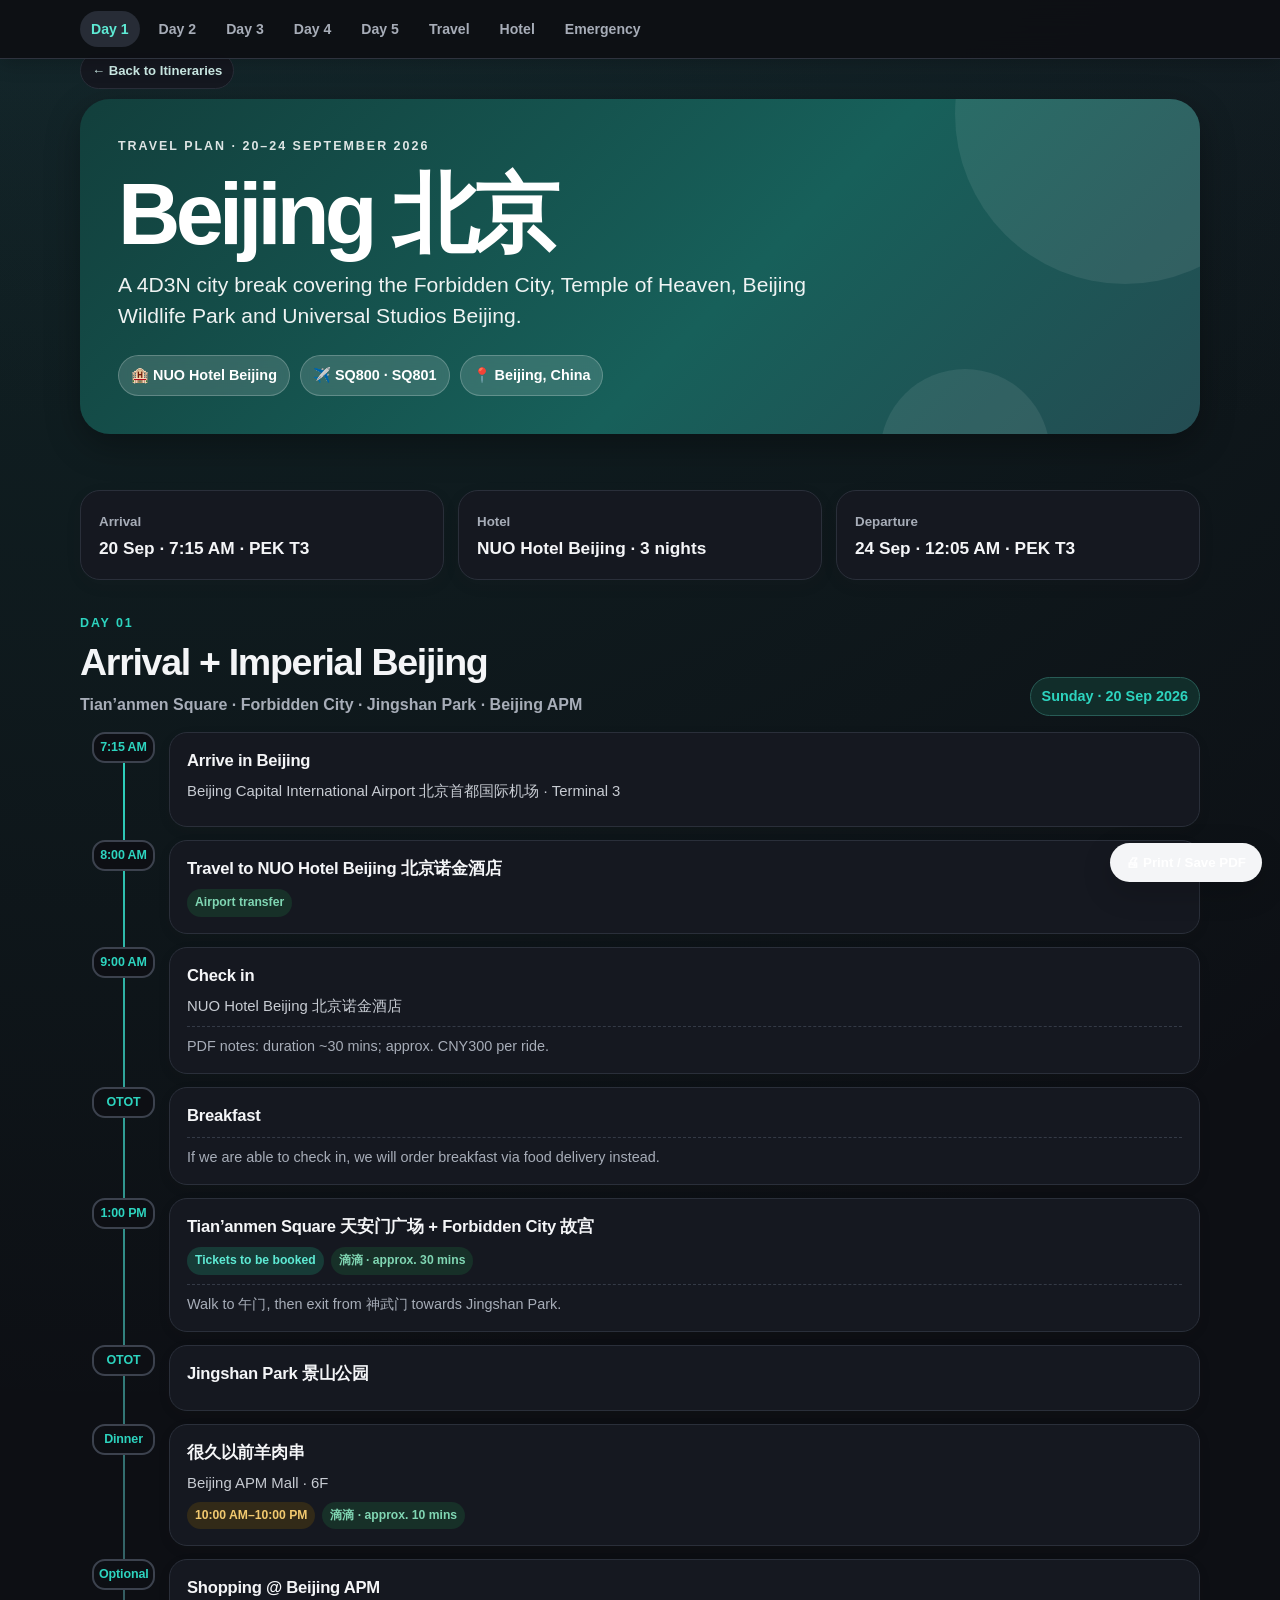
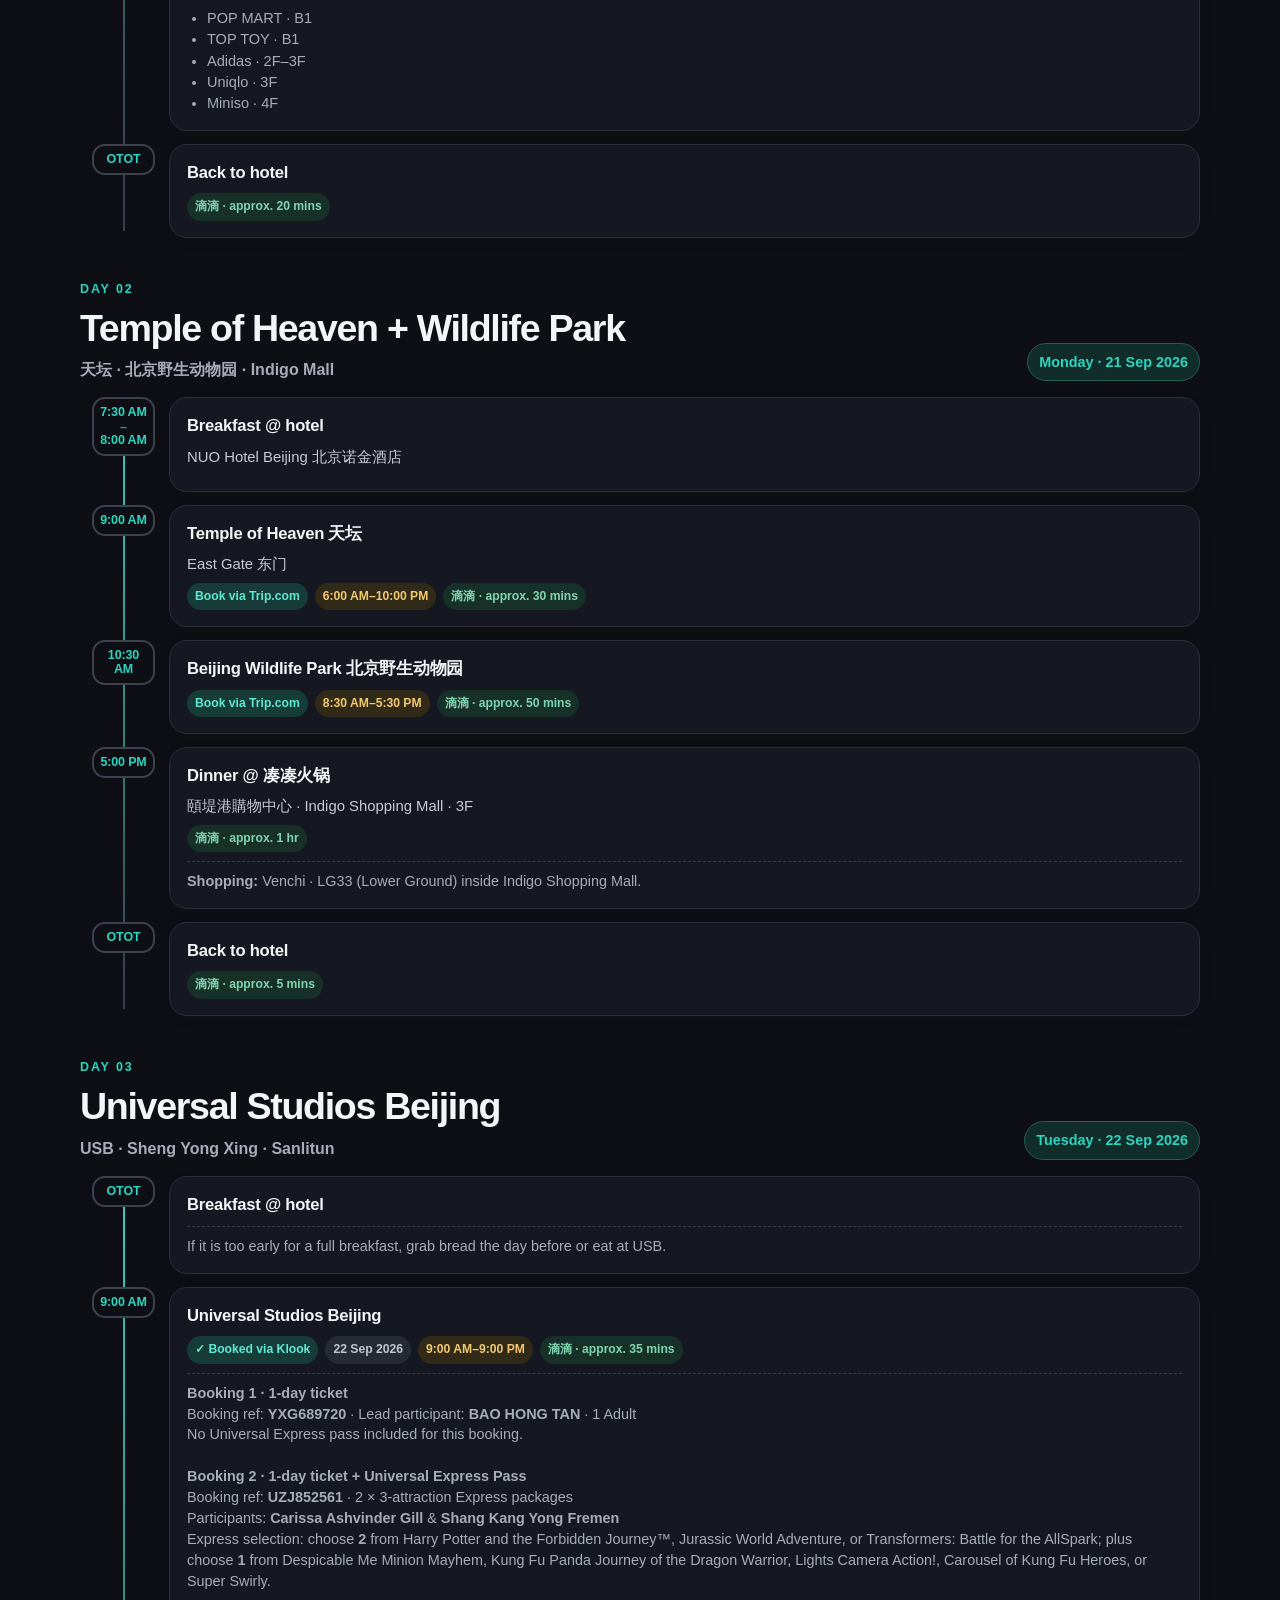
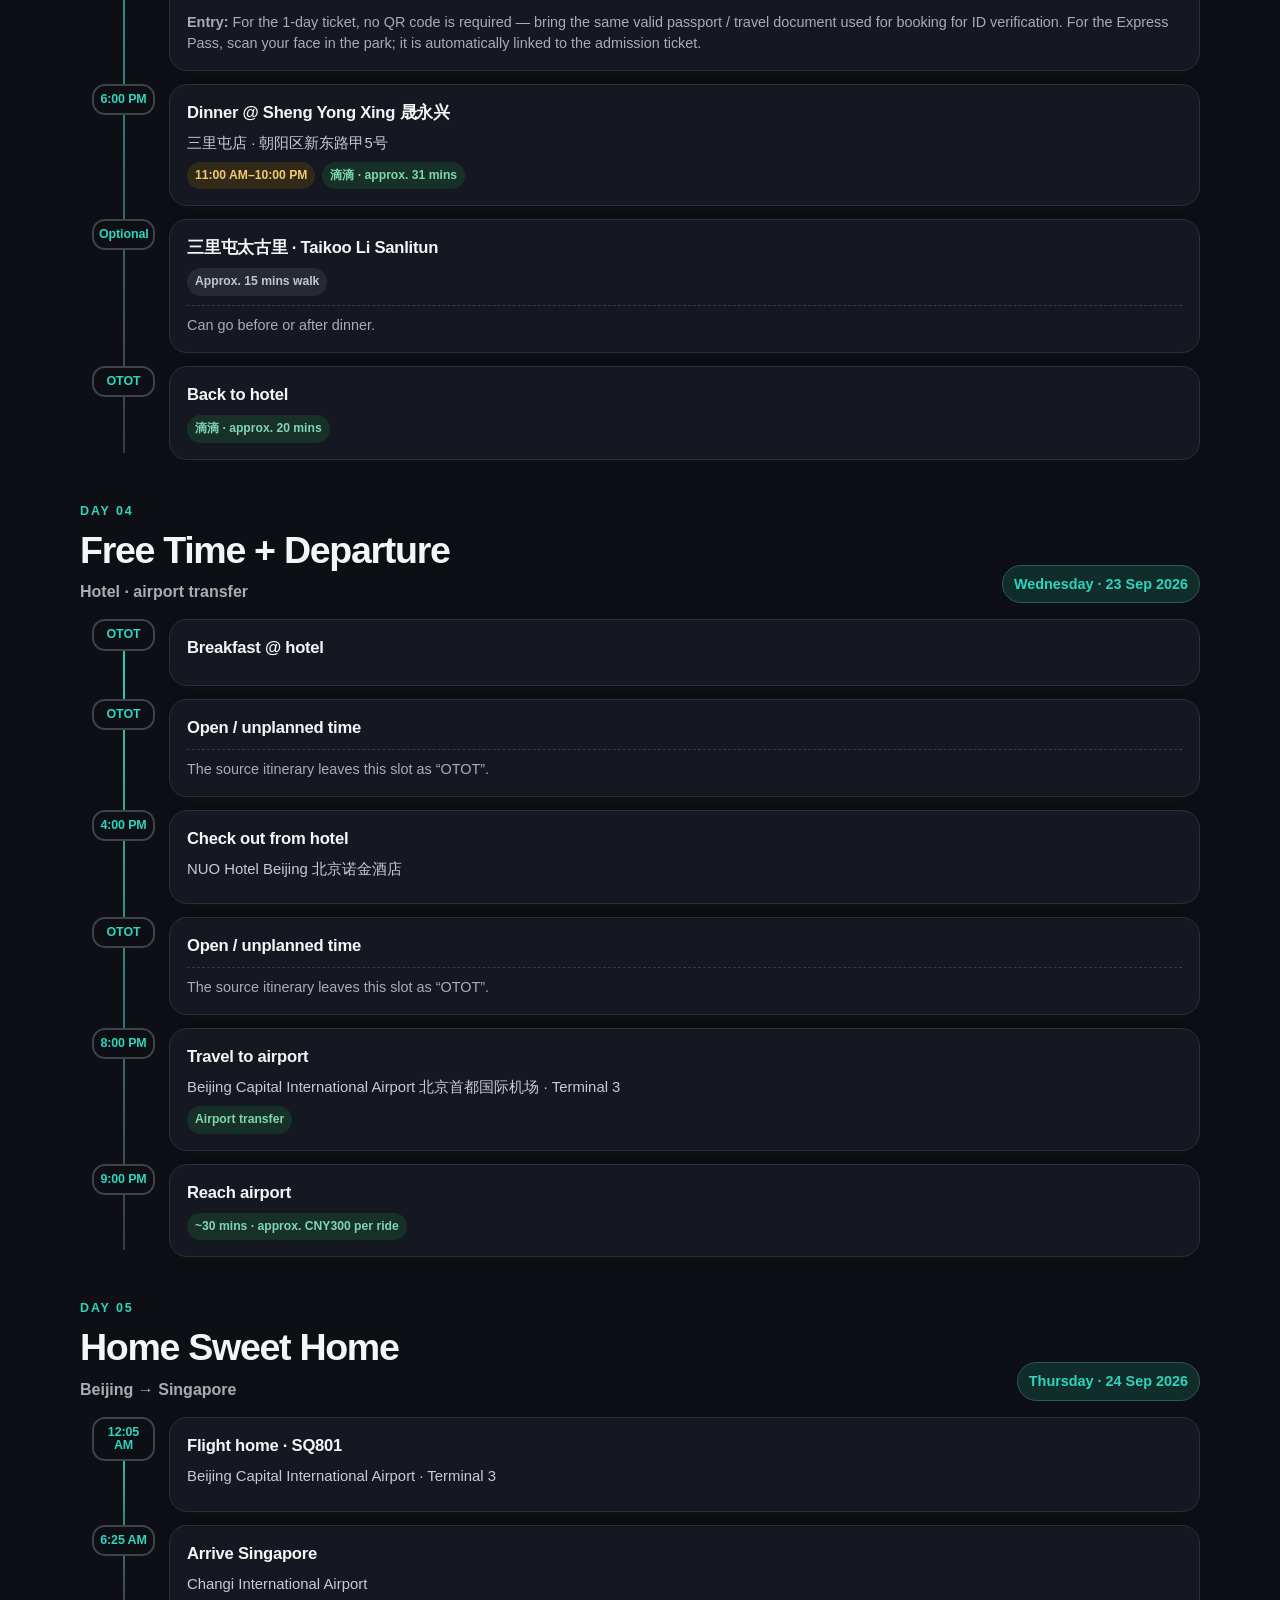
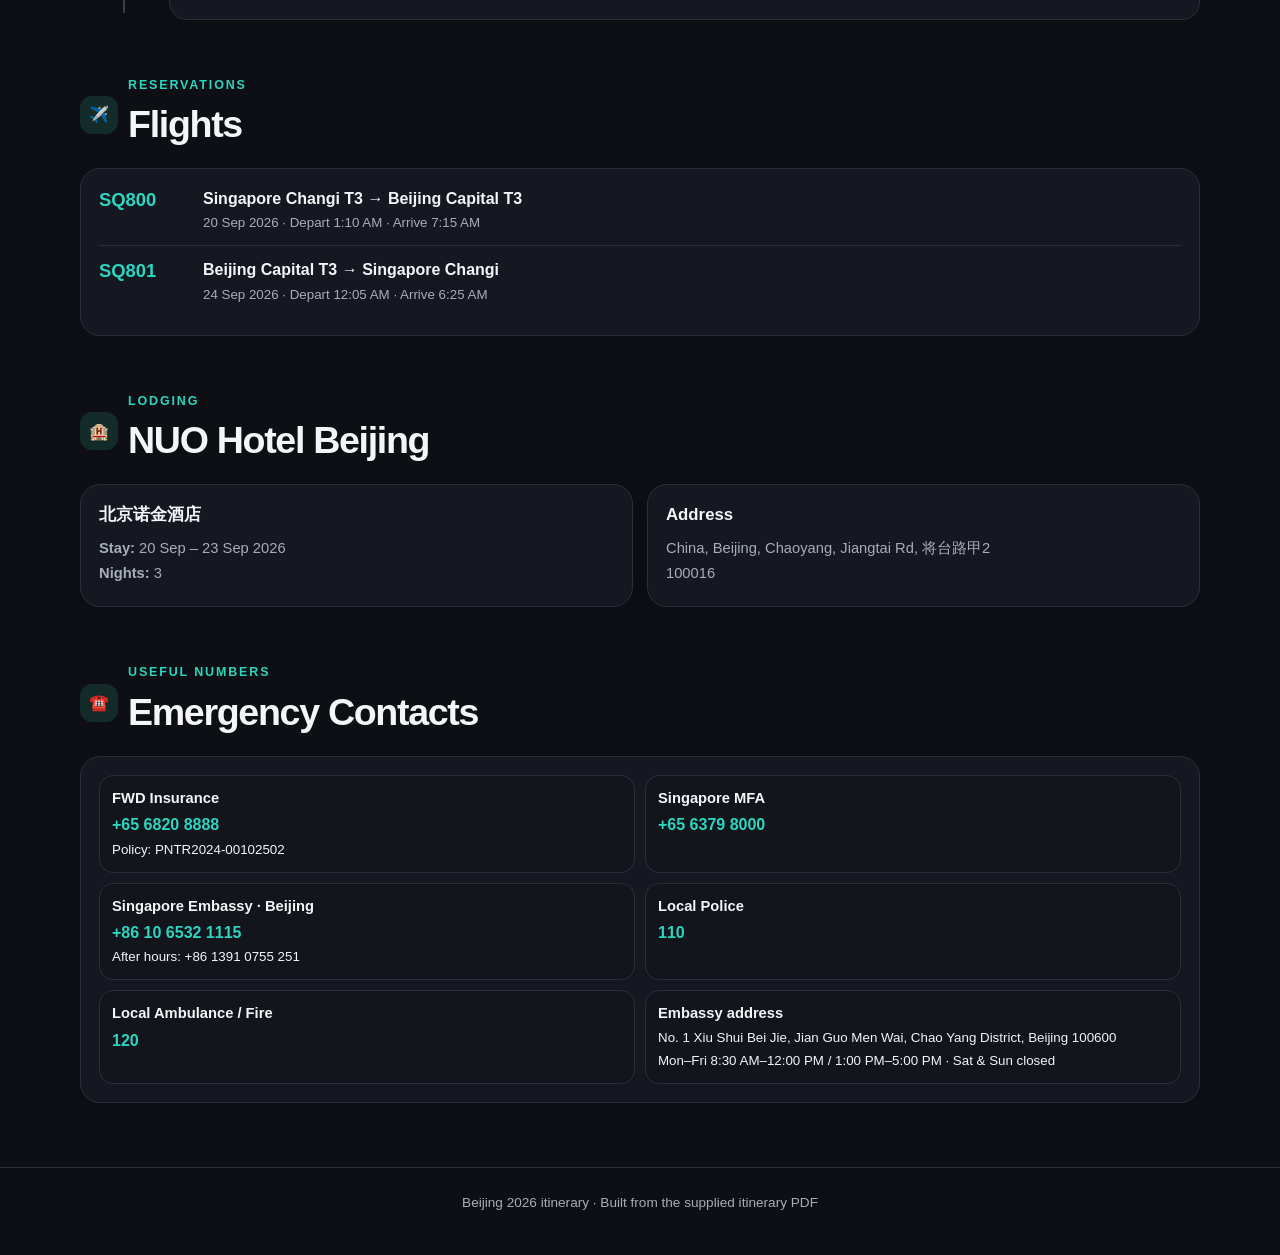
==== beijing-2026/index.html @ 4a3512dc "Fix print CSS padding" ====
<!DOCTYPE html>
<html lang="en">
<head>
  <meta charset="UTF-8" />
  <meta name="viewport" content="width=device-width, initial-scale=1.0" />
  <meta name="theme-color" content="#0d0f14" />
  <title>Beijing 2026 · 4D3N Itinerary</title>
  <style>
    :root {
      --red:#2dd4bf;
      --red2:#5eead4;
      --ink:#f4f5f7;
      --muted:#a7adb8;
      --paper:#0d0f14;
      --card:#151820;
      --line:#2a2f3a;
      --gold:#e5b864;
      --green:#6fc6a3;
      --shadow:0 12px 35px rgba(0,0,0,.32);
    }
    *{box-sizing:border-box}
    html{scroll-behavior:smooth}
    body{
      margin:0;
      color:var(--ink);
      background:
        radial-gradient(circle at 10% -10%, rgba(45,212,191,.14), transparent 30%),
        linear-gradient(180deg,#11141b 0,#0d0f14 420px,#0d0f14 100%);
      font-family: Inter, ui-sans-serif, -apple-system, BlinkMacSystemFont, "Segoe UI", "PingFang SC", "Microsoft YaHei", Arial, sans-serif;
      line-height:1.45;
    }
    a{color:inherit}
    .wrap{width:min(1120px,calc(100% - 28px));margin:auto}
    header{padding:52px 0 28px}
    .hero{
      position:relative;overflow:hidden;border-radius:30px;padding:38px;
      background:linear-gradient(135deg,#123f3c,#17605a 58%,#244c52);
      color:#fff;box-shadow:var(--shadow);
    }
    .hero:before,.hero:after{content:"";position:absolute;border-radius:999px;background:rgba(255,255,255,.08)}
    .hero:before{width:340px;height:340px;right:-95px;top:-155px}
    .hero:after{width:170px;height:170px;right:150px;bottom:-105px}
    .eyebrow{font-size:.78rem;font-weight:800;text-transform:uppercase;letter-spacing:.16em;opacity:.86}
    h1{font-size:clamp(2.35rem,7vw,5.4rem);line-height:.93;margin:.22em 0 .18em;letter-spacing:-.055em}
    .sub{font-size:clamp(1rem,2vw,1.32rem);max-width:700px;opacity:.93}
    .hero-meta{display:flex;gap:10px;flex-wrap:wrap;margin-top:24px}
    .pill{background:rgba(255,255,255,.14);border:1px solid rgba(255,255,255,.22);backdrop-filter:blur(6px);padding:9px 12px;border-radius:999px;font-size:.9rem;font-weight:700}
    nav{position:fixed;top:0;left:0;right:0;z-index:50;background:rgba(13,15,20,.94);backdrop-filter:blur(16px);border-bottom:1px solid rgba(52,58,70,.85);box-shadow:0 4px 18px rgba(0,0,0,.22)}
    .navin{display:flex;gap:8px;overflow:auto;padding:11px 0;scrollbar-width:none}
    .navin::-webkit-scrollbar{display:none}
    .navin a{text-decoration:none;white-space:nowrap;padding:8px 11px;border-radius:999px;color:var(--muted);font-size:.88rem;font-weight:750}
    .navin a:hover,.navin a.active{background:#272c36;color:#5eead4}
    main{padding:28px 0 64px}
    .summary-grid{display:grid;grid-template-columns:repeat(3,1fr);gap:14px;margin-bottom:34px}
    .summary{background:var(--card);border:1px solid var(--line);border-radius:20px;padding:18px;box-shadow:0 5px 18px rgba(70,47,30,.05)}
    .summary small{color:var(--muted);font-weight:750}.summary strong{display:block;margin-top:4px;font-size:1.08rem}
    .day{scroll-margin-top:74px;margin:28px 0 42px}
    .day-head{display:flex;align-items:flex-end;justify-content:space-between;gap:18px;margin-bottom:16px}
    .day-index{color:var(--red);font-size:.78rem;font-weight:900;letter-spacing:.15em;text-transform:uppercase}
    h2{font-size:clamp(1.55rem,4vw,2.35rem);letter-spacing:-.035em;margin:3px 0}
    .theme{color:var(--muted);font-weight:650}
    .date-chip{font-size:.9rem;font-weight:800;color:var(--red);background:#112d2a;border:1px solid #285c56;border-radius:999px;padding:8px 11px;white-space:nowrap}
    .timeline{position:relative;margin-left:12px}
    .timeline:before{content:"";position:absolute;left:31px;top:7px;bottom:7px;width:2px;background:linear-gradient(var(--red),#363c48)}
    .event{display:grid;grid-template-columns:63px 1fr;gap:14px;position:relative;margin:0 0 13px}
    .time{position:relative;z-index:2;align-self:start;background:var(--paper);border:2px solid #3c424e;color:var(--red);border-radius:13px;padding:7px 5px;text-align:center;font-size:.78rem;font-weight:900;letter-spacing:-.01em;white-space:normal;overflow:visible;line-height:1.05}
    .time .dash{display:block;opacity:.72;line-height:.8;margin:2px 0}.event-card{background:var(--card);border:1px solid var(--line);border-radius:18px;padding:16px 17px;box-shadow:0 4px 15px rgba(70,47,30,.045)}
    .event-card h3{margin:0 0 8px;font-size:1.04rem;letter-spacing:-.015em}
    .loc{color:#c7cbd2;font-size:.93rem;margin-bottom:7px}
    .meta{display:flex;gap:7px;flex-wrap:wrap}
    .tag{border-radius:999px;padding:5px 8px;font-size:.76rem;font-weight:800;background:#252a33;color:#c1c6cf}
    .tag.book{background:#173b37;color:#5eead4}
    .tag.ride{background:#173028;color:#80d6b3}
    .tag.hours{background:#322a18;color:#f2c96f}
    .note{margin-top:9px;padding-top:9px;border-top:1px dashed #343a46;color:var(--muted);font-size:.9rem}
    .shops{margin:8px 0 0;padding-left:20px;color:var(--muted);font-size:.91rem}
    .info-section{scroll-margin-top:74px;margin:56px 0 0}
    .section-title{display:flex;align-items:center;gap:10px;margin-bottom:14px}
    .section-title .icon{width:38px;height:38px;display:grid;place-items:center;border-radius:12px;background:#132b29}
    .cards{display:grid;grid-template-columns:repeat(2,1fr);gap:14px}
    .info-card{background:var(--card);border:1px solid var(--line);border-radius:20px;padding:18px;box-shadow:0 5px 18px rgba(70,47,30,.05)}
    .info-card h3{margin:0 0 10px;font-size:1.05rem}.info-card p{margin:4px 0;color:var(--muted);font-size:.92rem}
    .flight{display:grid;grid-template-columns:90px 1fr;gap:14px;padding:12px 0;border-top:1px solid var(--line)}
    .flight:first-of-type{border-top:0;padding-top:0}.flight-no{font-size:1.15rem;font-weight:900;color:var(--red)}
    .route{font-weight:800}.flight small{color:var(--muted)}
    .emergency-grid{display:grid;grid-template-columns:repeat(2,1fr);gap:10px}
    .emergency{border:1px solid var(--line);border-radius:14px;padding:12px;background:#12151c}
    .emergency strong{display:block;font-size:.92rem}.emergency span{display:block;color:var(--red);font-weight:850;margin-top:4px}
    footer{border-top:1px solid var(--line);padding:25px 0 42px;color:var(--muted);font-size:.85rem;text-align:center}
    .print-btn{position:fixed;right:18px;bottom:18px;border:0;border-radius:999px;background:var(--ink);color:white;padding:12px 16px;font-weight:800;box-shadow:0 10px 30px rgba(0,0,0,.18);cursor:pointer}
    @media(max-width:760px){
      body{padding-bottom:calc(94px + env(safe-area-inset-bottom))}
      nav{top:auto;bottom:calc(28px + env(safe-area-inset-bottom));left:10px;right:10px;border:1px solid rgba(63,70,84,.95);border-radius:18px;box-shadow:0 8px 28px rgba(0,0,0,.5);background:rgba(18,21,28,.98);overflow:hidden}
      .navin{width:100%;padding:7px 8px;gap:4px;justify-content:flex-start;overflow-x:auto;-webkit-overflow-scrolling:touch}
      .navin a{padding:8px 9px;font-size:.76rem;flex:0 0 auto;text-align:center}
      header{padding:12px 0 10px}
      .hero{padding:16px 17px;border-radius:18px}
      .hero:before{width:180px;height:180px;right:-60px;top:-90px}
      .hero:after{display:none}
      .eyebrow{font-size:.65rem;letter-spacing:.12em}
      h1{font-size:2.05rem;line-height:.95;margin:.14em 0 .12em}
      .sub{font-size:.82rem;line-height:1.32;max-width:none}
      .hero-meta{gap:5px;margin-top:10px}
      .pill{padding:5px 7px;font-size:.7rem}
      main{padding-top:8px}
      .summary-grid{grid-template-columns:repeat(3,1fr);gap:6px;margin-bottom:18px}
      .summary{border-radius:12px;padding:8px 7px;min-width:0}
      .summary small{font-size:.63rem}
      .summary strong{font-size:.7rem;line-height:1.25;margin-top:2px;overflow-wrap:anywhere}
      .cards,.emergency-grid{grid-template-columns:1fr}
      .day-head{align-items:flex-start;flex-direction:column}
      .date-chip{white-space:normal}
      .timeline{margin-left:0}.timeline:before{left:38px}
      .event{grid-template-columns:78px 1fr;gap:10px}
      .time{font-size:.71rem;padding:8px 4px;min-width:78px}
      .event-card{padding:14px}.flight{grid-template-columns:75px 1fr}.print-btn{display:none}
      .day,.info-section{scroll-margin-top:12px;scroll-margin-bottom:calc(98px + env(safe-area-inset-bottom))}
    }
    @media print{
      body{background:#fff}.wrap{width:100%}nav,.print-btn{display:none}header{padding:0 0 14px}.hero{box-shadow:none;border-radius:0}.event-card,.info-card,.summary{box-shadow:none}.day{break-inside:avoid}.info-section{break-inside:avoid}main{padding-bottom:0}
    }
    @media (max-width: 768px) {
      .mobile-nav, .day-nav, nav {bottom: calc(env(safe-area-inset-bottom, 0px) + 48px) !important;}
      body {padding-bottom: calc(env(safe-area-inset-bottom, 0px) + 150px) !important;}
    }

    .back-row{width:min(1120px,calc(100% - 28px));margin:0 auto 10px}
    .back-home{display:inline-flex;align-items:center;gap:7px;padding:8px 11px;border-radius:999px;background:#151820;border:1px solid #2a2f3a;color:#cfeee9;text-decoration:none;font-size:.82rem;font-weight:800;transition:background .18s ease,border-color .18s ease,color .18s ease,transform .18s ease}
    .back-home:hover,.back-home:focus{background:#173b37;border-color:#2f7068;color:#5eead4;transform:translateY(-1px)}
    @media(max-width:760px){.back-row{margin-bottom:8px}.back-home{padding:7px 9px;font-size:.72rem}}
    @media print{.back-row{display:none}}
  
/* PRINT-A4-DAY-PAGES */

    @page { size: A4; margin: 10mm; }
    @media print {
      html, body { background:#fff !important; color:#111 !important; }
      body { padding:0 !important; font-size:10.5pt !important; }
      nav, .print-btn, .back-row { display:none !important; }
      .wrap { width:100% !important; max-width:none !important; }
      header { padding:0 0 4mm !important; break-after:avoid-page !important; page-break-after:avoid !important; }
      .hero { background:#fff !important; color:#111 !important; box-shadow:none !important; border:1px solid #bbb !important; border-radius:8px !important; padding:5mm !important; }
      .hero:before, .hero:after { display:none !important; }
      .eyebrow, .sub, .theme, .loc, .note, .info-card p, .flight small, footer { color:#444 !important; }
      .pill, .tag, .date-chip, .summary, .event-card, .info-card, .emergency, .time { background:#fff !important; color:#111 !important; box-shadow:none !important; border-color:#bbb !important; }
      .day-index, .flight-no, .emergency span, .date-chip { color:#111 !important; }
      .timeline:before { background:#aaa !important; }
      main { padding:0 !important; }
      .summary-grid { margin:0 0 4mm !important; gap:2mm !important; }
      .summary { padding:2.5mm !important; border-radius:6px !important; }
      .summary small { color:#555 !important; }
      .summary strong { font-size:9.5pt !important; }
      .day { margin:0 !important; padding:0 !important; break-inside:avoid-page !important; page-break-inside:avoid !important; }
      #day1 { break-before:auto !important; page-break-before:auto !important; }
      #day2, #day3, #day4, #day5 { break-before:page !important; page-break-before:always !important; }
      .day-head { margin-bottom:2.5mm !important; }
      h1 { font-size:24pt !important; margin:.08em 0 !important; }
      h2 { font-size:16pt !important; margin:0 !important; }
      .theme { font-size:9pt !important; }
      .date-chip { padding:1.5mm 2mm !important; font-size:8.5pt !important; }
      .timeline { margin-left:0 !important; }
      .event { grid-template-columns:22mm 1fr !important; gap:2.5mm !important; margin-bottom:2mm !important; break-inside:avoid !important; page-break-inside:avoid !important; }
      .time { min-width:0 !important; padding:1.5mm 1mm !important; font-size:8pt !important; border-width:1px !important; border-radius:5px !important; }
      .event-card { padding:2.5mm 3mm !important; border-radius:6px !important; break-inside:avoid !important; page-break-inside:avoid !important; }
      .event-card h3 { font-size:10pt !important; margin:0 0 1mm !important; }
      .loc, .note, .tag, .shops { font-size:8.5pt !important; }
      .note { margin-top:1.5mm !important; padding-top:1.5mm !important; }
      .info-section { break-before:page !important; page-break-before:always !important; margin:0 !important; break-inside:avoid-page !important; }
      .cards, .emergency-grid { gap:3mm !important; }
      .info-card, .emergency, .flight { break-inside:avoid !important; page-break-inside:avoid !important; }
      footer { padding:4mm 0 0 !important; border-top:1px solid #bbb !important; }
      * { -webkit-print-color-adjust:economy !important; print-color-adjust:economy !important; }
    }

</style>
</head>
<body>
<header>
    <div class="back-row"><a class="back-home" href="../" aria-label="Back to main itinerary page">← Back to Itineraries</a></div>
    <div class="wrap hero">
      <div class="eyebrow">Travel Plan · 20–24 September 2026</div>
      <h1>Beijing <span class="zh-title">北京</span></h1>
      <div class="sub">A 4D3N city break covering the Forbidden City, Temple of Heaven, Beijing Wildlife Park and Universal Studios Beijing.</div>
      <div class="hero-meta"><span class="pill">🏨 NUO Hotel Beijing</span><span class="pill">✈️ SQ800 · SQ801</span><span class="pill">📍 Beijing, China</span></div>
    </div>
  </header>
  <nav><div class="wrap navin"><a href="#day1">Day 1</a><a href="#day2">Day 2</a><a href="#day3">Day 3</a><a href="#day4">Day 4</a><a href="#day5">Day 5</a><a href="#travel">Travel</a><a href="#hotel">Hotel</a><a href="#emergency">Emergency</a></div></nav>
  <main class="wrap">
    <div class="summary-grid"><div class="summary"><small>Arrival</small><strong>20 Sep · 7:15 AM · PEK T3</strong></div><div class="summary"><small>Hotel</small><strong>NUO Hotel Beijing · 3 nights</strong></div><div class="summary"><small>Departure</small><strong>24 Sep · 12:05 AM · PEK T3</strong></div></div>
    <section class="day" id="day1"><div class="day-head"><div><div class="day-index">Day 01</div><h2>Arrival + Imperial Beijing</h2><div class="theme">Tian’anmen Square · Forbidden City · Jingshan Park · Beijing APM</div></div><div class="date-chip">Sunday · 20 Sep 2026</div></div><div class="timeline">
      <article class="event"><div class="time">7:15 AM</div><div class="event-card"><h3>Arrive in Beijing</h3><div class="loc">Beijing Capital International Airport 北京首都国际机场 · Terminal 3</div></div></article>
      <article class="event"><div class="time">8:00 AM</div><div class="event-card"><h3>Travel to NUO Hotel Beijing 北京诺金酒店</h3><div class="meta"><span class="tag ride">Airport transfer</span></div></div></article>
      <article class="event"><div class="time">9:00 AM</div><div class="event-card"><h3>Check in</h3><div class="loc">NUO Hotel Beijing 北京诺金酒店</div><div class="note">PDF notes: duration ~30 mins; approx. CNY300 per ride.</div></div></article>
      <article class="event"><div class="time">OTOT</div><div class="event-card"><h3>Breakfast</h3><div class="note">If we are able to check in, we will order breakfast via food delivery instead.</div></div></article>
      <article class="event"><div class="time">1:00 PM</div><div class="event-card"><h3>Tian’anmen Square 天安门广场 + Forbidden City 故宫</h3><div class="meta"><span class="tag book">Tickets to be booked</span><span class="tag ride">滴滴 · approx. 30 mins</span></div><div class="note">Walk to 午门, then exit from 神武门 towards Jingshan Park.</div></div></article>
      <article class="event"><div class="time">OTOT</div><div class="event-card"><h3>Jingshan Park 景山公园</h3></div></article>
      <article class="event"><div class="time">Dinner</div><div class="event-card"><h3>很久以前羊肉串</h3><div class="loc">Beijing APM Mall · 6F</div><div class="meta"><span class="tag hours">10:00 AM–10:00 PM</span><span class="tag ride">滴滴 · approx. 10 mins</span></div></div></article>
      <article class="event"><div class="time">Optional</div><div class="event-card"><h3>Shopping @ Beijing APM</h3><ul class="shops"><li>POP MART · B1</li><li>TOP TOY · B1</li><li>Adidas · 2F–3F</li><li>Uniqlo · 3F</li><li>Miniso · 4F</li></ul></div></article>
      <article class="event"><div class="time">OTOT</div><div class="event-card"><h3>Back to hotel</h3><div class="meta"><span class="tag ride">滴滴 · approx. 20 mins</span></div></div></article>
    </div></section>
    <section class="day" id="day2"><div class="day-head"><div><div class="day-index">Day 02</div><h2>Temple of Heaven + Wildlife Park</h2><div class="theme">天坛 · 北京野生动物园 · Indigo Mall</div></div><div class="date-chip">Monday · 21 Sep 2026</div></div><div class="timeline">
      <article class="event"><div class="time">7:30 AM<span class="dash">–</span>8:00 AM</div><div class="event-card"><h3>Breakfast @ hotel</h3><div class="loc">NUO Hotel Beijing 北京诺金酒店</div></div></article>
      <article class="event"><div class="time">9:00 AM</div><div class="event-card"><h3>Temple of Heaven 天坛</h3><div class="loc">East Gate 东门</div><div class="meta"><span class="tag book">Book via Trip.com</span><span class="tag hours">6:00 AM–10:00 PM</span><span class="tag ride">滴滴 · approx. 30 mins</span></div></div></article>
      <article class="event"><div class="time">10:30 AM</div><div class="event-card"><h3>Beijing Wildlife Park 北京野生动物园</h3><div class="meta"><span class="tag book">Book via Trip.com</span><span class="tag hours">8:30 AM–5:30 PM</span><span class="tag ride">滴滴 · approx. 50 mins</span></div></div></article>
      <article class="event"><div class="time">5:00 PM</div><div class="event-card"><h3>Dinner @ 凑凑火锅</h3><div class="loc">頤堤港購物中心 · Indigo Shopping Mall · 3F</div><div class="meta"><span class="tag ride">滴滴 · approx. 1 hr</span></div><div class="note"><strong>Shopping:</strong> Venchi · LG33 (Lower Ground) inside Indigo Shopping Mall.</div></div></article>
      <article class="event"><div class="time">OTOT</div><div class="event-card"><h3>Back to hotel</h3><div class="meta"><span class="tag ride">滴滴 · approx. 5 mins</span></div></div></article>
    </div></section>
    <section class="day" id="day3"><div class="day-head"><div><div class="day-index">Day 03</div><h2>Universal Studios Beijing</h2><div class="theme">USB · Sheng Yong Xing · Sanlitun</div></div><div class="date-chip">Tuesday · 22 Sep 2026</div></div><div class="timeline">
      <article class="event"><div class="time">OTOT</div><div class="event-card"><h3>Breakfast @ hotel</h3><div class="note">If it is too early for a full breakfast, grab bread the day before or eat at USB.</div></div></article>
      <article class="event"><div class="time">9:00 AM</div><div class="event-card"><h3>Universal Studios Beijing</h3><div class="meta"><span class="tag book">✓ Booked via Klook</span><span class="tag">22 Sep 2026</span><span class="tag hours">9:00 AM–9:00 PM</span><span class="tag ride">滴滴 · approx. 35 mins</span></div><div class="note"><strong>Booking 1 · 1-day ticket</strong><br>Booking ref: <strong>YXG689720</strong> · Lead participant: <strong>BAO HONG TAN</strong> · 1 Adult<br>No Universal Express pass included for this booking.<br><br><strong>Booking 2 · 1-day ticket + Universal Express Pass</strong><br>Booking ref: <strong>UZJ852561</strong> · 2 × 3-attraction Express packages<br>Participants: <strong>Carissa Ashvinder Gill</strong> &amp; <strong>Shang Kang Yong Fremen</strong><br>Express selection: choose <strong>2</strong> from Harry Potter and the Forbidden Journey™, Jurassic World Adventure, or Transformers: Battle for the AllSpark; plus choose <strong>1</strong> from Despicable Me Minion Mayhem, Kung Fu Panda Journey of the Dragon Warrior, Lights Camera Action!, Carousel of Kung Fu Heroes, or Super Swirly.<br><br><strong>Entry:</strong> For the 1-day ticket, no QR code is required — bring the same valid passport / travel document used for booking for ID verification. For the Express Pass, scan your face in the park; it is automatically linked to the admission ticket.</div></div></article>
      <article class="event"><div class="time">6:00 PM</div><div class="event-card"><h3>Dinner @ Sheng Yong Xing 晟永兴</h3><div class="loc">三里屯店 · 朝阳区新东路甲5号</div><div class="meta"><span class="tag hours">11:00 AM–10:00 PM</span><span class="tag ride">滴滴 · approx. 31 mins</span></div></div></article>
      <article class="event"><div class="time">Optional</div><div class="event-card"><h3>三里屯太古里 · Taikoo Li Sanlitun</h3><div class="meta"><span class="tag">Approx. 15 mins walk</span></div><div class="note">Can go before or after dinner.</div></div></article>
      <article class="event"><div class="time">OTOT</div><div class="event-card"><h3>Back to hotel</h3><div class="meta"><span class="tag ride">滴滴 · approx. 20 mins</span></div></div></article>
    </div></section>
    <section class="day" id="day4"><div class="day-head"><div><div class="day-index">Day 04</div><h2>Free Time + Departure</h2><div class="theme">Hotel · airport transfer</div></div><div class="date-chip">Wednesday · 23 Sep 2026</div></div><div class="timeline">
      <article class="event"><div class="time">OTOT</div><div class="event-card"><h3>Breakfast @ hotel</h3></div></article>
      <article class="event"><div class="time">OTOT</div><div class="event-card"><h3>Open / unplanned time</h3><div class="note">The source itinerary leaves this slot as “OTOT”.</div></div></article>
      <article class="event"><div class="time">4:00 PM</div><div class="event-card"><h3>Check out from hotel</h3><div class="loc">NUO Hotel Beijing 北京诺金酒店</div></div></article>
      <article class="event"><div class="time">OTOT</div><div class="event-card"><h3>Open / unplanned time</h3><div class="note">The source itinerary leaves this slot as “OTOT”.</div></div></article>
      <article class="event"><div class="time">8:00 PM</div><div class="event-card"><h3>Travel to airport</h3><div class="loc">Beijing Capital International Airport 北京首都国际机场 · Terminal 3</div><div class="meta"><span class="tag ride">Airport transfer</span></div></div></article>
      <article class="event"><div class="time">9:00 PM</div><div class="event-card"><h3>Reach airport</h3><div class="meta"><span class="tag ride">~30 mins · approx. CNY300 per ride</span></div></div></article>
    </div></section>
    <section class="day" id="day5"><div class="day-head"><div><div class="day-index">Day 05</div><h2>Home Sweet Home</h2><div class="theme">Beijing → Singapore</div></div><div class="date-chip">Thursday · 24 Sep 2026</div></div><div class="timeline">
      <article class="event"><div class="time">12:05 AM</div><div class="event-card"><h3>Flight home · SQ801</h3><div class="loc">Beijing Capital International Airport · Terminal 3</div></div></article>
      <article class="event"><div class="time">6:25 AM</div><div class="event-card"><h3>Arrive Singapore</h3><div class="loc">Changi International Airport</div></div></article>
    </div></section>
    <section class="info-section" id="travel"><div class="section-title"><div class="icon">✈️</div><div><div class="day-index">Reservations</div><h2>Flights</h2></div></div><div class="info-card"><div class="flight"><div class="flight-no">SQ800</div><div><div class="route">Singapore Changi T3 → Beijing Capital T3</div><small>20 Sep 2026 · Depart 1:10 AM · Arrive 7:15 AM</small></div></div><div class="flight"><div class="flight-no">SQ801</div><div><div class="route">Beijing Capital T3 → Singapore Changi</div><small>24 Sep 2026 · Depart 12:05 AM · Arrive 6:25 AM</small></div></div></div></section>
    <section class="info-section" id="hotel"><div class="section-title"><div class="icon">🏨</div><div><div class="day-index">Lodging</div><h2>NUO Hotel Beijing</h2></div></div><div class="cards"><div class="info-card"><h3>北京诺金酒店</h3><p><strong>Stay:</strong> 20 Sep – 23 Sep 2026</p><p><strong>Nights:</strong> 3</p></div><div class="info-card"><h3>Address</h3><p>China, Beijing, Chaoyang, Jiangtai Rd, 将台路甲2</p><p>100016</p></div></div></section>
    <section class="info-section" id="emergency"><div class="section-title"><div class="icon">☎️</div><div><div class="day-index">Useful Numbers</div><h2>Emergency Contacts</h2></div></div><div class="info-card"><div class="emergency-grid"><div class="emergency"><strong>FWD Insurance</strong><span>+65 6820 8888</span><small>Policy: PNTR2024-00102502</small></div><div class="emergency"><strong>Singapore MFA</strong><span>+65 6379 8000</span></div><div class="emergency"><strong>Singapore Embassy · Beijing</strong><span>+86 10 6532 1115</span><small>After hours: +86 1391 0755 251</small></div><div class="emergency"><strong>Local Police</strong><span>110</span></div><div class="emergency"><strong>Local Ambulance / Fire</strong><span>120</span></div><div class="emergency"><strong>Embassy address</strong><small>No. 1 Xiu Shui Bei Jie, Jian Guo Men Wai, Chao Yang District, Beijing 100600<br>Mon–Fri 8:30 AM–12:00 PM / 1:00 PM–5:00 PM · Sat & Sun closed</small></div></div></div></section>
  </main>
  <button class="print-btn" onclick="window.print()">🖨 Print / Save PDF</button>
  <footer><div class="wrap">Beijing 2026 itinerary · Built from the supplied itinerary PDF</div></footer>
  <script>
    const nav = document.querySelector('nav');
    const navScroller = document.querySelector('.navin');
    const navLinks = [...document.querySelectorAll('.navin a')];
    const sections = navLinks.map(a => document.querySelector(a.getAttribute('href'))).filter(Boolean);
    let activeId = '';
    function keepTabVisible(link) {
      if (!link || !navScroller) return;
      const left = link.offsetLeft;
      const right = left + link.offsetWidth;
      const viewLeft = navScroller.scrollLeft;
      const viewRight = viewLeft + navScroller.clientWidth;
      if (left < viewLeft + 8 || right > viewRight - 8) {
        navScroller.scrollTo({left: Math.max(0, left - (navScroller.clientWidth - link.offsetWidth) / 2),behavior: 'smooth'});
      }
    }
    function setActive(id) {
      if (!id || id === activeId) return;
      activeId = id;
      let activeLink = null;
      navLinks.forEach(link => {
        const isActive = link.getAttribute('href') === '#' + id;
        link.classList.toggle('active', isActive);
        if (isActive) activeLink = link;
      });
      keepTabVisible(activeLink);
    }
    function updateActiveFromScroll() {
      const y = window.scrollY || document.documentElement.scrollTop || 0;
      const viewport = window.visualViewport ? window.visualViewport.height : window.innerHeight;
      const markerY = y + Math.max(90, viewport * 0.34);
      let current = sections[0];
      for (const section of sections) {
        if (section.offsetTop <= markerY) current = section;
        else break;
      }
      const root = document.documentElement;
      if (y + viewport >= root.scrollHeight - 8) current = sections[sections.length - 1];
      if (current) setActive(current.id);
    }
    let ticking = false;
    function requestActiveUpdate() {
      if (ticking) return;
      ticking = true;
      requestAnimationFrame(() => {updateActiveFromScroll();ticking = false;});
    }
    window.addEventListener('scroll', requestActiveUpdate, { passive: true });
    window.addEventListener('resize', requestActiveUpdate, { passive: true });
    window.addEventListener('orientationchange', requestActiveUpdate, { passive: true });
    window.addEventListener('pageshow', requestActiveUpdate);
    window.addEventListener('load', requestActiveUpdate);
    if (window.visualViewport) {
      window.visualViewport.addEventListener('resize', requestActiveUpdate, { passive: true });
      window.visualViewport.addEventListener('scroll', requestActiveUpdate, { passive: true });
    }
    navLinks.forEach(link => {
      link.addEventListener('click', () => {
        setActive(link.getAttribute('href').slice(1));
        setTimeout(requestActiveUpdate, 450);
      });
    });
    requestActiveUpdate();
  </script>
</body>
</html>
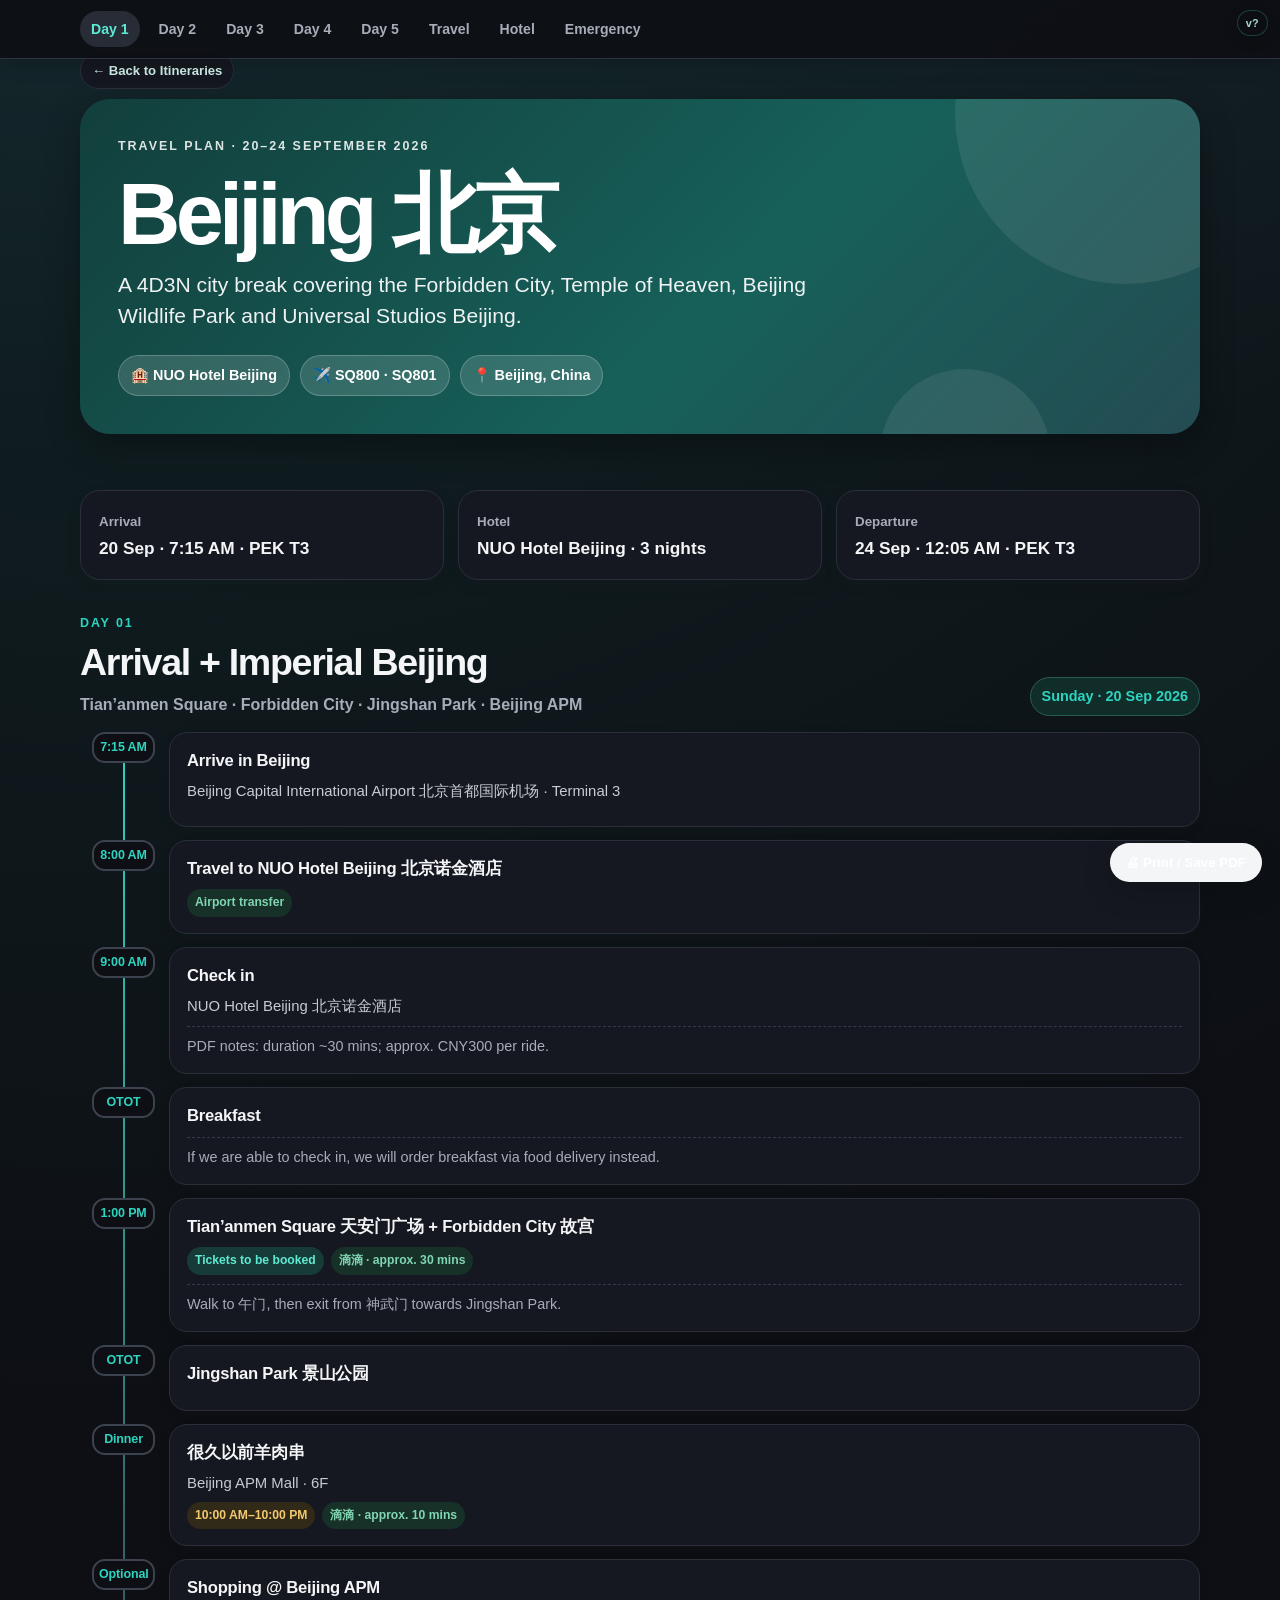
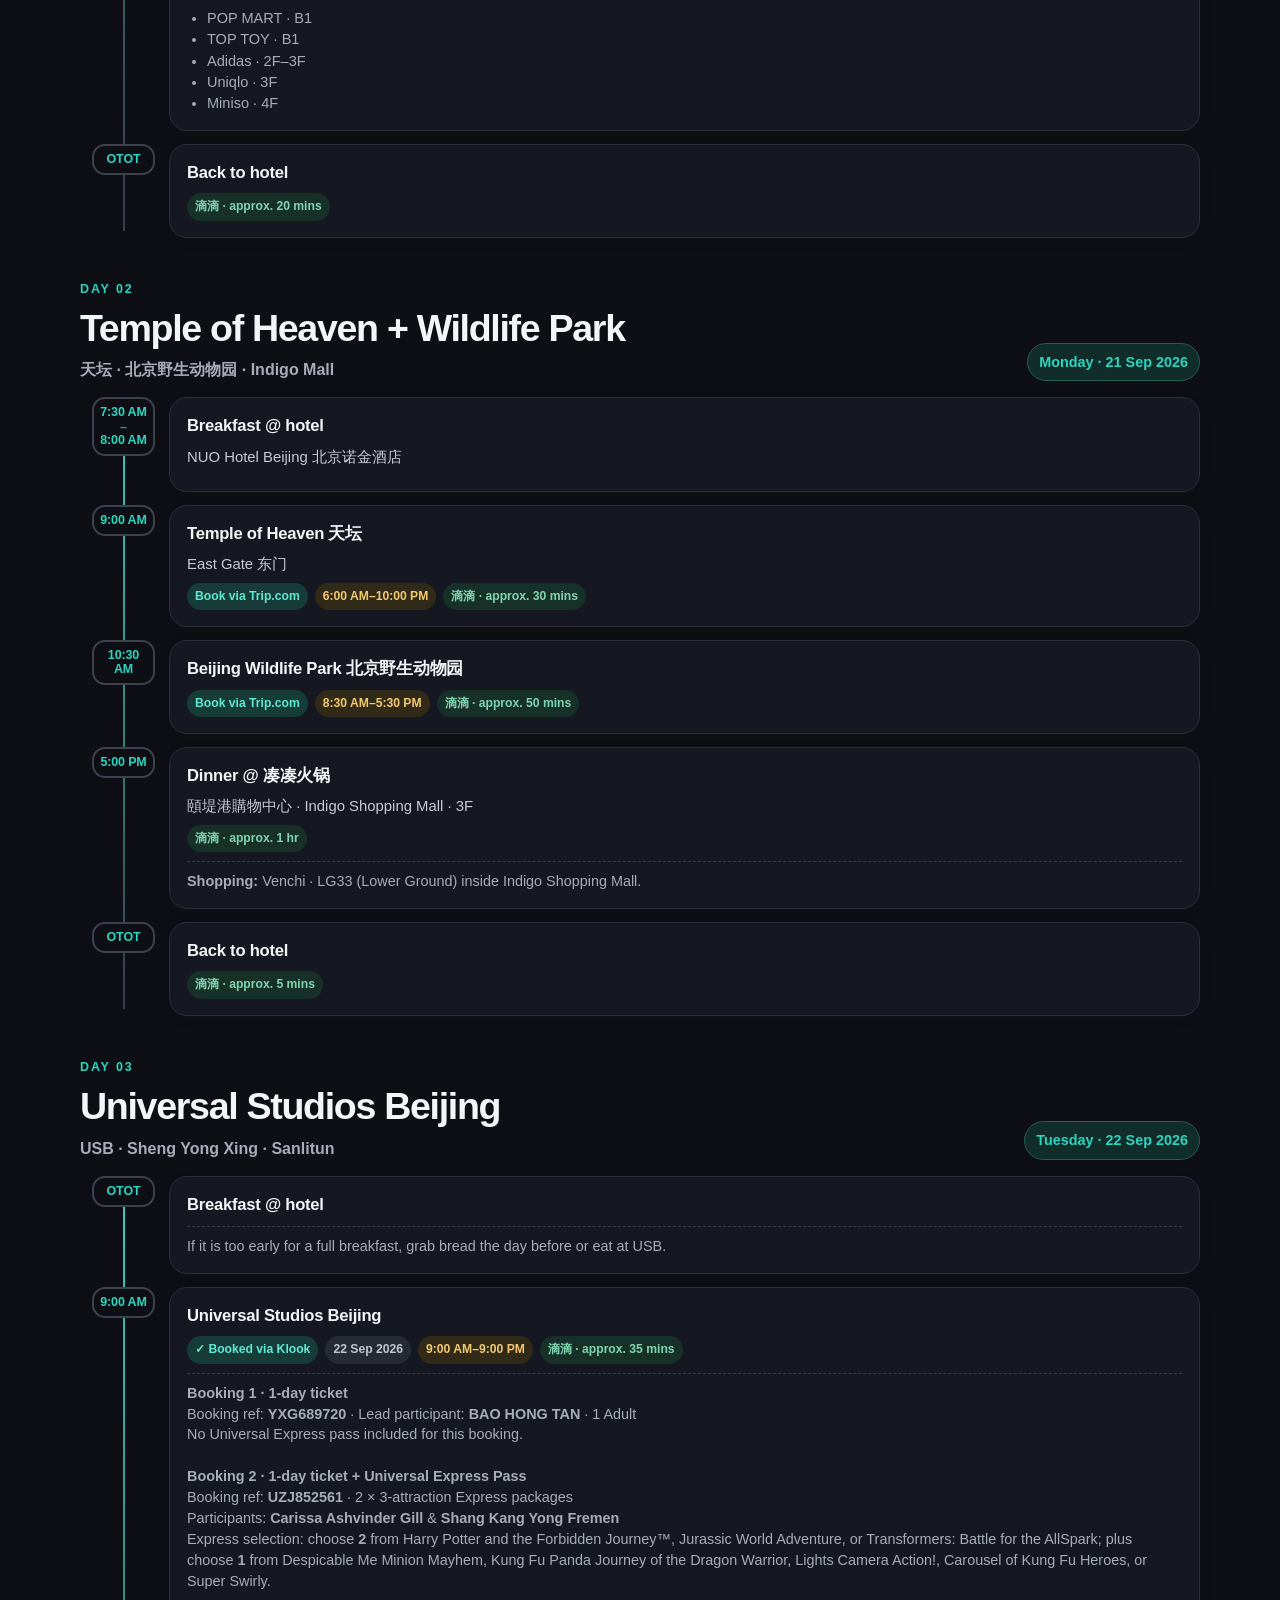
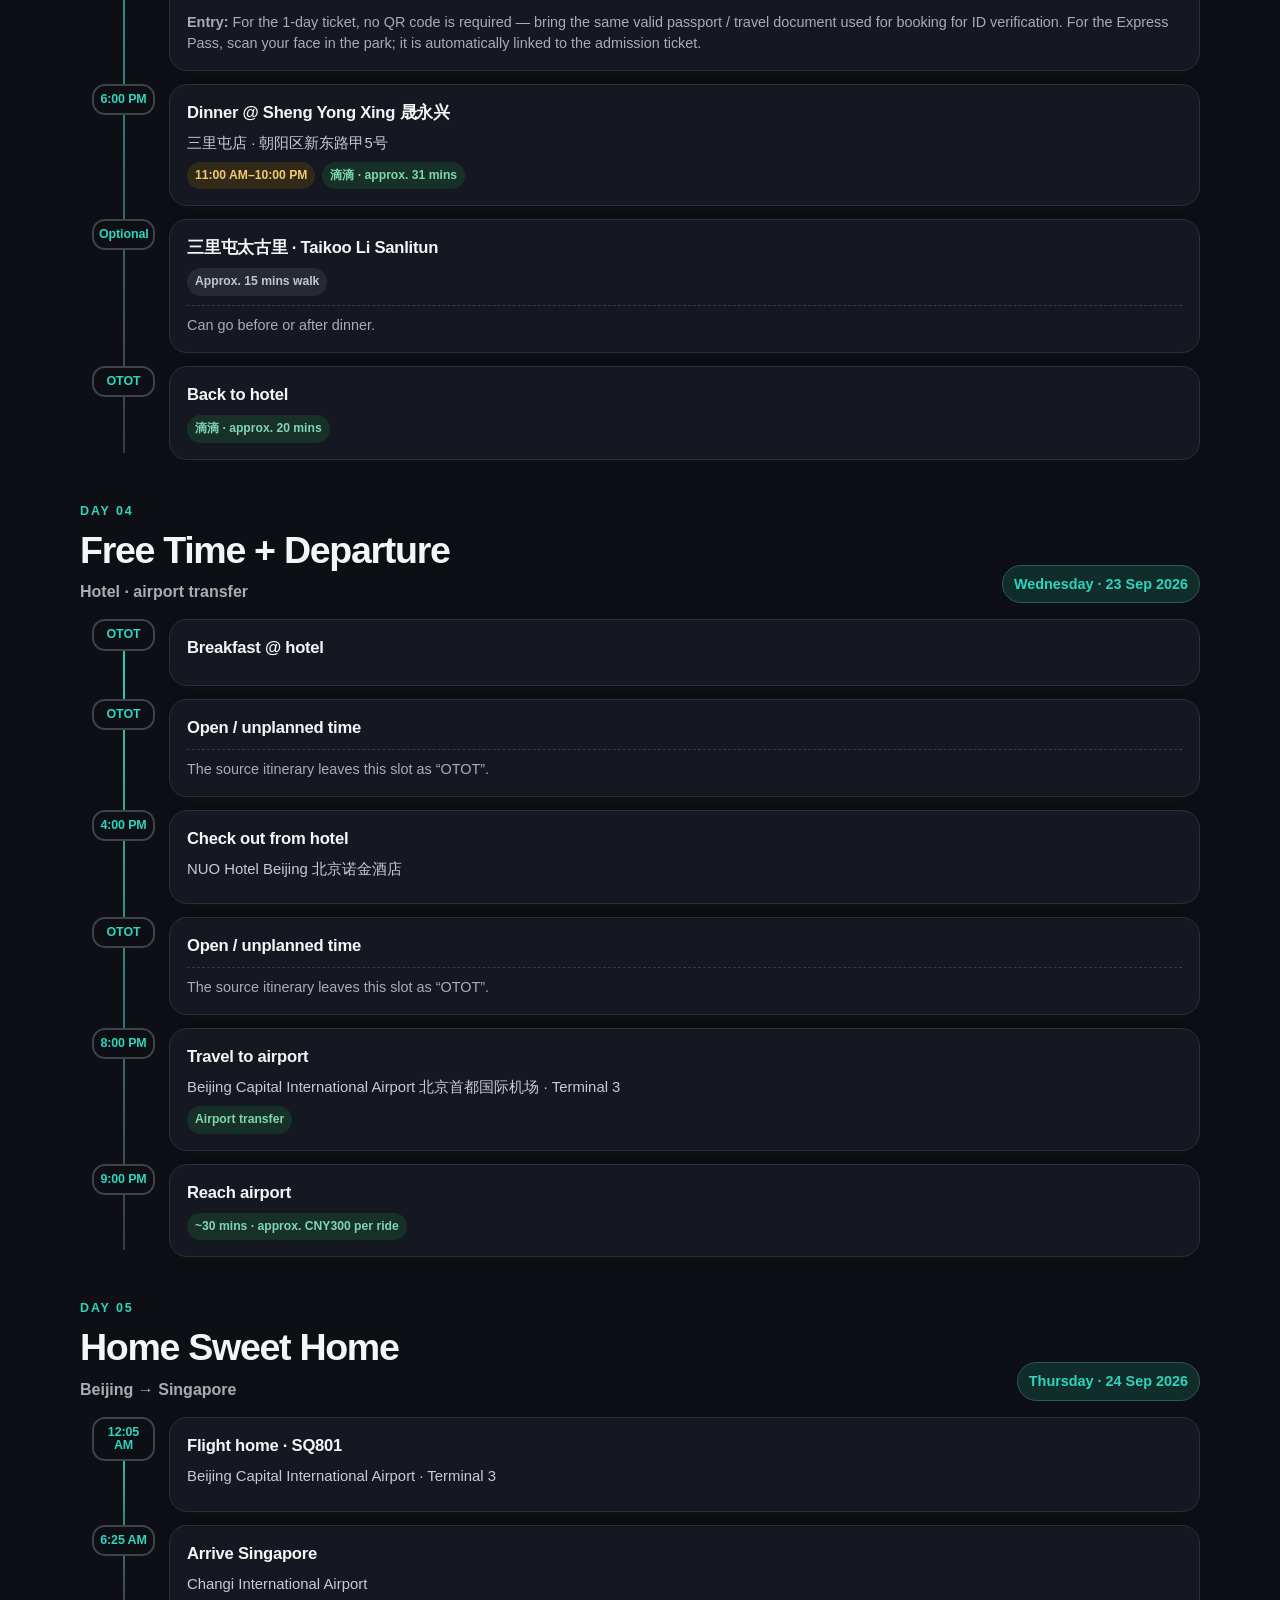
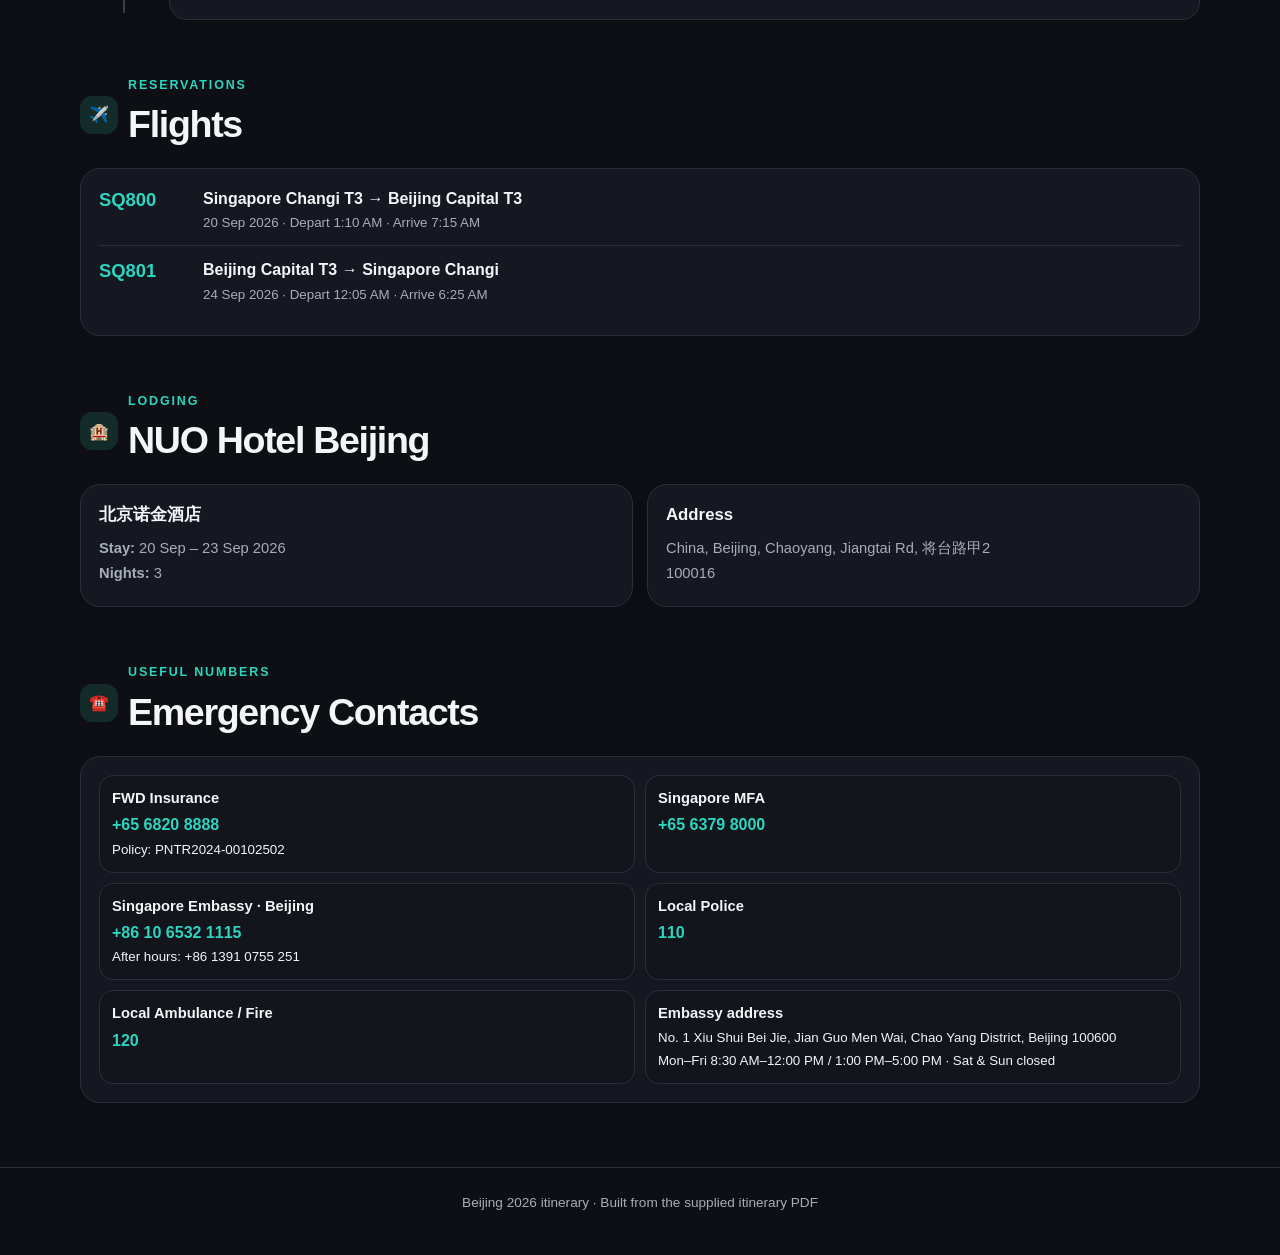
==== commit 5bb542fc: "Enable shared version badge and scroll-to-top UI" ====
--- a/beijing-2026/index.html
+++ b/beijing-2026/index.html
@@ -130,49 +130,9 @@
     @media(max-width:760px){.back-row{margin-bottom:8px}.back-home{padding:7px 9px;font-size:.72rem}}
     @media print{.back-row{display:none}}
   
-/* PRINT-A4-DAY-PAGES */
-
-    @page { size: A4; margin: 10mm; }
-    @media print {
-      html, body { background:#fff !important; color:#111 !important; }
-      body { padding:0 !important; font-size:10.5pt !important; }
-      nav, .print-btn, .back-row { display:none !important; }
-      .wrap { width:100% !important; max-width:none !important; }
-      header { padding:0 0 4mm !important; break-after:avoid-page !important; page-break-after:avoid !important; }
-      .hero { background:#fff !important; color:#111 !important; box-shadow:none !important; border:1px solid #bbb !important; border-radius:8px !important; padding:5mm !important; }
-      .hero:before, .hero:after { display:none !important; }
-      .eyebrow, .sub, .theme, .loc, .note, .info-card p, .flight small, footer { color:#444 !important; }
-      .pill, .tag, .date-chip, .summary, .event-card, .info-card, .emergency, .time { background:#fff !important; color:#111 !important; box-shadow:none !important; border-color:#bbb !important; }
-      .day-index, .flight-no, .emergency span, .date-chip { color:#111 !important; }
-      .timeline:before { background:#aaa !important; }
-      main { padding:0 !important; }
-      .summary-grid { margin:0 0 4mm !important; gap:2mm !important; }
-      .summary { padding:2.5mm !important; border-radius:6px !important; }
-      .summary small { color:#555 !important; }
-      .summary strong { font-size:9.5pt !important; }
-      .day { margin:0 !important; padding:0 !important; break-inside:avoid-page !important; page-break-inside:avoid !important; }
-      #day1 { break-before:auto !important; page-break-before:auto !important; }
-      #day2, #day3, #day4, #day5 { break-before:page !important; page-break-before:always !important; }
-      .day-head { margin-bottom:2.5mm !important; }
-      h1 { font-size:24pt !important; margin:.08em 0 !important; }
-      h2 { font-size:16pt !important; margin:0 !important; }
-      .theme { font-size:9pt !important; }
-      .date-chip { padding:1.5mm 2mm !important; font-size:8.5pt !important; }
-      .timeline { margin-left:0 !important; }
-      .event { grid-template-columns:22mm 1fr !important; gap:2.5mm !important; margin-bottom:2mm !important; break-inside:avoid !important; page-break-inside:avoid !important; }
-      .time { min-width:0 !important; padding:1.5mm 1mm !important; font-size:8pt !important; border-width:1px !important; border-radius:5px !important; }
-      .event-card { padding:2.5mm 3mm !important; border-radius:6px !important; break-inside:avoid !important; page-break-inside:avoid !important; }
-      .event-card h3 { font-size:10pt !important; margin:0 0 1mm !important; }
-      .loc, .note, .tag, .shops { font-size:8.5pt !important; }
-      .note { margin-top:1.5mm !important; padding-top:1.5mm !important; }
-      .info-section { break-before:page !important; page-break-before:always !important; margin:0 !important; break-inside:avoid-page !important; }
-      .cards, .emergency-grid { gap:3mm !important; }
-      .info-card, .emergency, .flight { break-inside:avoid !important; page-break-inside:avoid !important; }
-      footer { padding:4mm 0 0 !important; border-top:1px solid #bbb !important; }
-      * { -webkit-print-color-adjust:economy !important; print-color-adjust:economy !important; }
-    }
-
 </style>
+  <link rel="stylesheet" href="../assets/print.css" media="print">
+  <link rel="stylesheet" href="../assets/site-ui.css">
 </head>
 <body>
 <header>
@@ -293,5 +253,7 @@
     });
     requestActiveUpdate();
   </script>
+  <script src="../assets/print-fit.js"></script>
+  <script src="../assets/site-ui.js"></script>
 </body>
 </html>
--- a/assets/print.css
+++ b/assets/print.css
@@ -0,0 +1,272 @@
+@page {
+  size: A4;
+  margin: 10mm;
+}
+
+@media print {
+  html,
+  body {
+    background: #fff !important;
+    color: #111 !important;
+  }
+
+  body {
+    padding: 0 !important;
+    font-size: 10pt !important;
+    line-height: 1.35 !important;
+  }
+
+  nav,
+  .print-btn,
+  .back-row {
+    display: none !important;
+  }
+
+  .wrap {
+    width: 100% !important;
+    max-width: none !important;
+  }
+
+  header {
+    padding: 0 0 5mm !important;
+    margin: 0 !important;
+  }
+
+  .hero {
+    background: #fff !important;
+    color: #111 !important;
+    box-shadow: none !important;
+    border: 0 !important;
+    border-bottom: 2px solid #222 !important;
+    border-radius: 0 !important;
+    padding: 0 0 4mm !important;
+  }
+
+  .hero::before,
+  .hero::after {
+    display: none !important;
+  }
+
+  .eyebrow,
+  .sub,
+  .theme,
+  .loc,
+  .note,
+  .info-card p,
+  .flight small,
+  footer {
+    color: #444 !important;
+  }
+
+  .pill,
+  .tag,
+  .date-chip,
+  .summary,
+  .info-card,
+  .emergency,
+  .time,
+  .section-title .icon {
+    background: #fff !important;
+    color: #111 !important;
+    box-shadow: none !important;
+    border-color: #bbb !important;
+  }
+
+  .day-index,
+  .flight-no,
+  .emergency span,
+  .date-chip {
+    color: #111 !important;
+  }
+
+  main {
+    padding: 0 !important;
+  }
+
+  .summary-grid {
+    margin: 0 0 7mm !important;
+    gap: 3mm !important;
+  }
+
+  .summary {
+    padding: 3mm !important;
+    border-radius: 0 !important;
+    border-width: 0 0 1px !important;
+  }
+
+  .day {
+    margin: 0 !important;
+    padding: 0 !important;
+    break-inside: auto !important;
+    page-break-inside: auto !important;
+  }
+
+  #day2,
+  #day3,
+  #day4,
+  #day5,
+  #day6,
+  #day7,
+  #day8,
+  #day9,
+  #day10,
+  #day11,
+  #day12,
+  #day13,
+  #day14 {
+    break-before: page !important;
+    page-break-before: always !important;
+  }
+
+  .day-head {
+    margin-bottom: 5mm !important;
+    padding-bottom: 2mm !important;
+    border-bottom: 1px solid #aaa !important;
+  }
+
+  .timeline {
+    margin-left: 0 !important;
+  }
+
+  .timeline::before {
+    display: none !important;
+  }
+
+  /* Print activities as clean rows instead of boxed cards. */
+  .event {
+    display: grid !important;
+    grid-template-columns: 24mm 1fr !important;
+    gap: 4mm !important;
+    margin: 0 !important;
+    padding: 3.2mm 0 !important;
+    border-bottom: 1px solid #d6d6d6 !important;
+    break-inside: avoid !important;
+    page-break-inside: avoid !important;
+  }
+
+  .time {
+    min-width: 0 !important;
+    align-self: start !important;
+    padding: 0 !important;
+    border: 0 !important;
+    border-radius: 0 !important;
+    text-align: left !important;
+    font-size: 9pt !important;
+    font-weight: 800 !important;
+    line-height: 1.15 !important;
+  }
+
+  .event-card {
+    background: transparent !important;
+    color: #111 !important;
+    box-shadow: none !important;
+    border: 0 !important;
+    border-radius: 0 !important;
+    padding: 0 !important;
+    break-inside: auto !important;
+    page-break-inside: auto !important;
+  }
+
+  .event-card h3 {
+    margin: 0 0 1mm !important;
+  }
+
+  .note {
+    border-top: 0 !important;
+    margin-top: 1.5mm !important;
+    padding-top: 0 !important;
+  }
+
+  .tag {
+    border: 1px solid #bbb !important;
+    border-radius: 2px !important;
+    padding: .6mm 1.2mm !important;
+  }
+
+  /* If JS marks a day as only slightly too tall (<=12%), tighten it modestly. */
+  .day.print-fit-one-page {
+    font-size: 92% !important;
+    line-height: 1.24 !important;
+  }
+
+  .day.print-fit-one-page .day-head {
+    margin-bottom: 3.5mm !important;
+    padding-bottom: 1.5mm !important;
+  }
+
+  .day.print-fit-one-page .event {
+    padding: 2.4mm 0 !important;
+    gap: 3mm !important;
+  }
+
+  .day.print-fit-one-page .time {
+    font-size: 8.3pt !important;
+  }
+
+  .day.print-fit-one-page .event-card h3 {
+    margin-bottom: .6mm !important;
+  }
+
+  .day.print-fit-one-page .note {
+    margin-top: 1mm !important;
+  }
+
+  .day.print-fit-one-page .tag {
+    padding: .4mm 1mm !important;
+  }
+
+  /* Travel starts on a fresh page after the final itinerary day. */
+  #travel {
+    break-before: page !important;
+    page-break-before: always !important;
+  }
+
+  /* Useful Numbers / Emergency also starts on a fresh page. */
+  #emergency {
+    break-before: page !important;
+    page-break-before: always !important;
+  }
+
+  /* Other information sections flow naturally. */
+  .info-section {
+    margin: 7mm 0 0 !important;
+    break-inside: auto !important;
+    page-break-inside: auto !important;
+  }
+
+  .section-title {
+    padding-bottom: 2mm !important;
+    border-bottom: 1px solid #aaa !important;
+    margin-bottom: 4mm !important;
+  }
+
+  .cards,
+  .emergency-grid {
+    display: block !important;
+  }
+
+  .info-card,
+  .emergency {
+    border: 0 !important;
+    border-bottom: 1px solid #d6d6d6 !important;
+    border-radius: 0 !important;
+    padding: 3mm 0 !important;
+    break-inside: avoid !important;
+    page-break-inside: avoid !important;
+  }
+
+  .flight {
+    break-inside: avoid !important;
+    page-break-inside: avoid !important;
+  }
+
+  footer {
+    padding: 5mm 0 0 !important;
+    border-top: 1px solid #bbb !important;
+  }
+
+  * {
+    -webkit-print-color-adjust: economy !important;
+    print-color-adjust: economy !important;
+  }
+}
--- a/assets/site-ui.css
+++ b/assets/site-ui.css
@@ -0,0 +1,6 @@
+.site-version{position:fixed;top:10px;right:12px;z-index:120;display:inline-flex;align-items:center;min-height:26px;padding:5px 8px;border-radius:999px;background:rgba(13,15,20,.82);border:1px solid rgba(94,234,212,.22);color:#a7d9d2;font:700 .68rem/1 Inter,ui-sans-serif,-apple-system,BlinkMacSystemFont,"Segoe UI",Arial,sans-serif;letter-spacing:.03em;backdrop-filter:blur(10px);box-shadow:0 4px 14px rgba(0,0,0,.18);pointer-events:none}
+.scroll-top{position:fixed;right:18px;bottom:76px;z-index:110;width:44px;height:44px;border:1px solid #2f7068;border-radius:999px;background:#151820;color:#5eead4;display:grid;place-items:center;font-size:1.15rem;font-weight:900;line-height:1;box-shadow:0 10px 26px rgba(0,0,0,.3);cursor:pointer;opacity:0;visibility:hidden;transform:translateY(8px);transition:opacity .18s ease,visibility .18s ease,transform .18s ease,background .18s ease}
+.scroll-top:hover,.scroll-top:focus-visible{background:#173b37;outline:none}
+.scroll-top.is-visible{opacity:1;visibility:visible;transform:translateY(0)}
+@media(max-width:760px){.site-version{top:8px;right:8px;min-height:23px;padding:4px 7px;font-size:.62rem}.scroll-top{right:14px;bottom:calc(160px + env(safe-area-inset-bottom));width:42px;height:42px}}
+@media print{.site-version,.scroll-top{display:none!important}}
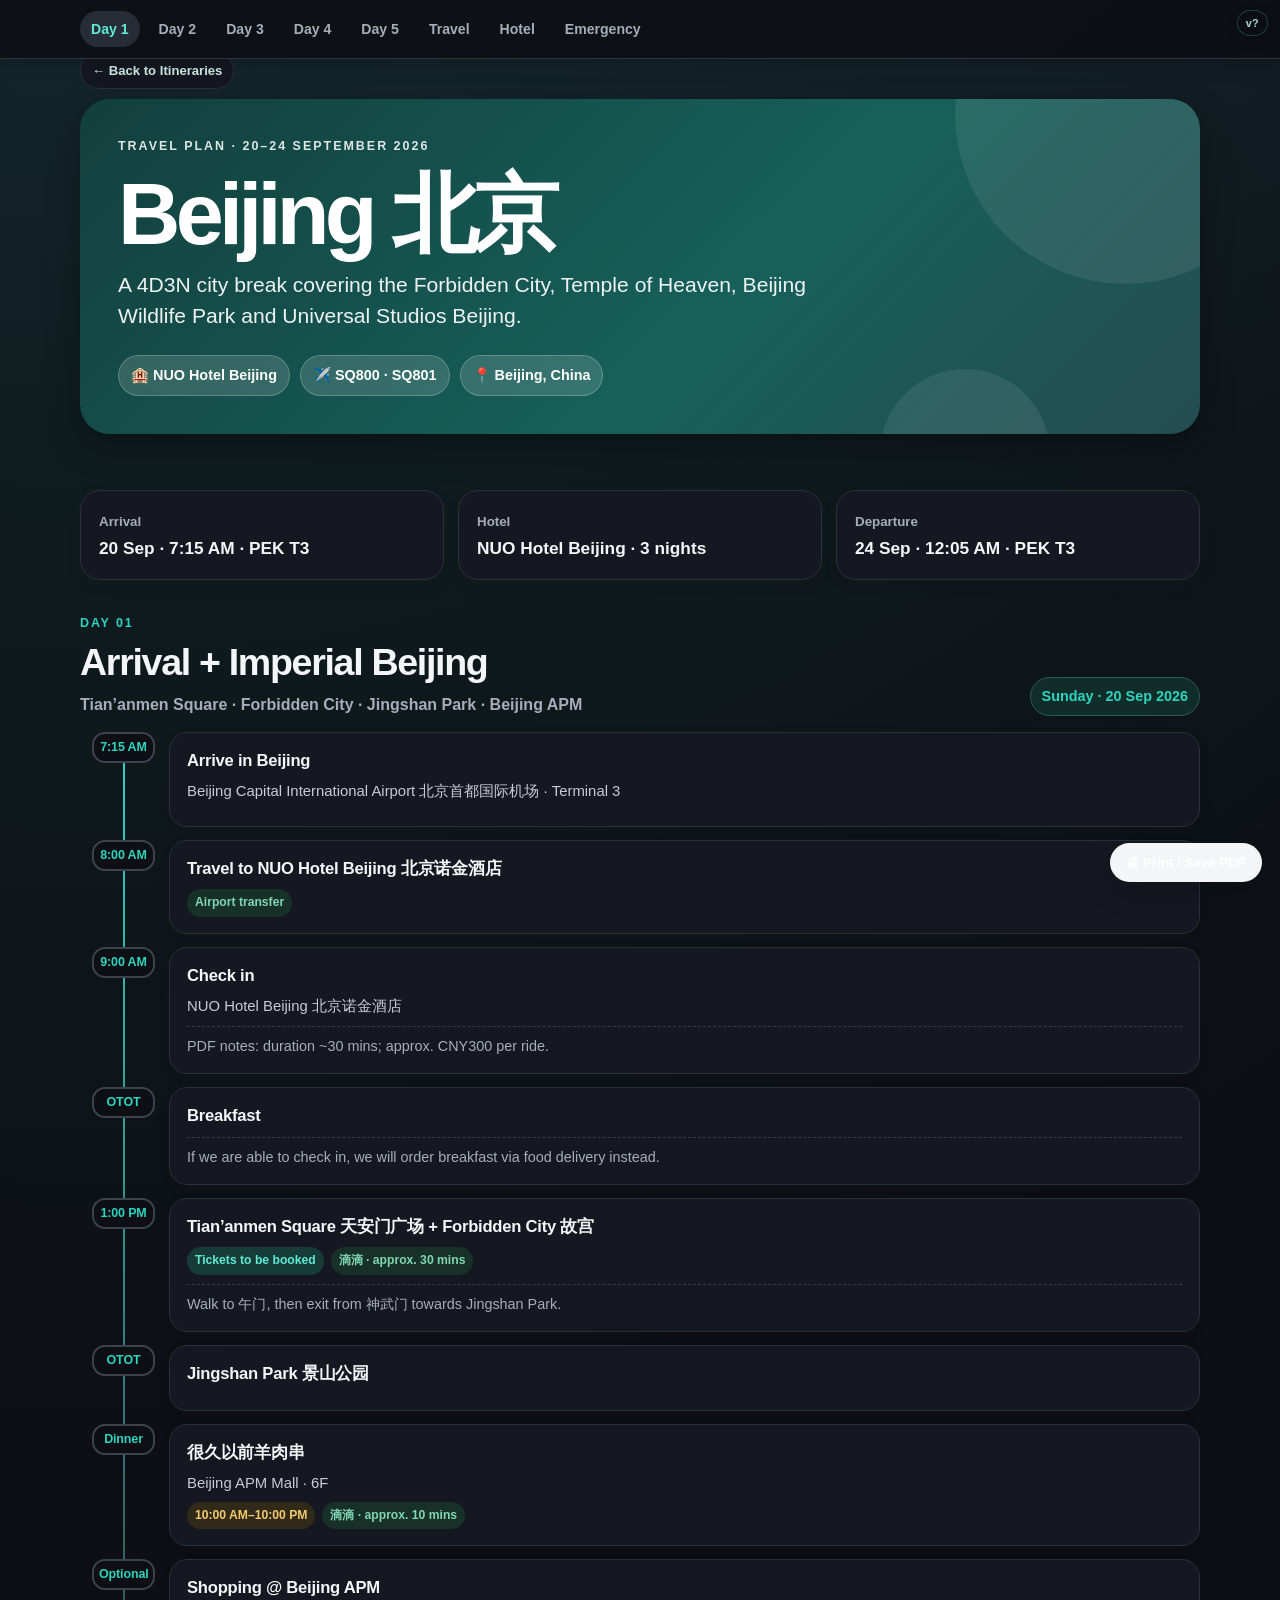
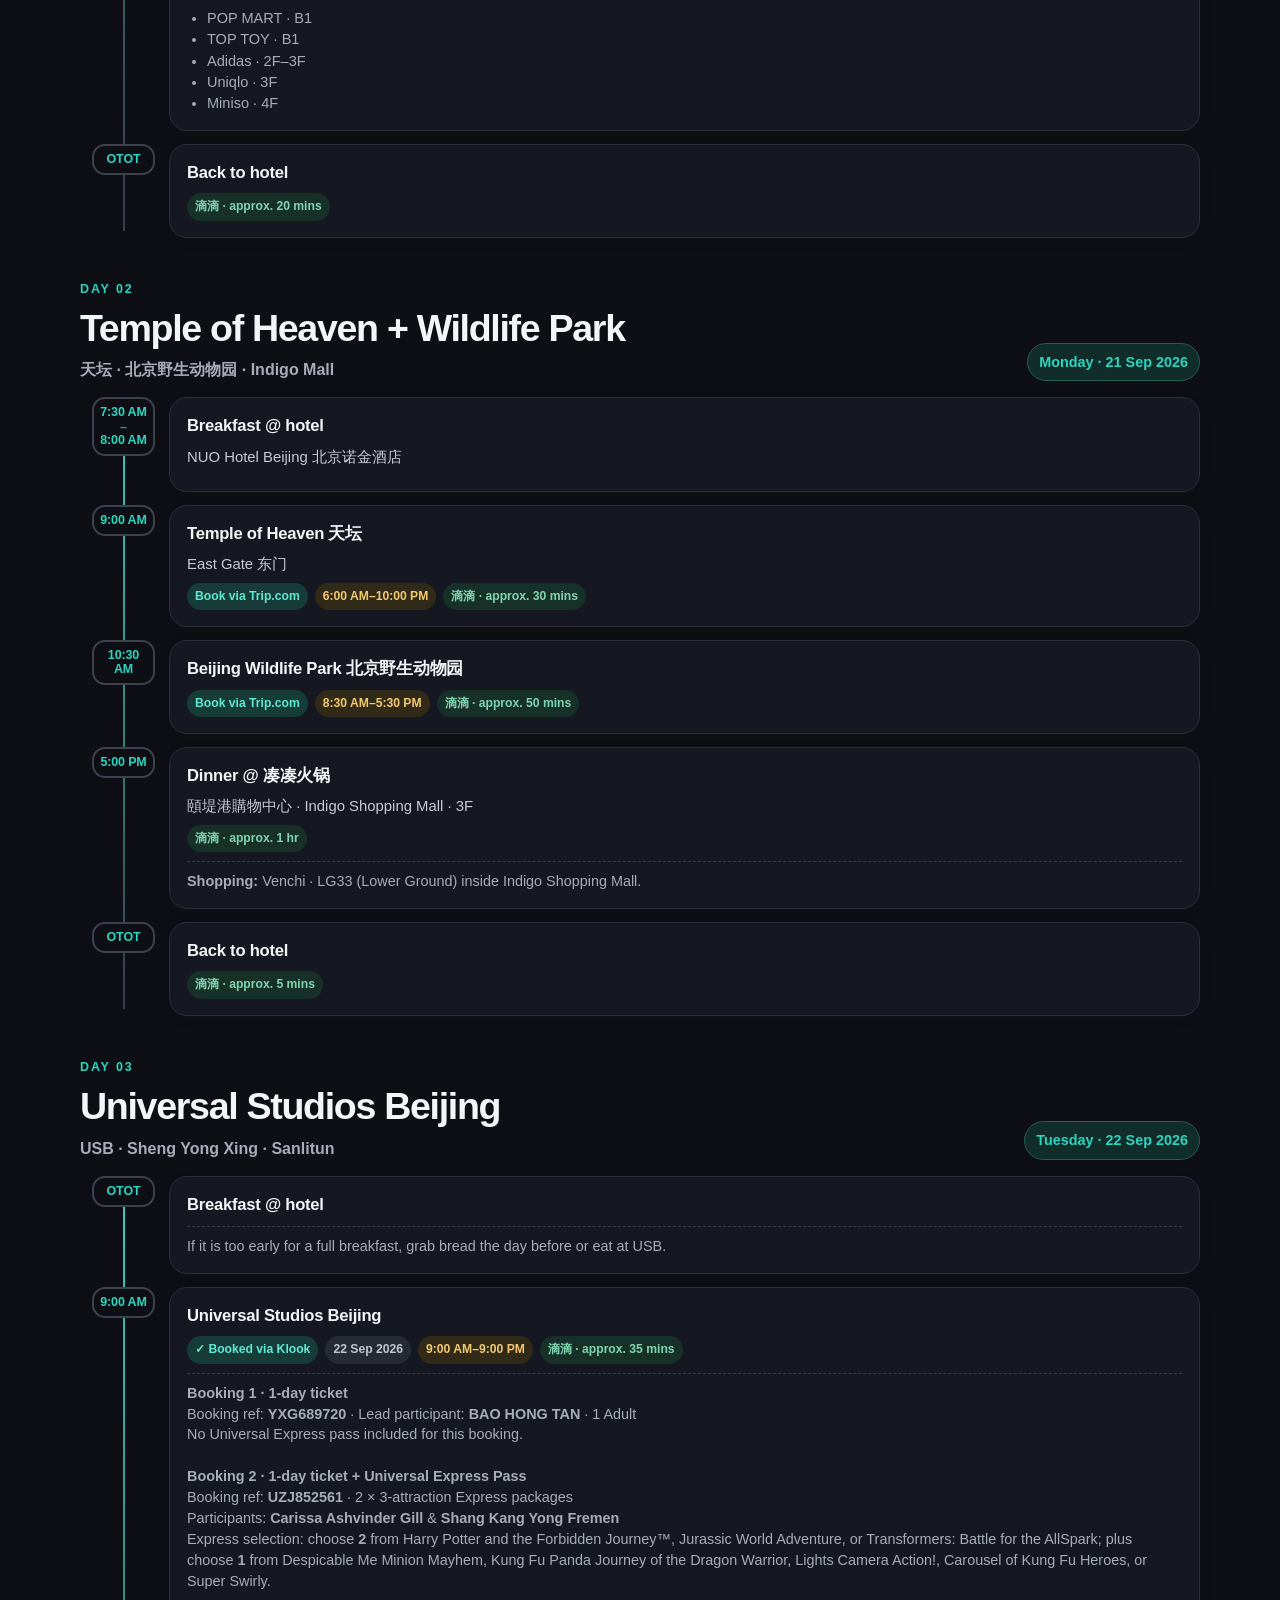
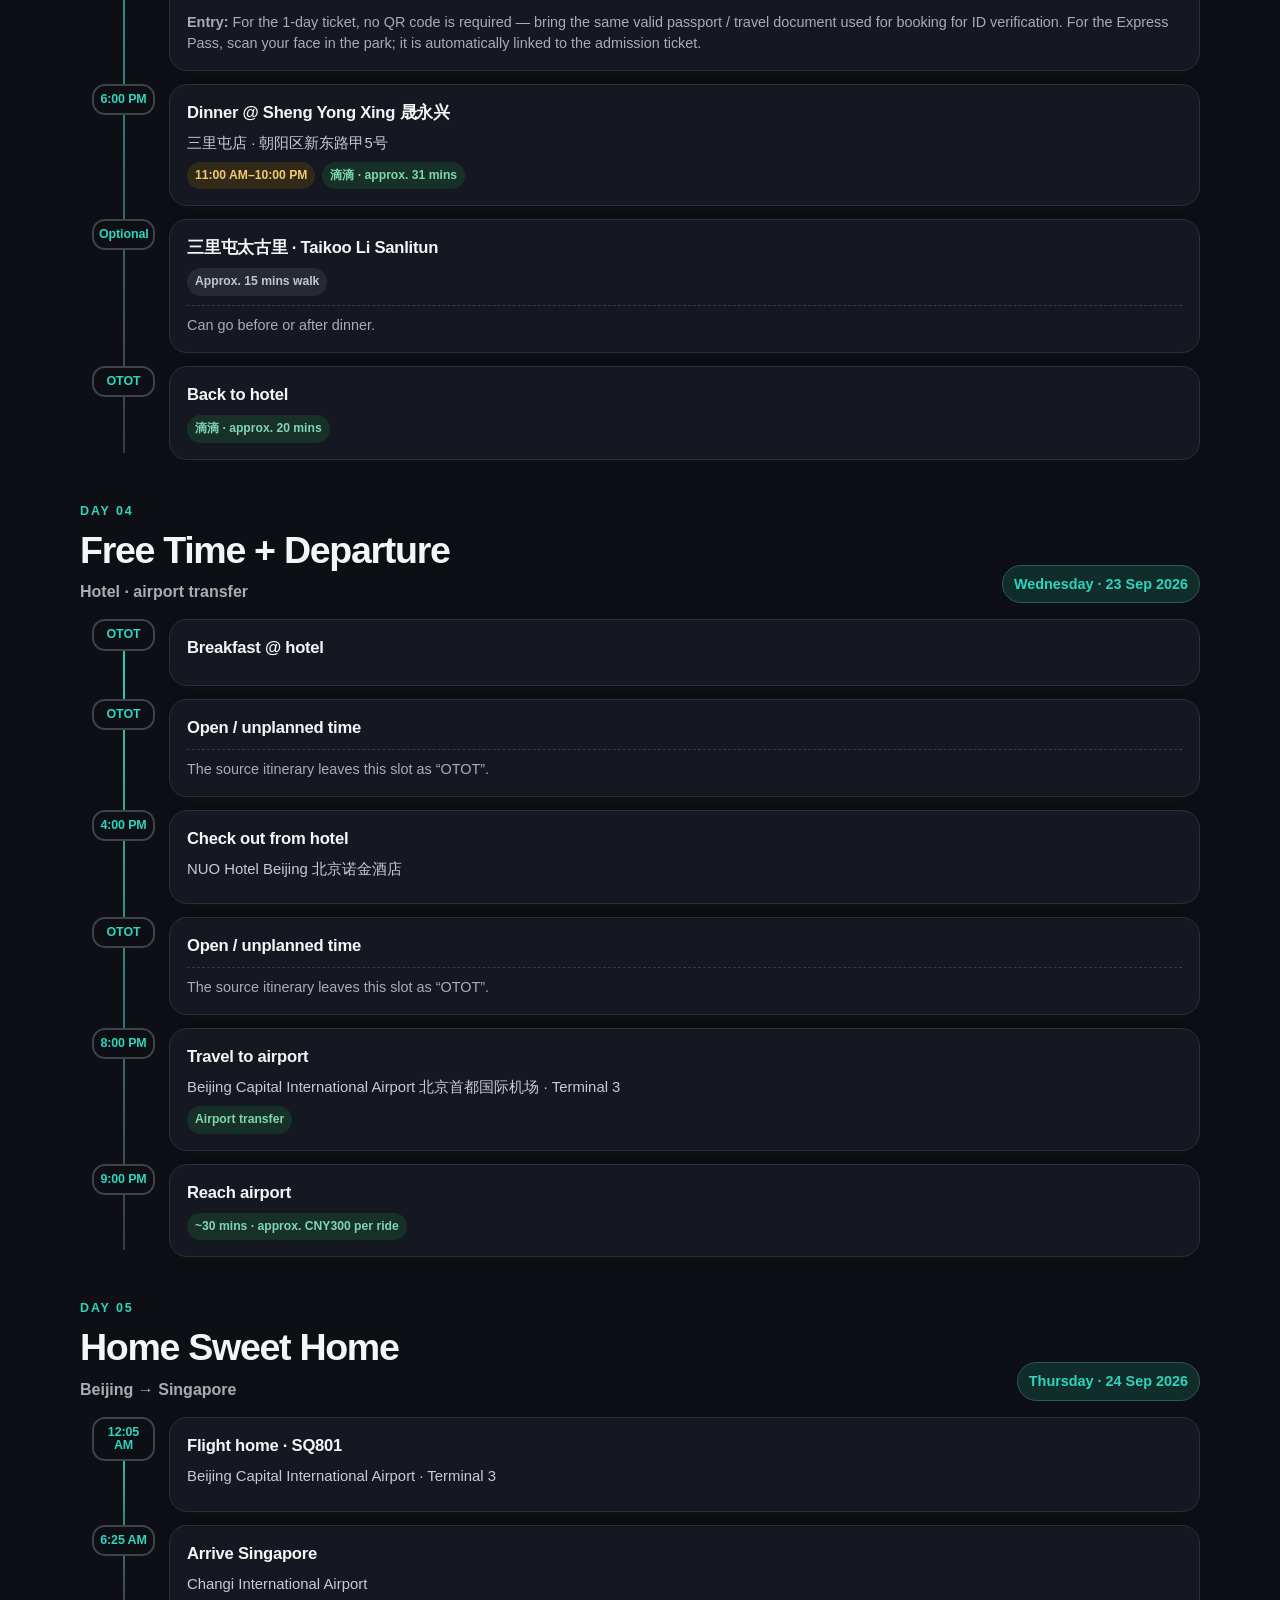
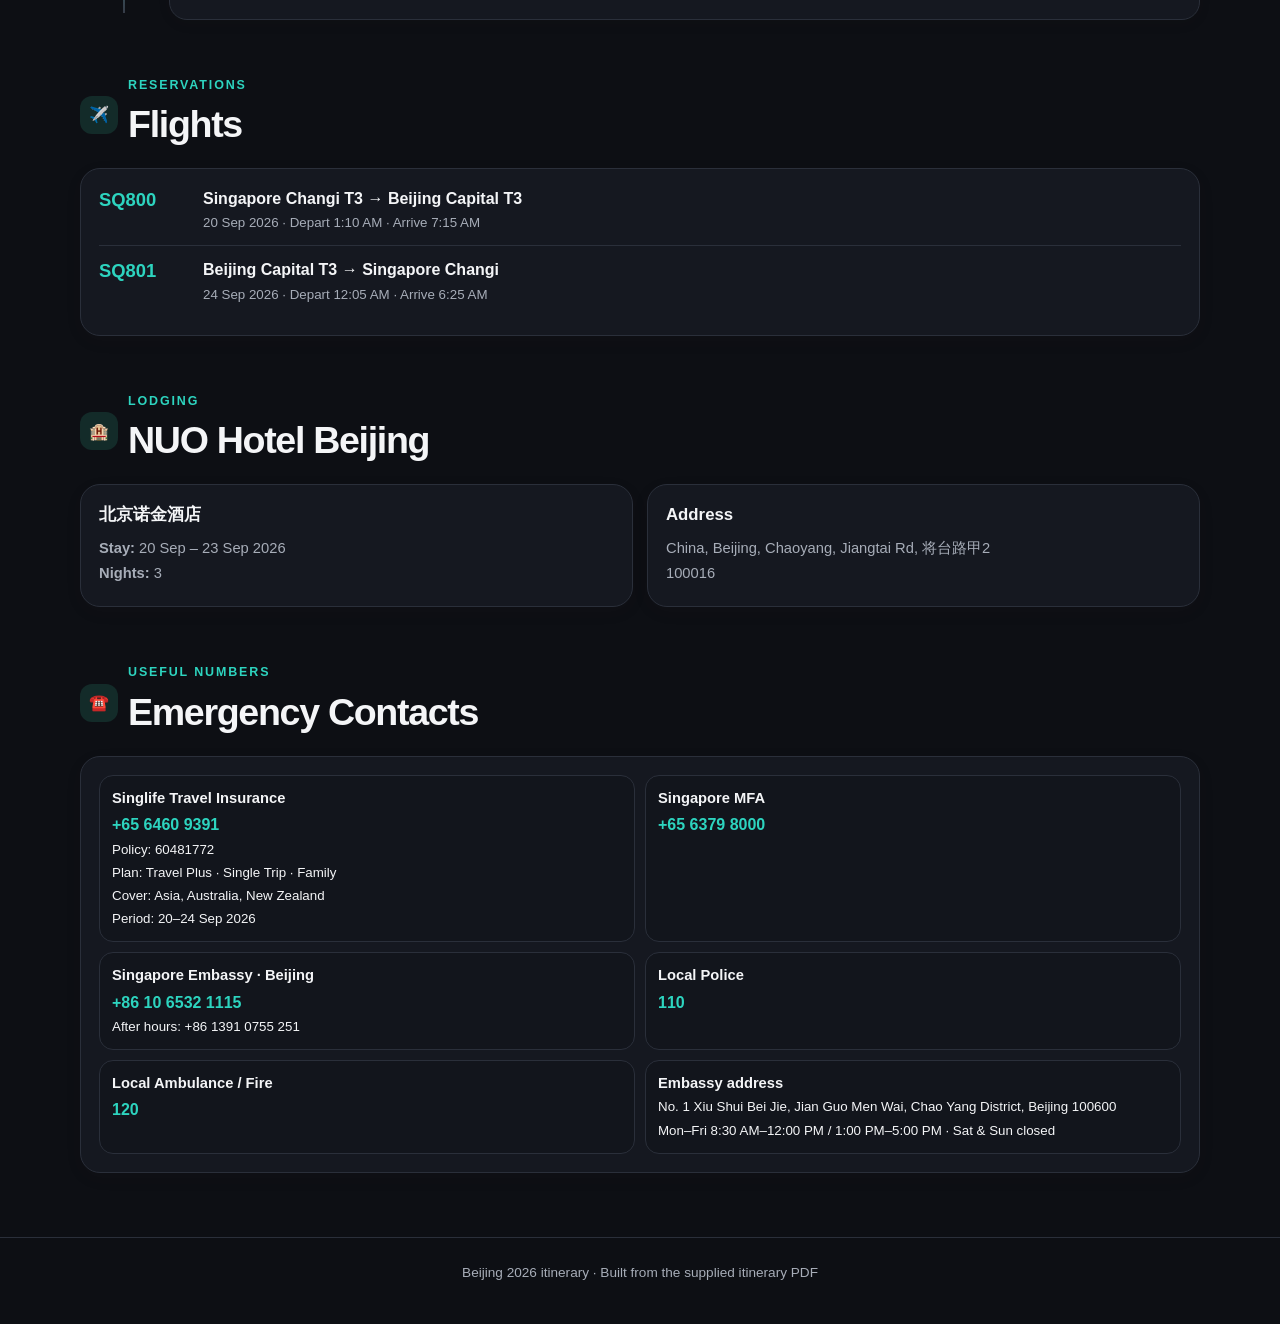
==== commit 1ee5f6e5: "Update Beijing travel insurance details" ====
--- a/beijing-2026/index.html
+++ b/beijing-2026/index.html
@@ -186,7 +186,7 @@
     </div></section>
     <section class="info-section" id="travel"><div class="section-title"><div class="icon">✈️</div><div><div class="day-index">Reservations</div><h2>Flights</h2></div></div><div class="info-card"><div class="flight"><div class="flight-no">SQ800</div><div><div class="route">Singapore Changi T3 → Beijing Capital T3</div><small>20 Sep 2026 · Depart 1:10 AM · Arrive 7:15 AM</small></div></div><div class="flight"><div class="flight-no">SQ801</div><div><div class="route">Beijing Capital T3 → Singapore Changi</div><small>24 Sep 2026 · Depart 12:05 AM · Arrive 6:25 AM</small></div></div></div></section>
     <section class="info-section" id="hotel"><div class="section-title"><div class="icon">🏨</div><div><div class="day-index">Lodging</div><h2>NUO Hotel Beijing</h2></div></div><div class="cards"><div class="info-card"><h3>北京诺金酒店</h3><p><strong>Stay:</strong> 20 Sep – 23 Sep 2026</p><p><strong>Nights:</strong> 3</p></div><div class="info-card"><h3>Address</h3><p>China, Beijing, Chaoyang, Jiangtai Rd, 将台路甲2</p><p>100016</p></div></div></section>
-    <section class="info-section" id="emergency"><div class="section-title"><div class="icon">☎️</div><div><div class="day-index">Useful Numbers</div><h2>Emergency Contacts</h2></div></div><div class="info-card"><div class="emergency-grid"><div class="emergency"><strong>FWD Insurance</strong><span>+65 6820 8888</span><small>Policy: PNTR2024-00102502</small></div><div class="emergency"><strong>Singapore MFA</strong><span>+65 6379 8000</span></div><div class="emergency"><strong>Singapore Embassy · Beijing</strong><span>+86 10 6532 1115</span><small>After hours: +86 1391 0755 251</small></div><div class="emergency"><strong>Local Police</strong><span>110</span></div><div class="emergency"><strong>Local Ambulance / Fire</strong><span>120</span></div><div class="emergency"><strong>Embassy address</strong><small>No. 1 Xiu Shui Bei Jie, Jian Guo Men Wai, Chao Yang District, Beijing 100600<br>Mon–Fri 8:30 AM–12:00 PM / 1:00 PM–5:00 PM · Sat & Sun closed</small></div></div></div></section>
+    <section class="info-section" id="emergency"><div class="section-title"><div class="icon">☎️</div><div><div class="day-index">Useful Numbers</div><h2>Emergency Contacts</h2></div></div><div class="info-card"><div class="emergency-grid"><div class="emergency"><strong>Singlife Travel Insurance</strong><span>+65 6460 9391</span><small>Policy: 60481772<br>Plan: Travel Plus · Single Trip · Family<br>Cover: Asia, Australia, New Zealand<br>Period: 20–24 Sep 2026</small></div><div class="emergency"><strong>Singapore MFA</strong><span>+65 6379 8000</span></div><div class="emergency"><strong>Singapore Embassy · Beijing</strong><span>+86 10 6532 1115</span><small>After hours: +86 1391 0755 251</small></div><div class="emergency"><strong>Local Police</strong><span>110</span></div><div class="emergency"><strong>Local Ambulance / Fire</strong><span>120</span></div><div class="emergency"><strong>Embassy address</strong><small>No. 1 Xiu Shui Bei Jie, Jian Guo Men Wai, Chao Yang District, Beijing 100600<br>Mon–Fri 8:30 AM–12:00 PM / 1:00 PM–5:00 PM · Sat & Sun closed</small></div></div></div></section>
   </main>
   <button class="print-btn" onclick="window.print()">🖨 Print / Save PDF</button>
   <footer><div class="wrap">Beijing 2026 itinerary · Built from the supplied itinerary PDF</div></footer>
--- a/assets/print.css
+++ b/assets/print.css
@@ -18,7 +18,9 @@
 
   nav,
   .print-btn,
-  .back-row {
+  .back-row,
+  .site-version,
+  .scroll-top-btn {
     display: none !important;
   }
 
@@ -132,7 +134,6 @@
     display: none !important;
   }
 
-  /* Print activities as clean rows instead of boxed cards. */
   .event {
     display: grid !important;
     grid-template-columns: 24mm 1fr !important;
@@ -183,51 +184,148 @@
     padding: .6mm 1.2mm !important;
   }
 
-  /* If JS marks a day as only slightly too tall (<=12%), tighten it modestly. */
-  .day.print-fit-one-page {
-    font-size: 92% !important;
-    line-height: 1.24 !important;
-  }
-
-  .day.print-fit-one-page .day-head {
-    margin-bottom: 3.5mm !important;
-    padding-bottom: 1.5mm !important;
-  }
-
-  .day.print-fit-one-page .event {
-    padding: 2.4mm 0 !important;
-    gap: 3mm !important;
-  }
-
-  .day.print-fit-one-page .time {
-    font-size: 8.3pt !important;
-  }
-
-  .day.print-fit-one-page .event-card h3 {
-    margin-bottom: .6mm !important;
-  }
-
-  .day.print-fit-one-page .note {
-    margin-top: 1mm !important;
-  }
-
-  .day.print-fit-one-page .tag {
-    padding: .4mm 1mm !important;
-  }
-
-  /* Travel starts on a fresh page after the final itinerary day. */
+  /* Moderate deterministic compact mode. */
+  .day.print-dense-one-page {
+    font-size: 8.4pt !important;
+    line-height: 1.16 !important;
+  }
+
+  .day.print-dense-one-page .day-head {
+    margin-bottom: 2.2mm !important;
+    padding-bottom: .8mm !important;
+  }
+
+  .day.print-dense-one-page h2 {
+    font-size: 16pt !important;
+    line-height: 1 !important;
+    margin: .8mm 0 !important;
+  }
+
+  .day.print-dense-one-page .theme,
+  .day.print-dense-one-page .date-chip,
+  .day.print-dense-one-page .day-index {
+    font-size: 7.8pt !important;
+  }
+
+  .day.print-dense-one-page .date-chip {
+    padding: 1mm 1.8mm !important;
+  }
+
+  .day.print-dense-one-page .event {
+    padding: 1.5mm 0 !important;
+    gap: 2.2mm !important;
+    grid-template-columns: 20mm 1fr !important;
+  }
+
+  .day.print-dense-one-page .time {
+    font-size: 7.5pt !important;
+    line-height: 1.02 !important;
+  }
+
+  .day.print-dense-one-page .event-card h3 {
+    margin-bottom: .3mm !important;
+    font-size: 8.8pt !important;
+    line-height: 1.08 !important;
+  }
+
+  .day.print-dense-one-page .loc,
+  .day.print-dense-one-page .note,
+  .day.print-dense-one-page .shops,
+  .day.print-dense-one-page .event-card {
+    font-size: 8pt !important;
+    line-height: 1.14 !important;
+  }
+
+  .day.print-dense-one-page .note {
+    margin-top: .5mm !important;
+  }
+
+  .day.print-dense-one-page .meta {
+    gap: 1mm !important;
+  }
+
+  .day.print-dense-one-page .tag {
+    font-size: 7.2pt !important;
+    padding: .2mm .7mm !important;
+  }
+
+  /* Strong deterministic mode for very text-heavy days, tuned for iOS Safari. */
+  .day.print-very-dense-one-page {
+    font-size: 7.6pt !important;
+    line-height: 1.08 !important;
+  }
+
+  .day.print-very-dense-one-page .day-head {
+    margin-bottom: 1.4mm !important;
+    padding-bottom: .5mm !important;
+  }
+
+  .day.print-very-dense-one-page h2 {
+    font-size: 14.5pt !important;
+    line-height: .98 !important;
+    margin: .4mm 0 !important;
+  }
+
+  .day.print-very-dense-one-page .theme,
+  .day.print-very-dense-one-page .date-chip,
+  .day.print-very-dense-one-page .day-index {
+    font-size: 7pt !important;
+    line-height: 1.05 !important;
+  }
+
+  .day.print-very-dense-one-page .date-chip {
+    padding: .7mm 1.4mm !important;
+  }
+
+  .day.print-very-dense-one-page .event {
+    padding: .85mm 0 !important;
+    gap: 1.6mm !important;
+    grid-template-columns: 18mm 1fr !important;
+  }
+
+  .day.print-very-dense-one-page .time {
+    font-size: 6.8pt !important;
+    line-height: 1 !important;
+  }
+
+  .day.print-very-dense-one-page .event-card h3 {
+    margin-bottom: .15mm !important;
+    font-size: 8.1pt !important;
+    line-height: 1.04 !important;
+  }
+
+  .day.print-very-dense-one-page .loc,
+  .day.print-very-dense-one-page .note,
+  .day.print-very-dense-one-page .shops,
+  .day.print-very-dense-one-page .event-card {
+    font-size: 7.35pt !important;
+    line-height: 1.08 !important;
+  }
+
+  .day.print-very-dense-one-page .note {
+    margin-top: .3mm !important;
+  }
+
+  .day.print-very-dense-one-page .meta {
+    gap: .7mm !important;
+  }
+
+  .day.print-very-dense-one-page .tag {
+    font-size: 6.6pt !important;
+    line-height: 1 !important;
+    padding: .1mm .55mm !important;
+  }
+
   #travel {
     break-before: page !important;
     page-break-before: always !important;
   }
 
-  /* Useful Numbers / Emergency also starts on a fresh page. */
   #emergency {
     break-before: page !important;
     page-break-before: always !important;
   }
 
-  /* Other information sections flow naturally. */
   .info-section {
     margin: 7mm 0 0 !important;
     break-inside: auto !important;
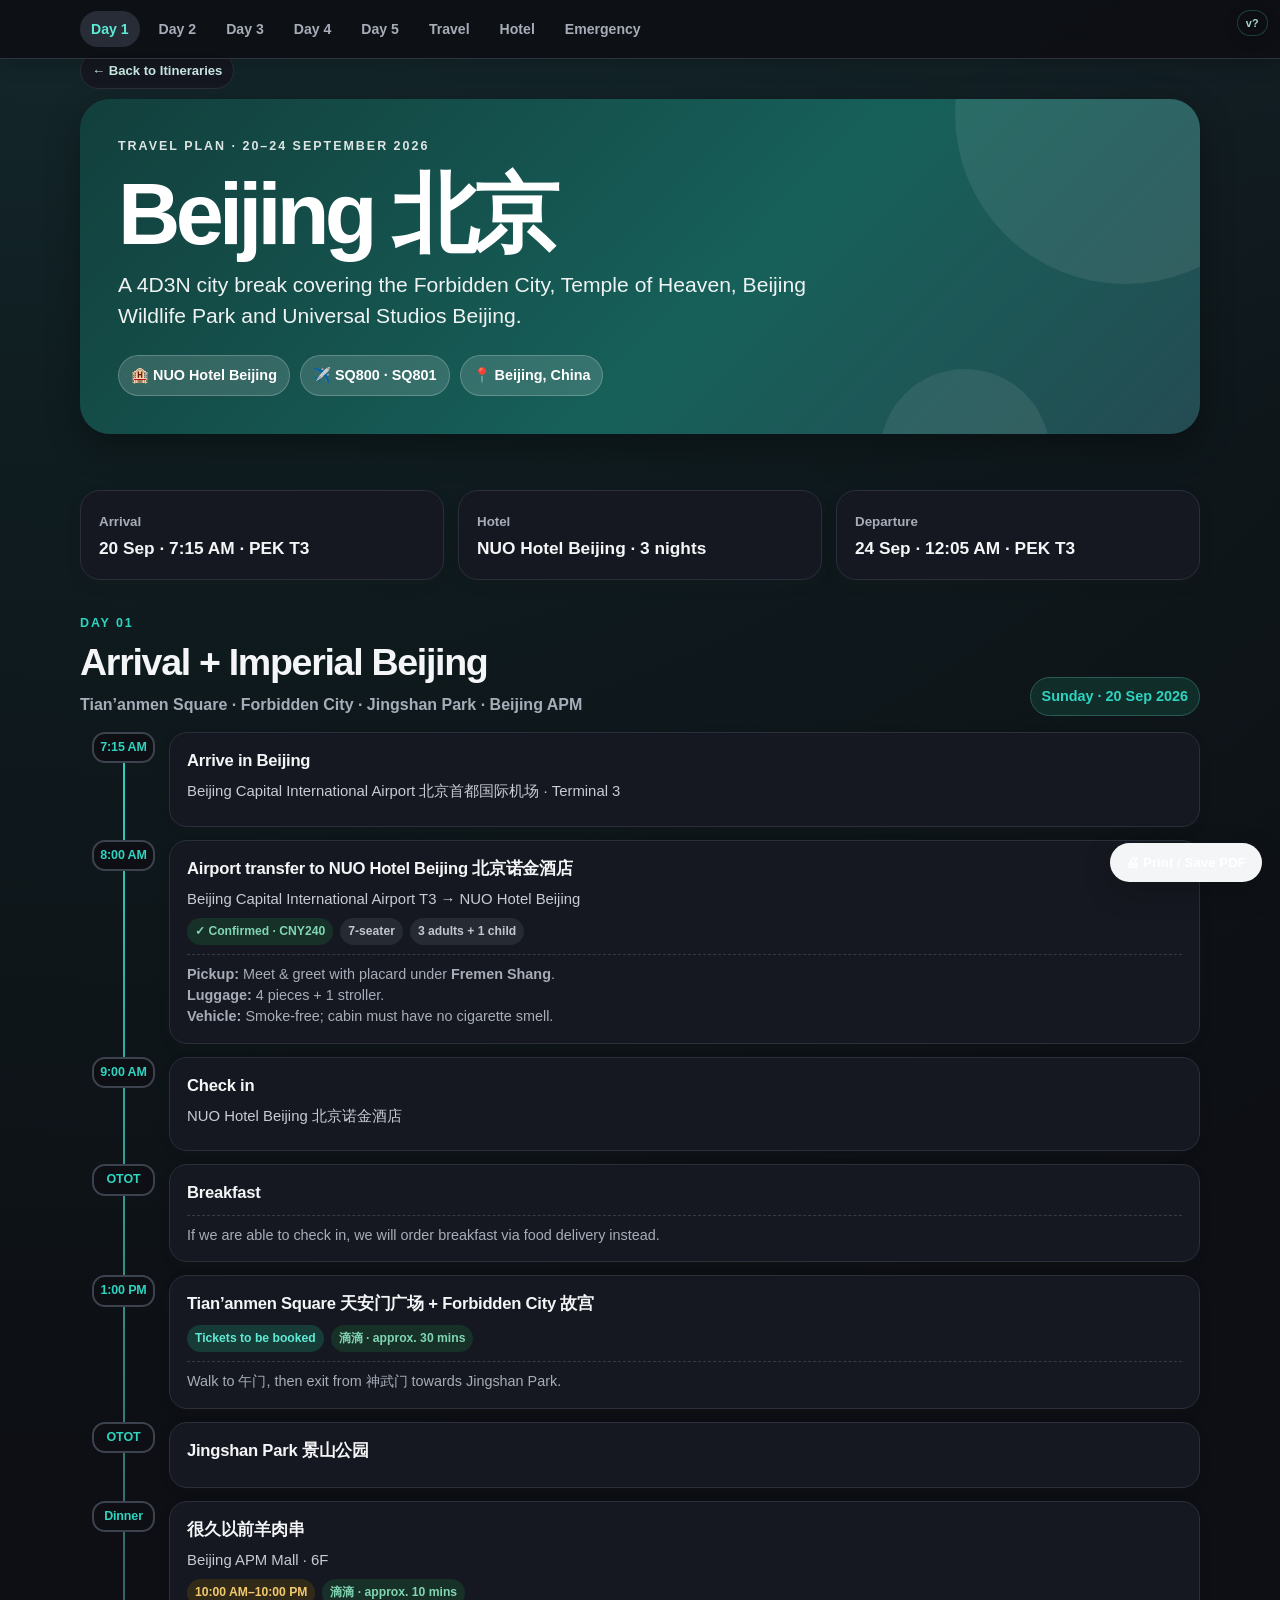
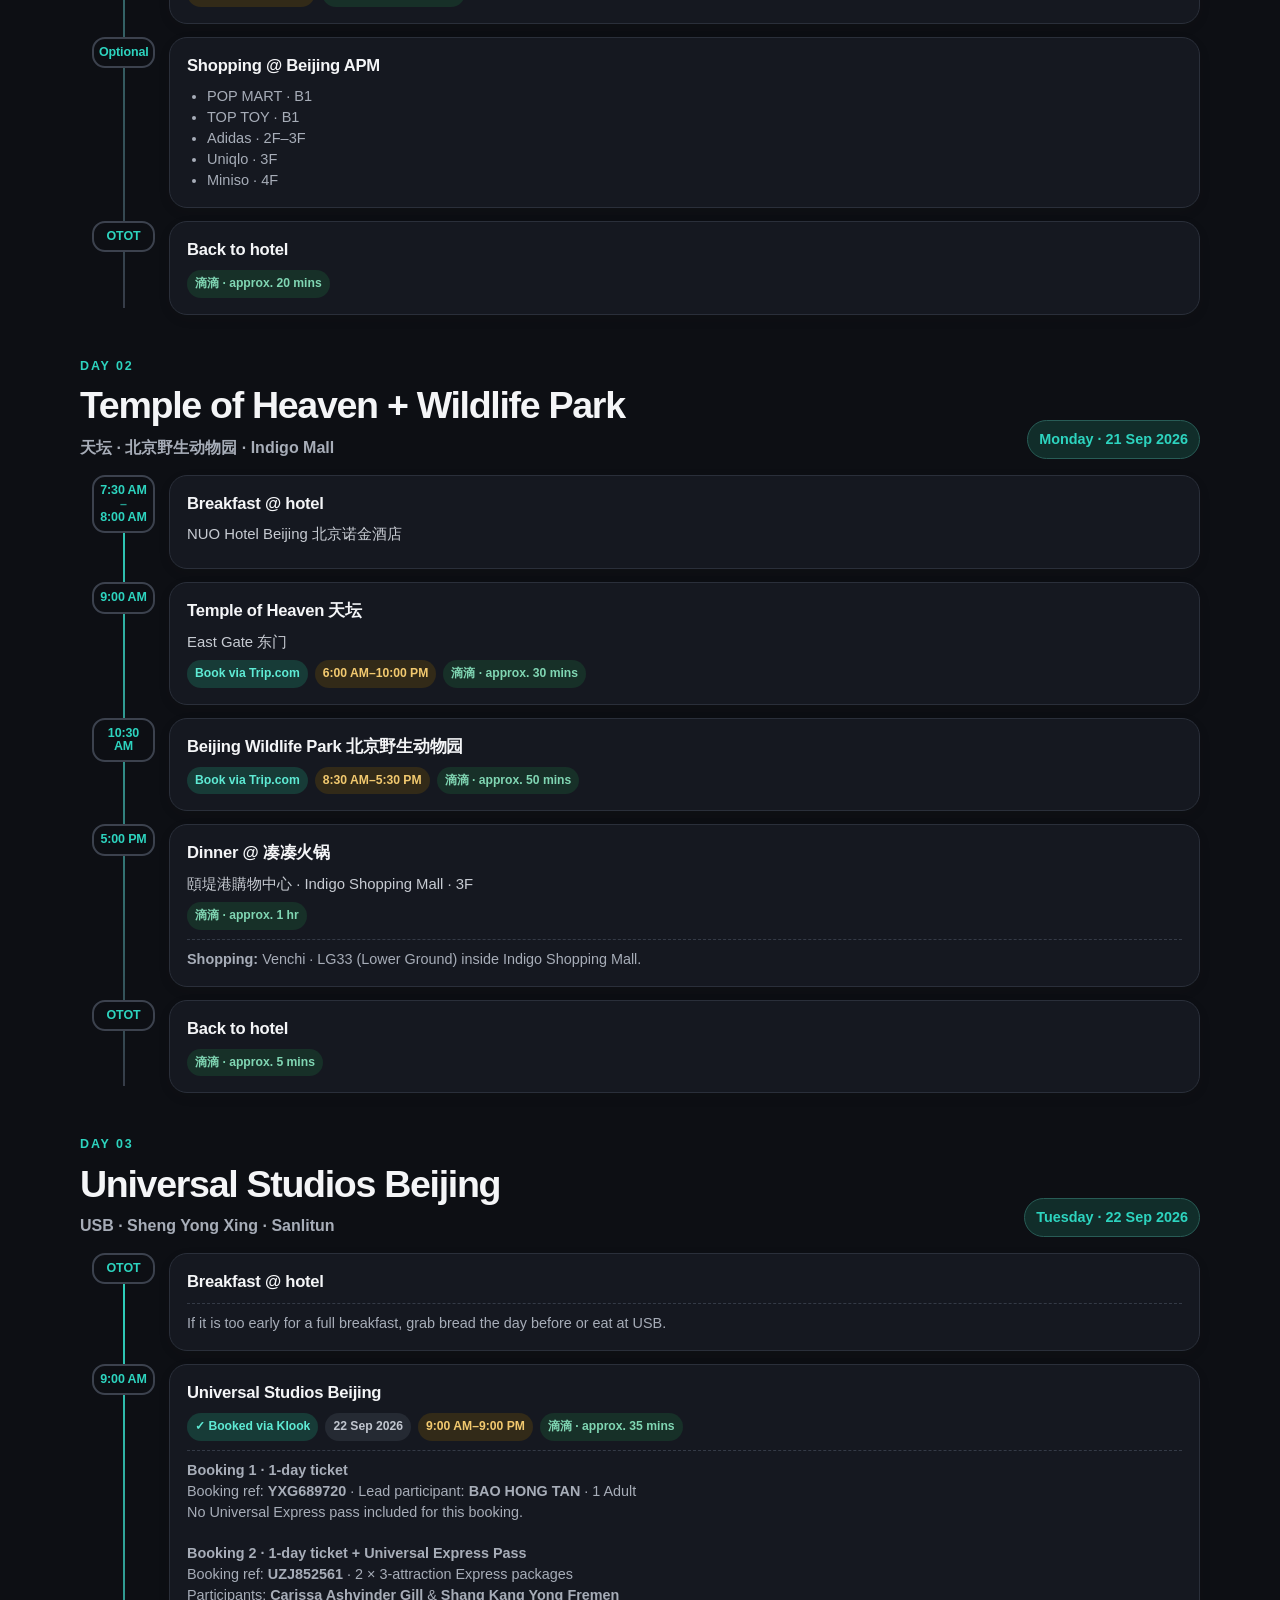
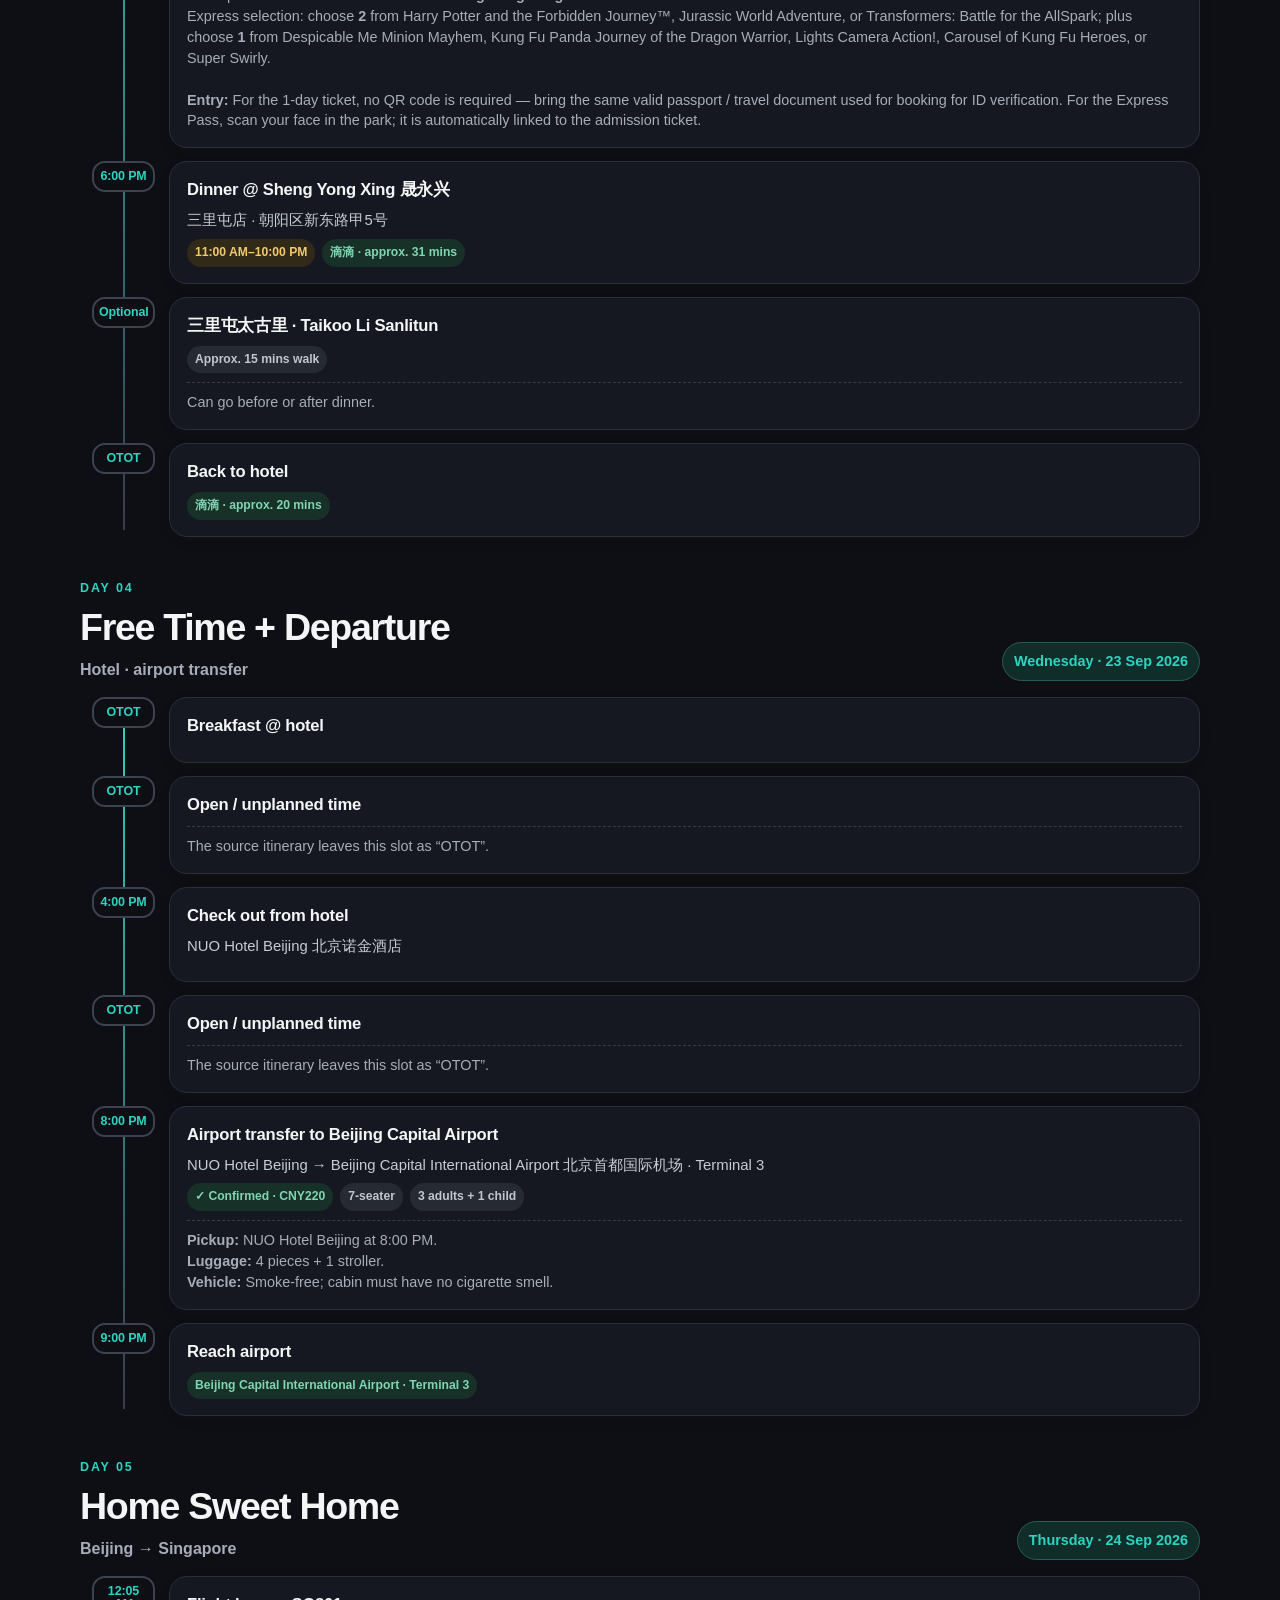
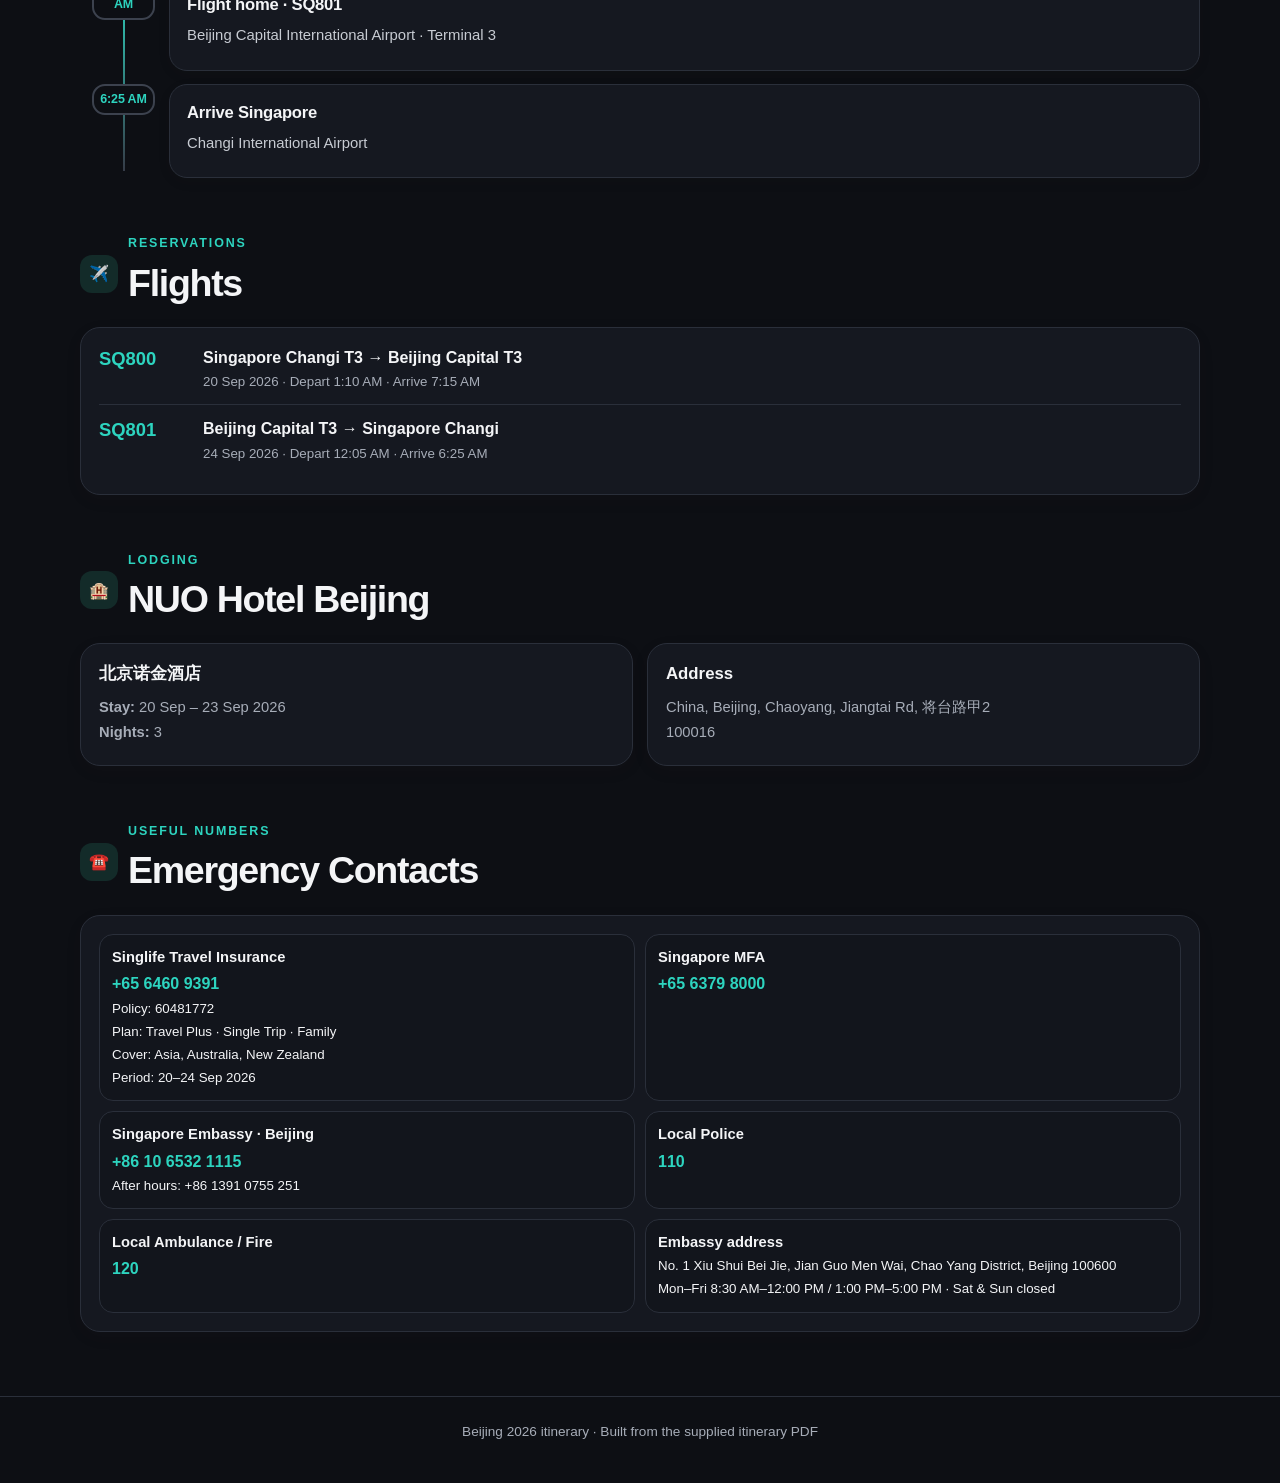
==== commit d7e6a297: "Add confirmed Beijing airport transfer details" ====
--- a/beijing-2026/index.html
+++ b/beijing-2026/index.html
@@ -149,8 +149,8 @@
     <div class="summary-grid"><div class="summary"><small>Arrival</small><strong>20 Sep · 7:15 AM · PEK T3</strong></div><div class="summary"><small>Hotel</small><strong>NUO Hotel Beijing · 3 nights</strong></div><div class="summary"><small>Departure</small><strong>24 Sep · 12:05 AM · PEK T3</strong></div></div>
     <section class="day" id="day1"><div class="day-head"><div><div class="day-index">Day 01</div><h2>Arrival + Imperial Beijing</h2><div class="theme">Tian’anmen Square · Forbidden City · Jingshan Park · Beijing APM</div></div><div class="date-chip">Sunday · 20 Sep 2026</div></div><div class="timeline">
       <article class="event"><div class="time">7:15 AM</div><div class="event-card"><h3>Arrive in Beijing</h3><div class="loc">Beijing Capital International Airport 北京首都国际机场 · Terminal 3</div></div></article>
-      <article class="event"><div class="time">8:00 AM</div><div class="event-card"><h3>Travel to NUO Hotel Beijing 北京诺金酒店</h3><div class="meta"><span class="tag ride">Airport transfer</span></div></div></article>
-      <article class="event"><div class="time">9:00 AM</div><div class="event-card"><h3>Check in</h3><div class="loc">NUO Hotel Beijing 北京诺金酒店</div><div class="note">PDF notes: duration ~30 mins; approx. CNY300 per ride.</div></div></article>
+      <article class="event"><div class="time">8:00 AM</div><div class="event-card"><h3>Airport transfer to NUO Hotel Beijing 北京诺金酒店</h3><div class="loc">Beijing Capital International Airport T3 → NUO Hotel Beijing</div><div class="meta"><span class="tag ride">✓ Confirmed · CNY240</span><span class="tag">7-seater</span><span class="tag">3 adults + 1 child</span></div><div class="note"><strong>Pickup:</strong> Meet &amp; greet with placard under <strong>Fremen Shang</strong>.<br><strong>Luggage:</strong> 4 pieces + 1 stroller.<br><strong>Vehicle:</strong> Smoke-free; cabin must have no cigarette smell.</div></div></article>
+      <article class="event"><div class="time">9:00 AM</div><div class="event-card"><h3>Check in</h3><div class="loc">NUO Hotel Beijing 北京诺金酒店</div></div></article>
       <article class="event"><div class="time">OTOT</div><div class="event-card"><h3>Breakfast</h3><div class="note">If we are able to check in, we will order breakfast via food delivery instead.</div></div></article>
       <article class="event"><div class="time">1:00 PM</div><div class="event-card"><h3>Tian’anmen Square 天安门广场 + Forbidden City 故宫</h3><div class="meta"><span class="tag book">Tickets to be booked</span><span class="tag ride">滴滴 · approx. 30 mins</span></div><div class="note">Walk to 午门, then exit from 神武门 towards Jingshan Park.</div></div></article>
       <article class="event"><div class="time">OTOT</div><div class="event-card"><h3>Jingshan Park 景山公园</h3></div></article>
@@ -177,8 +177,8 @@
       <article class="event"><div class="time">OTOT</div><div class="event-card"><h3>Open / unplanned time</h3><div class="note">The source itinerary leaves this slot as “OTOT”.</div></div></article>
       <article class="event"><div class="time">4:00 PM</div><div class="event-card"><h3>Check out from hotel</h3><div class="loc">NUO Hotel Beijing 北京诺金酒店</div></div></article>
       <article class="event"><div class="time">OTOT</div><div class="event-card"><h3>Open / unplanned time</h3><div class="note">The source itinerary leaves this slot as “OTOT”.</div></div></article>
-      <article class="event"><div class="time">8:00 PM</div><div class="event-card"><h3>Travel to airport</h3><div class="loc">Beijing Capital International Airport 北京首都国际机场 · Terminal 3</div><div class="meta"><span class="tag ride">Airport transfer</span></div></div></article>
-      <article class="event"><div class="time">9:00 PM</div><div class="event-card"><h3>Reach airport</h3><div class="meta"><span class="tag ride">~30 mins · approx. CNY300 per ride</span></div></div></article>
+      <article class="event"><div class="time">8:00 PM</div><div class="event-card"><h3>Airport transfer to Beijing Capital Airport</h3><div class="loc">NUO Hotel Beijing → Beijing Capital International Airport 北京首都国际机场 · Terminal 3</div><div class="meta"><span class="tag ride">✓ Confirmed · CNY220</span><span class="tag">7-seater</span><span class="tag">3 adults + 1 child</span></div><div class="note"><strong>Pickup:</strong> NUO Hotel Beijing at 8:00 PM.<br><strong>Luggage:</strong> 4 pieces + 1 stroller.<br><strong>Vehicle:</strong> Smoke-free; cabin must have no cigarette smell.</div></div></article>
+      <article class="event"><div class="time">9:00 PM</div><div class="event-card"><h3>Reach airport</h3><div class="meta"><span class="tag ride">Beijing Capital International Airport · Terminal 3</span></div></div></article>
     </div></section>
     <section class="day" id="day5"><div class="day-head"><div><div class="day-index">Day 05</div><h2>Home Sweet Home</h2><div class="theme">Beijing → Singapore</div></div><div class="date-chip">Thursday · 24 Sep 2026</div></div><div class="timeline">
       <article class="event"><div class="time">12:05 AM</div><div class="event-card"><h3>Flight home · SQ801</h3><div class="loc">Beijing Capital International Airport · Terminal 3</div></div></article>
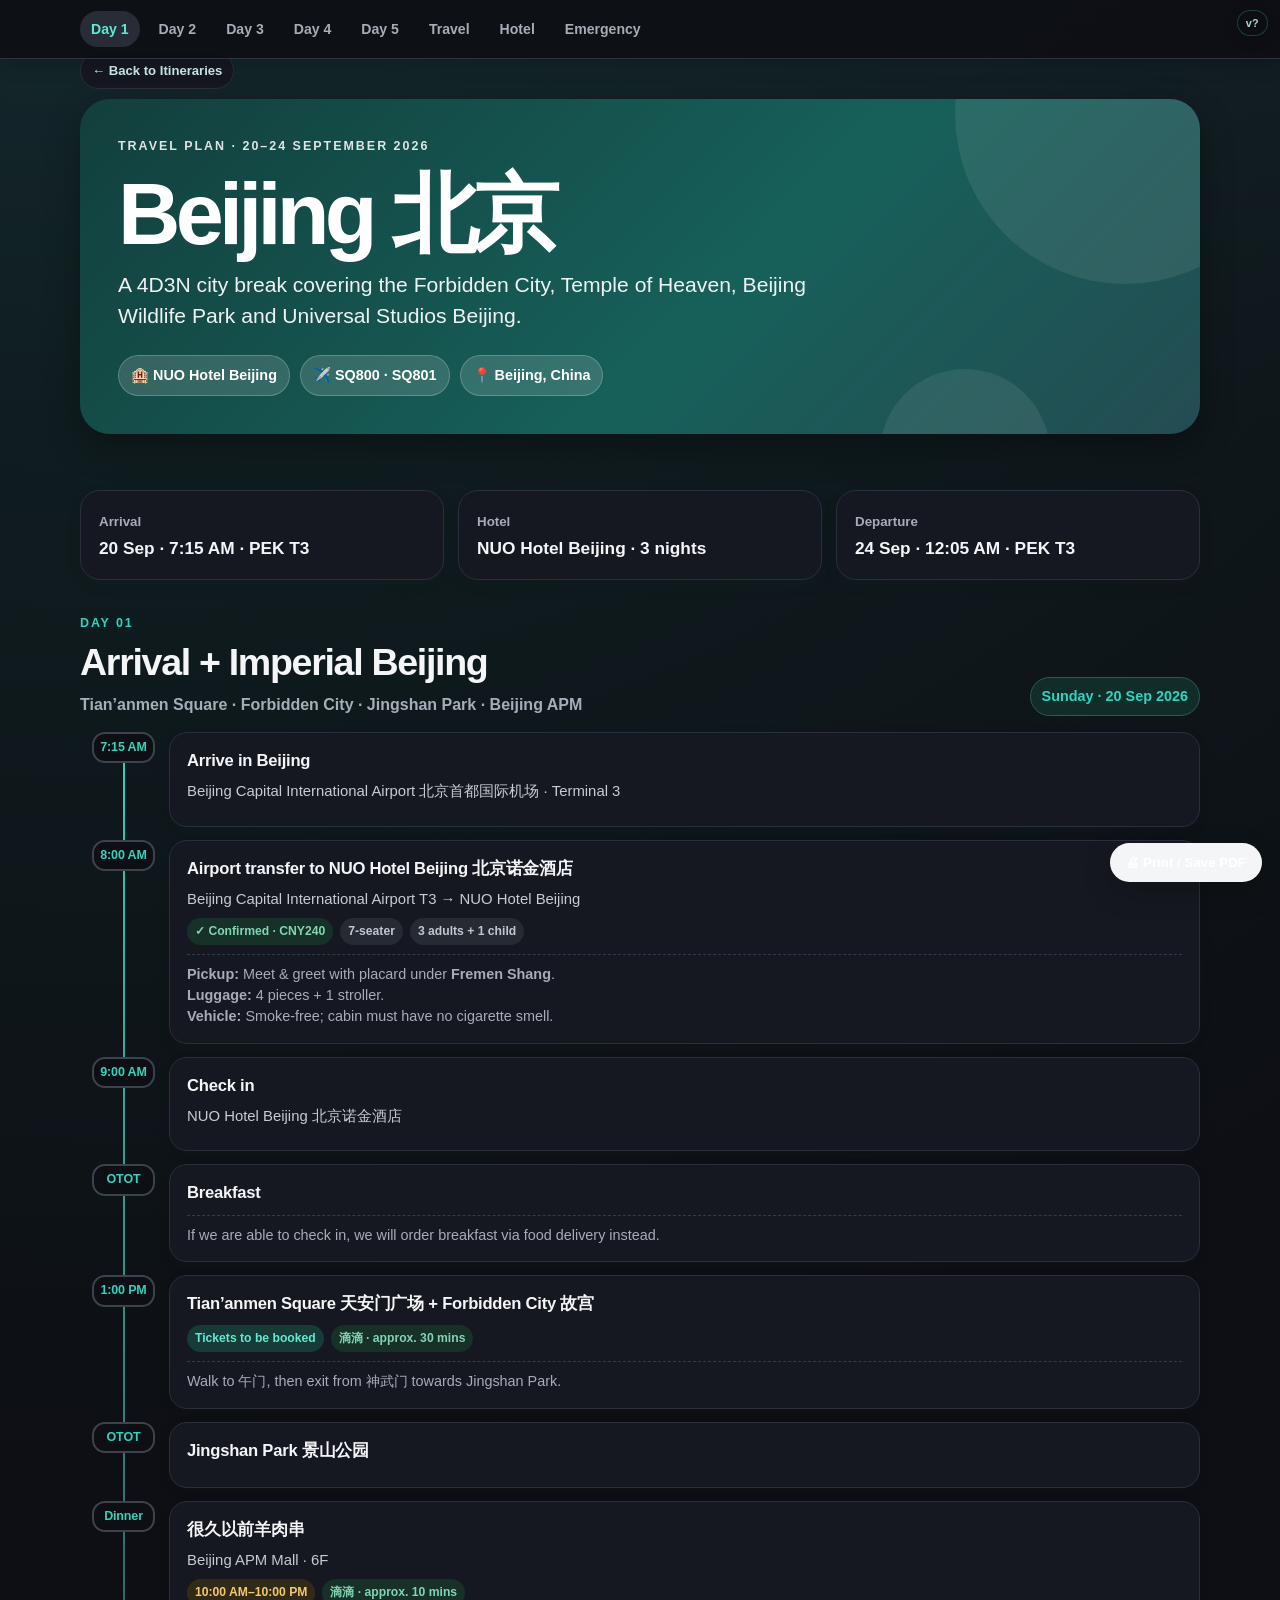
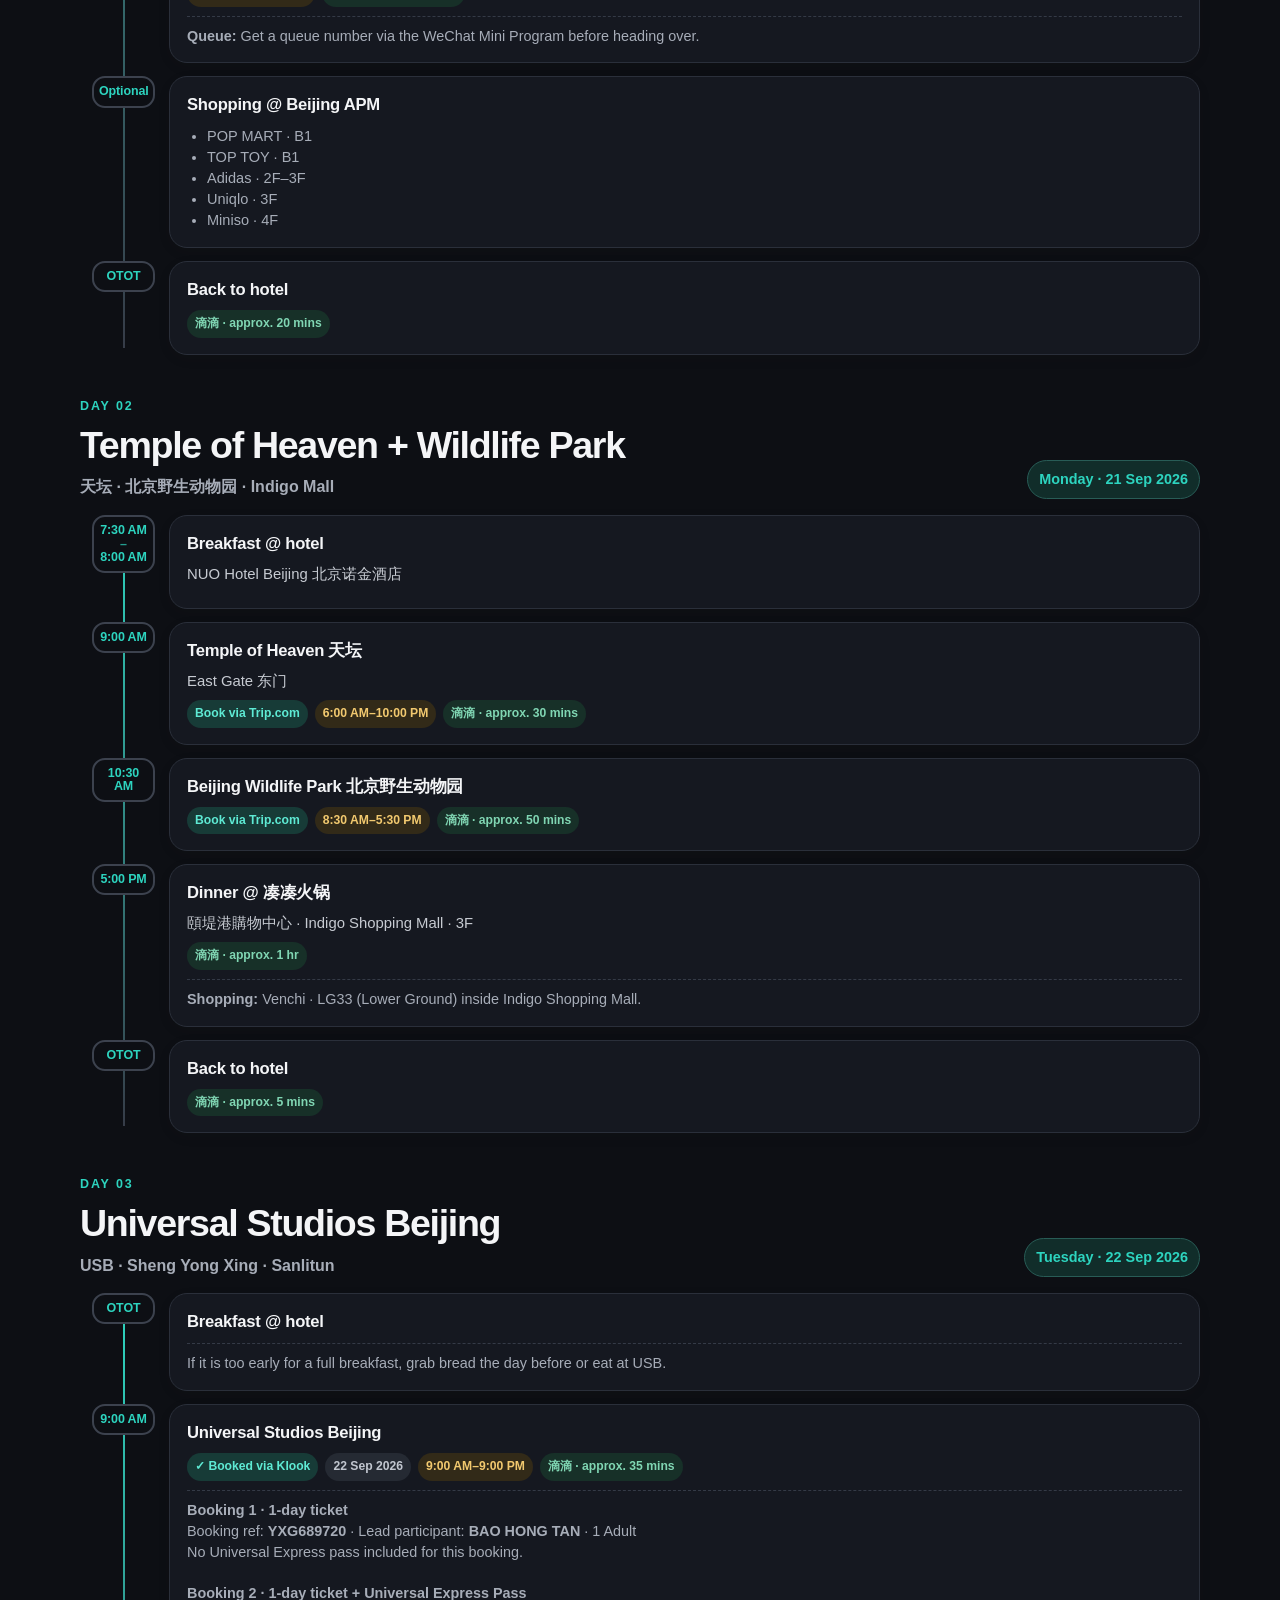
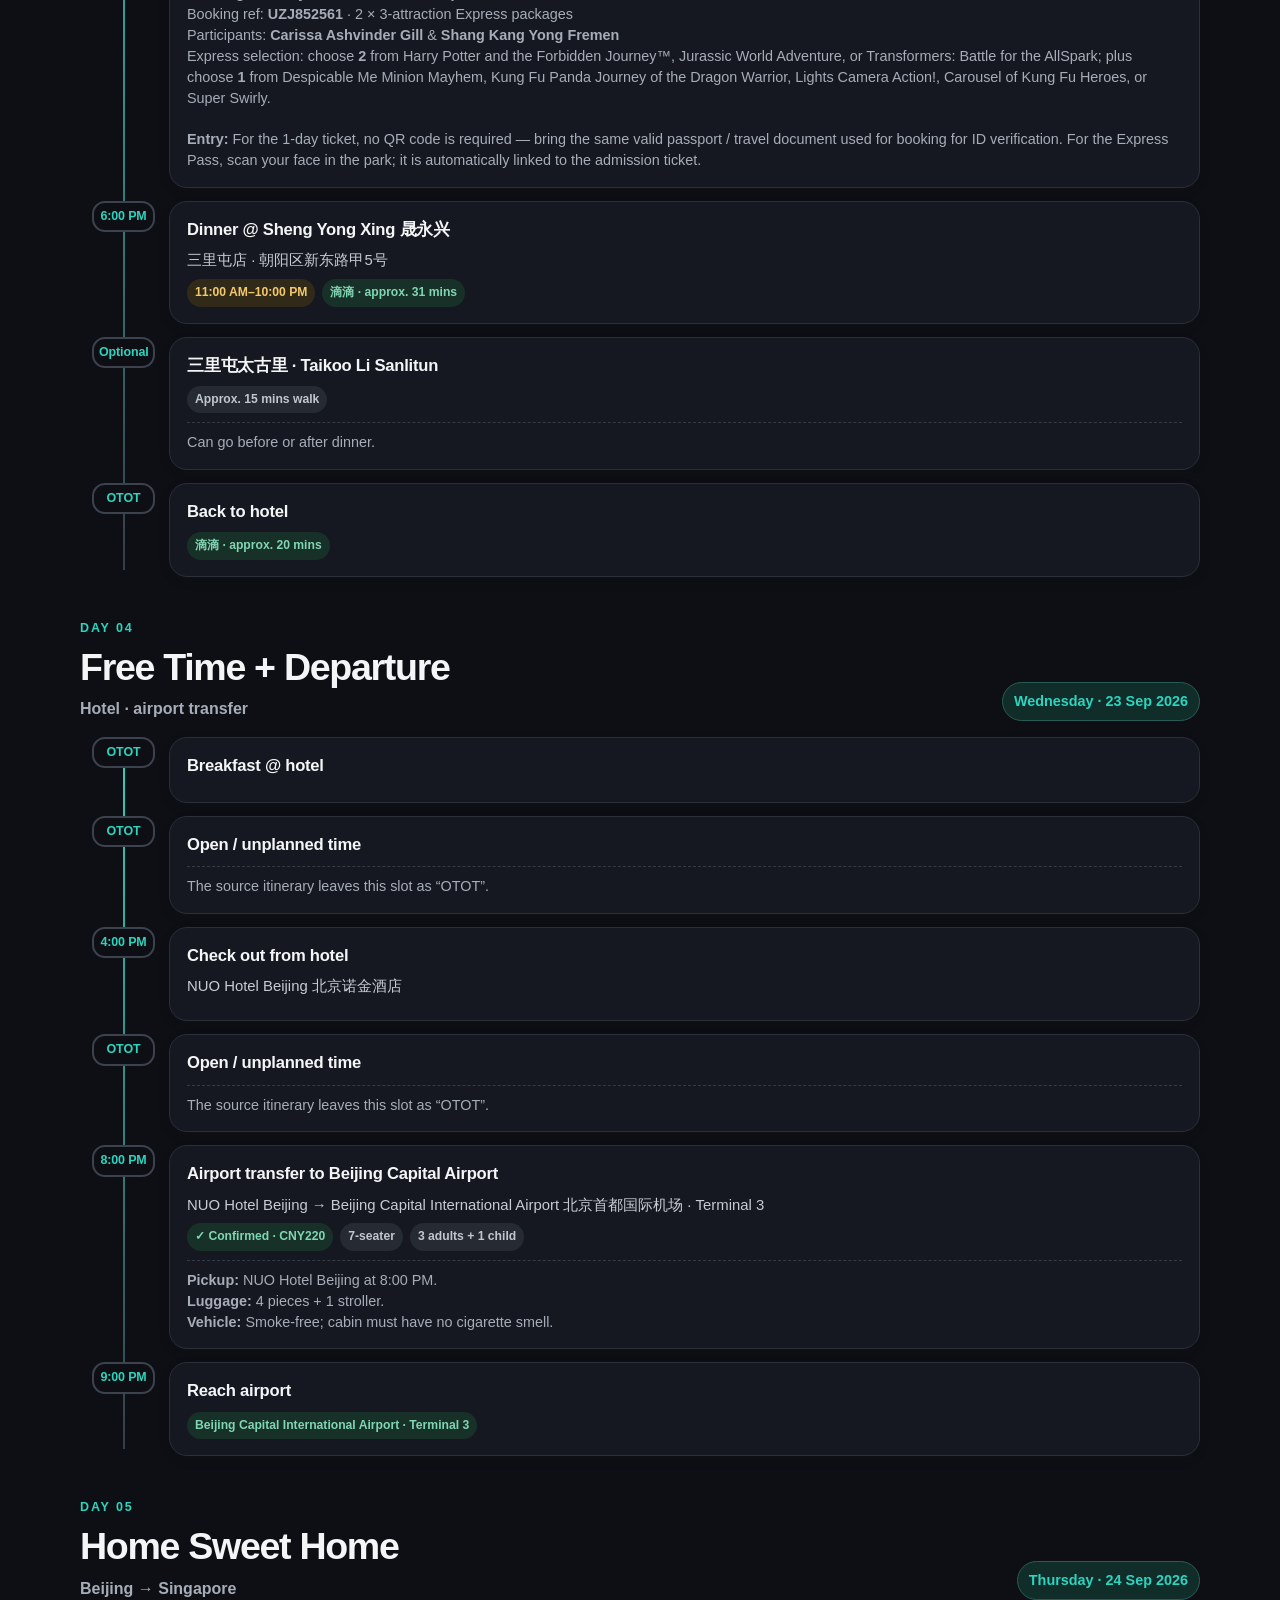
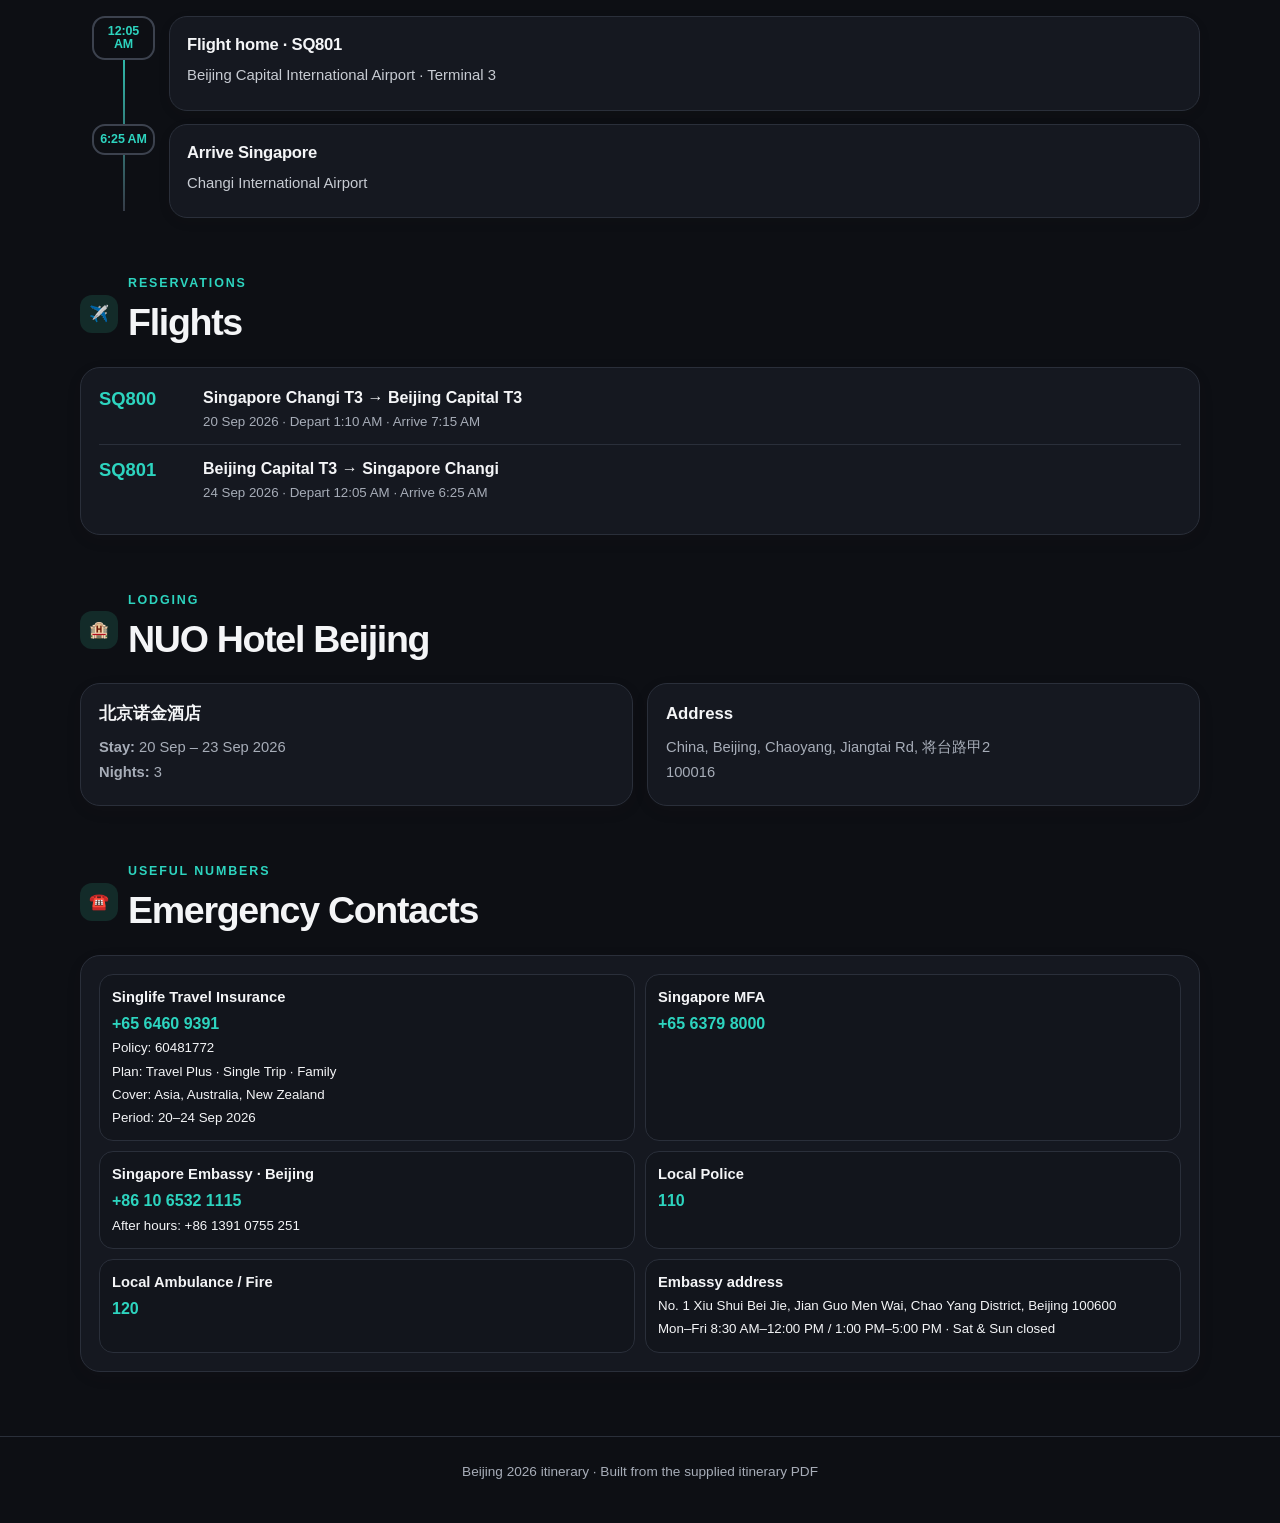
==== commit d76238a6: "Add WeChat queue reminder for 很久以前羊肉串" ====
--- a/beijing-2026/index.html
+++ b/beijing-2026/index.html
@@ -154,7 +154,7 @@
       <article class="event"><div class="time">OTOT</div><div class="event-card"><h3>Breakfast</h3><div class="note">If we are able to check in, we will order breakfast via food delivery instead.</div></div></article>
       <article class="event"><div class="time">1:00 PM</div><div class="event-card"><h3>Tian’anmen Square 天安门广场 + Forbidden City 故宫</h3><div class="meta"><span class="tag book">Tickets to be booked</span><span class="tag ride">滴滴 · approx. 30 mins</span></div><div class="note">Walk to 午门, then exit from 神武门 towards Jingshan Park.</div></div></article>
       <article class="event"><div class="time">OTOT</div><div class="event-card"><h3>Jingshan Park 景山公园</h3></div></article>
-      <article class="event"><div class="time">Dinner</div><div class="event-card"><h3>很久以前羊肉串</h3><div class="loc">Beijing APM Mall · 6F</div><div class="meta"><span class="tag hours">10:00 AM–10:00 PM</span><span class="tag ride">滴滴 · approx. 10 mins</span></div></div></article>
+      <article class="event"><div class="time">Dinner</div><div class="event-card"><h3>很久以前羊肉串</h3><div class="loc">Beijing APM Mall · 6F</div><div class="meta"><span class="tag hours">10:00 AM–10:00 PM</span><span class="tag ride">滴滴 · approx. 10 mins</span></div><div class="note"><strong>Queue:</strong> Get a queue number via the WeChat Mini Program before heading over.</div></div></article>
       <article class="event"><div class="time">Optional</div><div class="event-card"><h3>Shopping @ Beijing APM</h3><ul class="shops"><li>POP MART · B1</li><li>TOP TOY · B1</li><li>Adidas · 2F–3F</li><li>Uniqlo · 3F</li><li>Miniso · 4F</li></ul></div></article>
       <article class="event"><div class="time">OTOT</div><div class="event-card"><h3>Back to hotel</h3><div class="meta"><span class="tag ride">滴滴 · approx. 20 mins</span></div></div></article>
     </div></section>
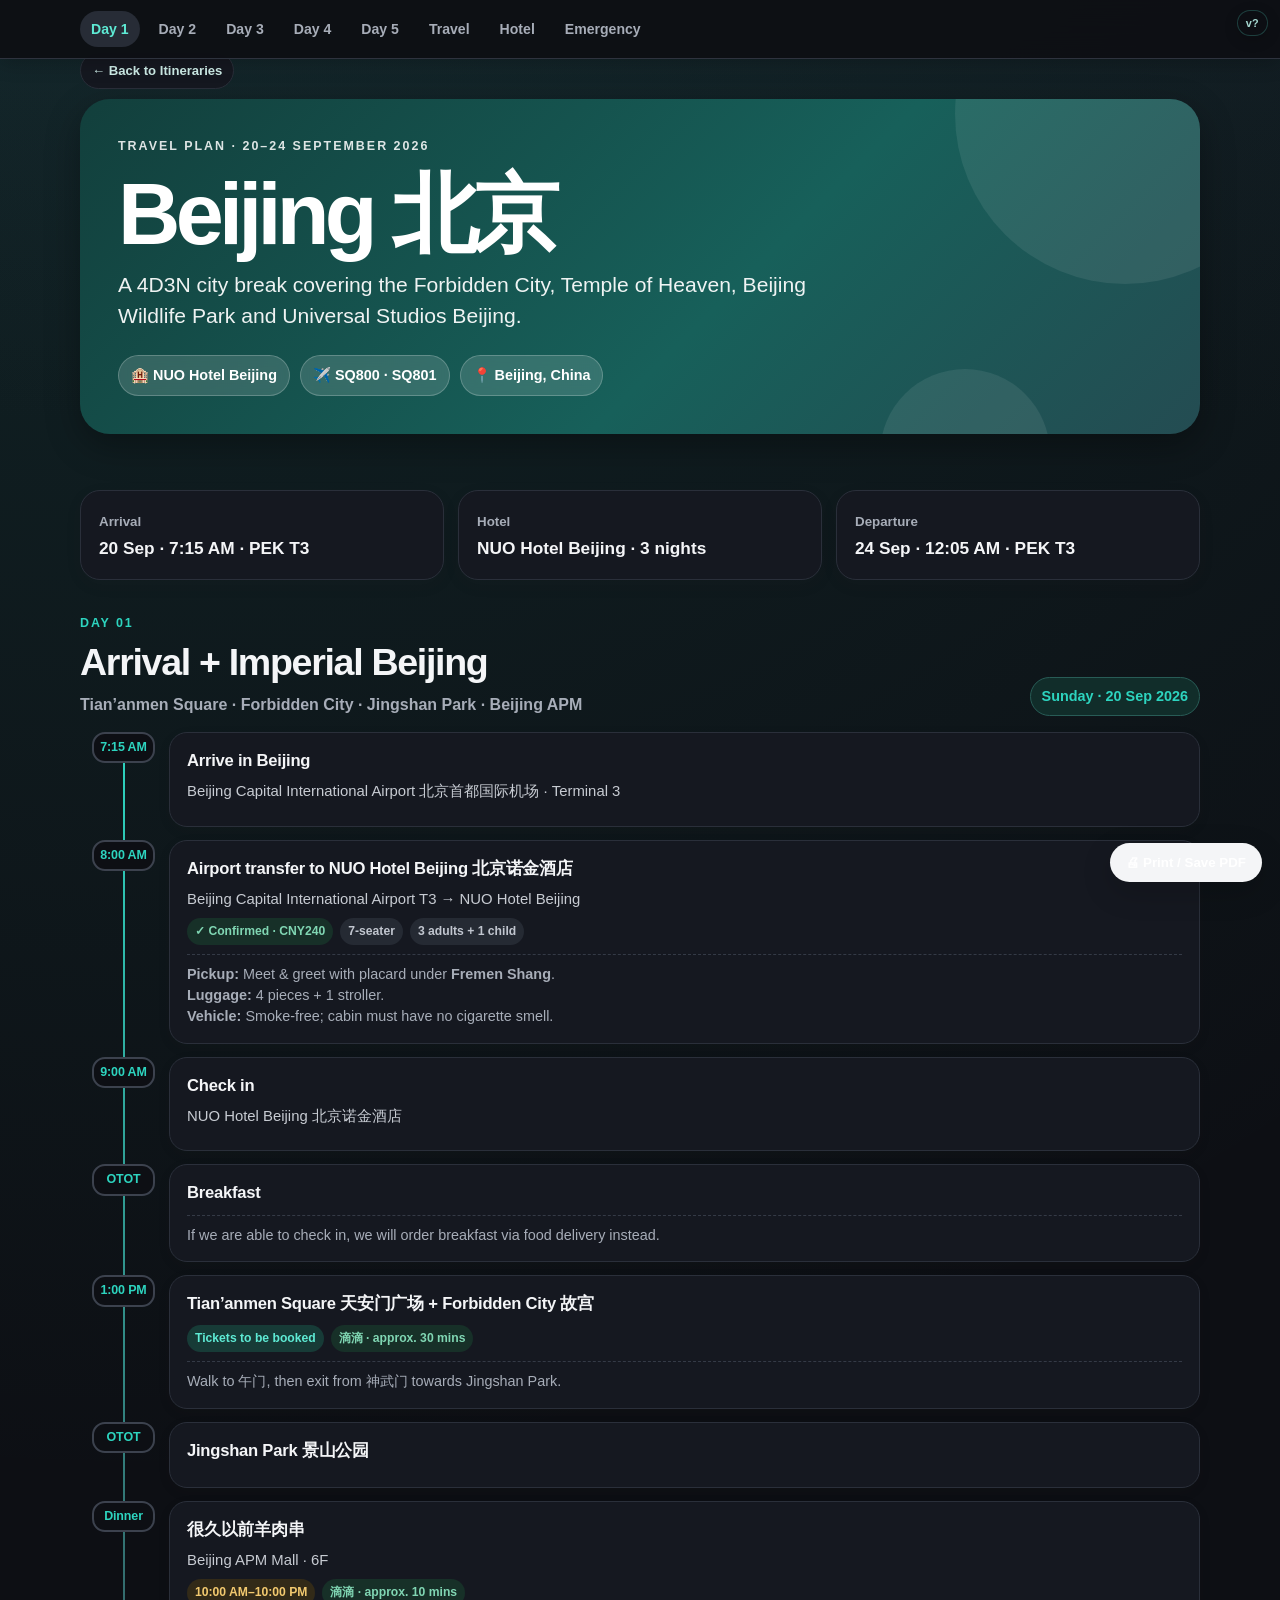
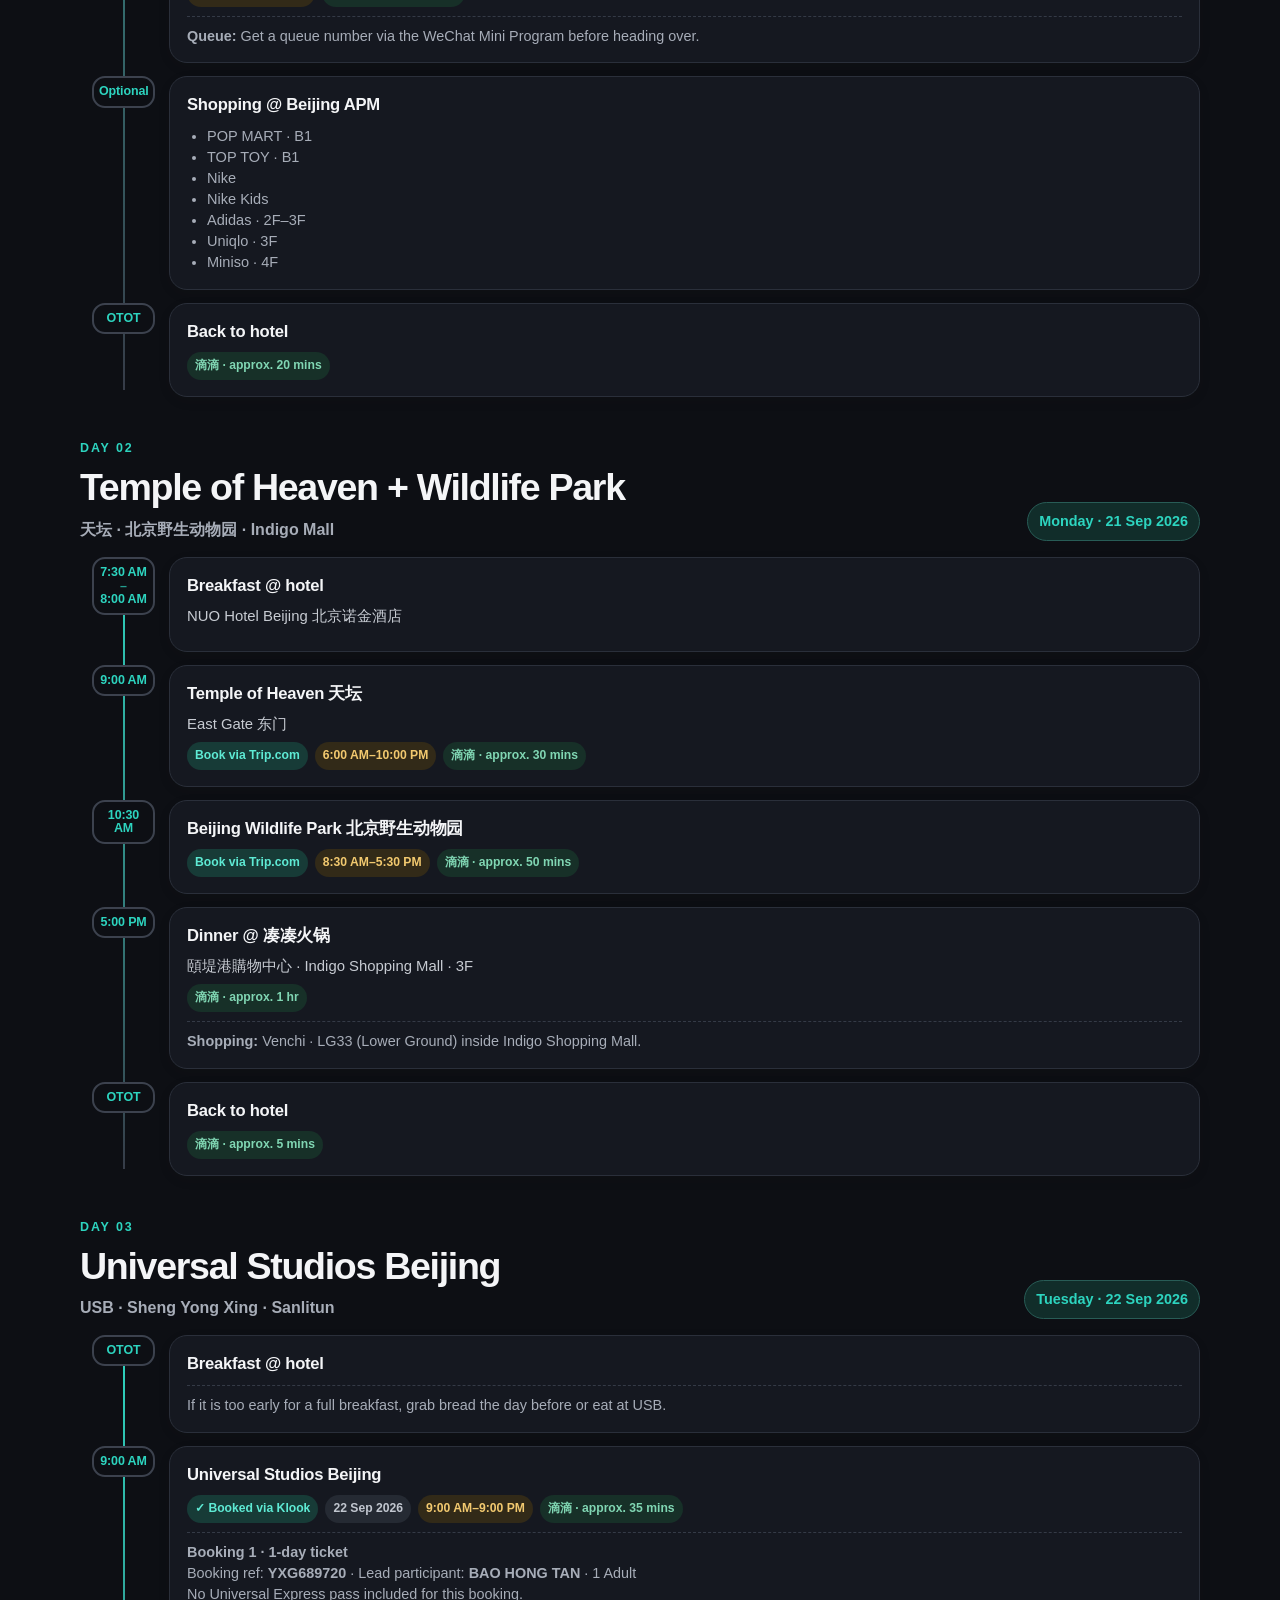
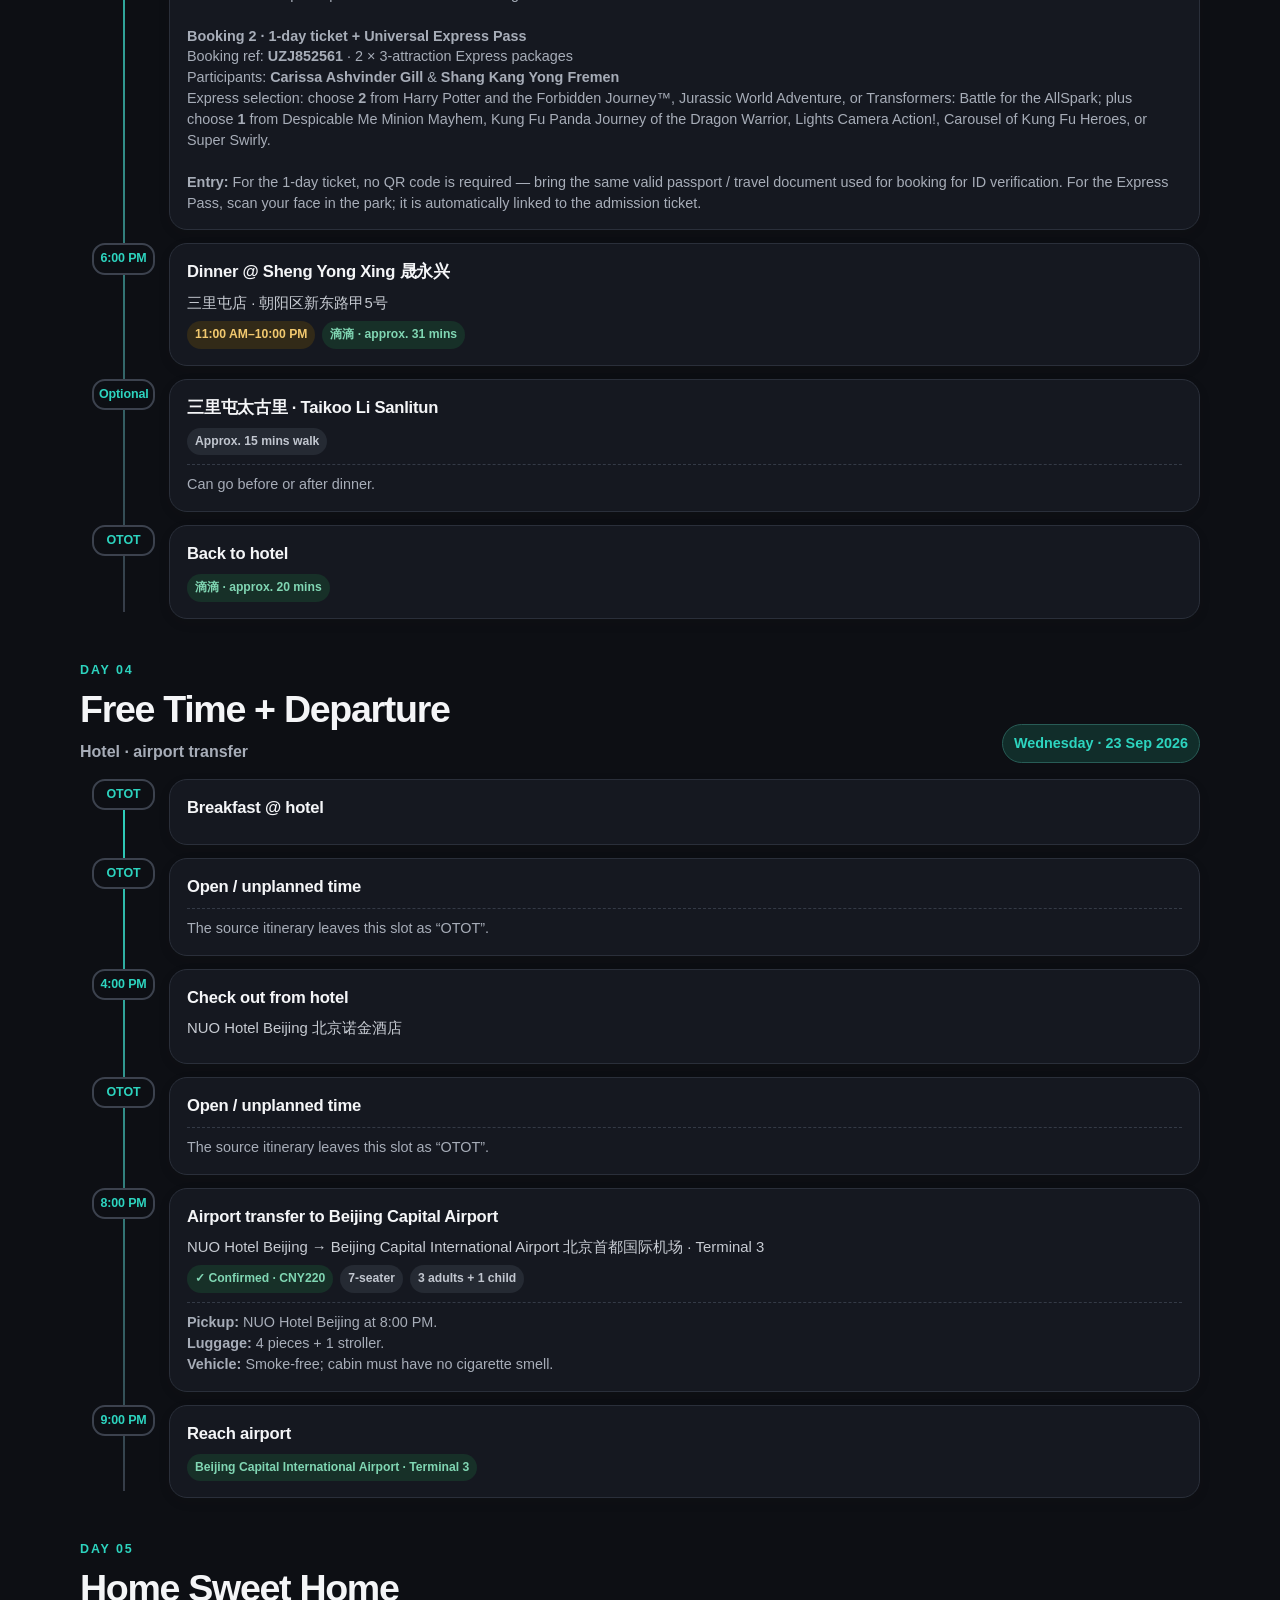
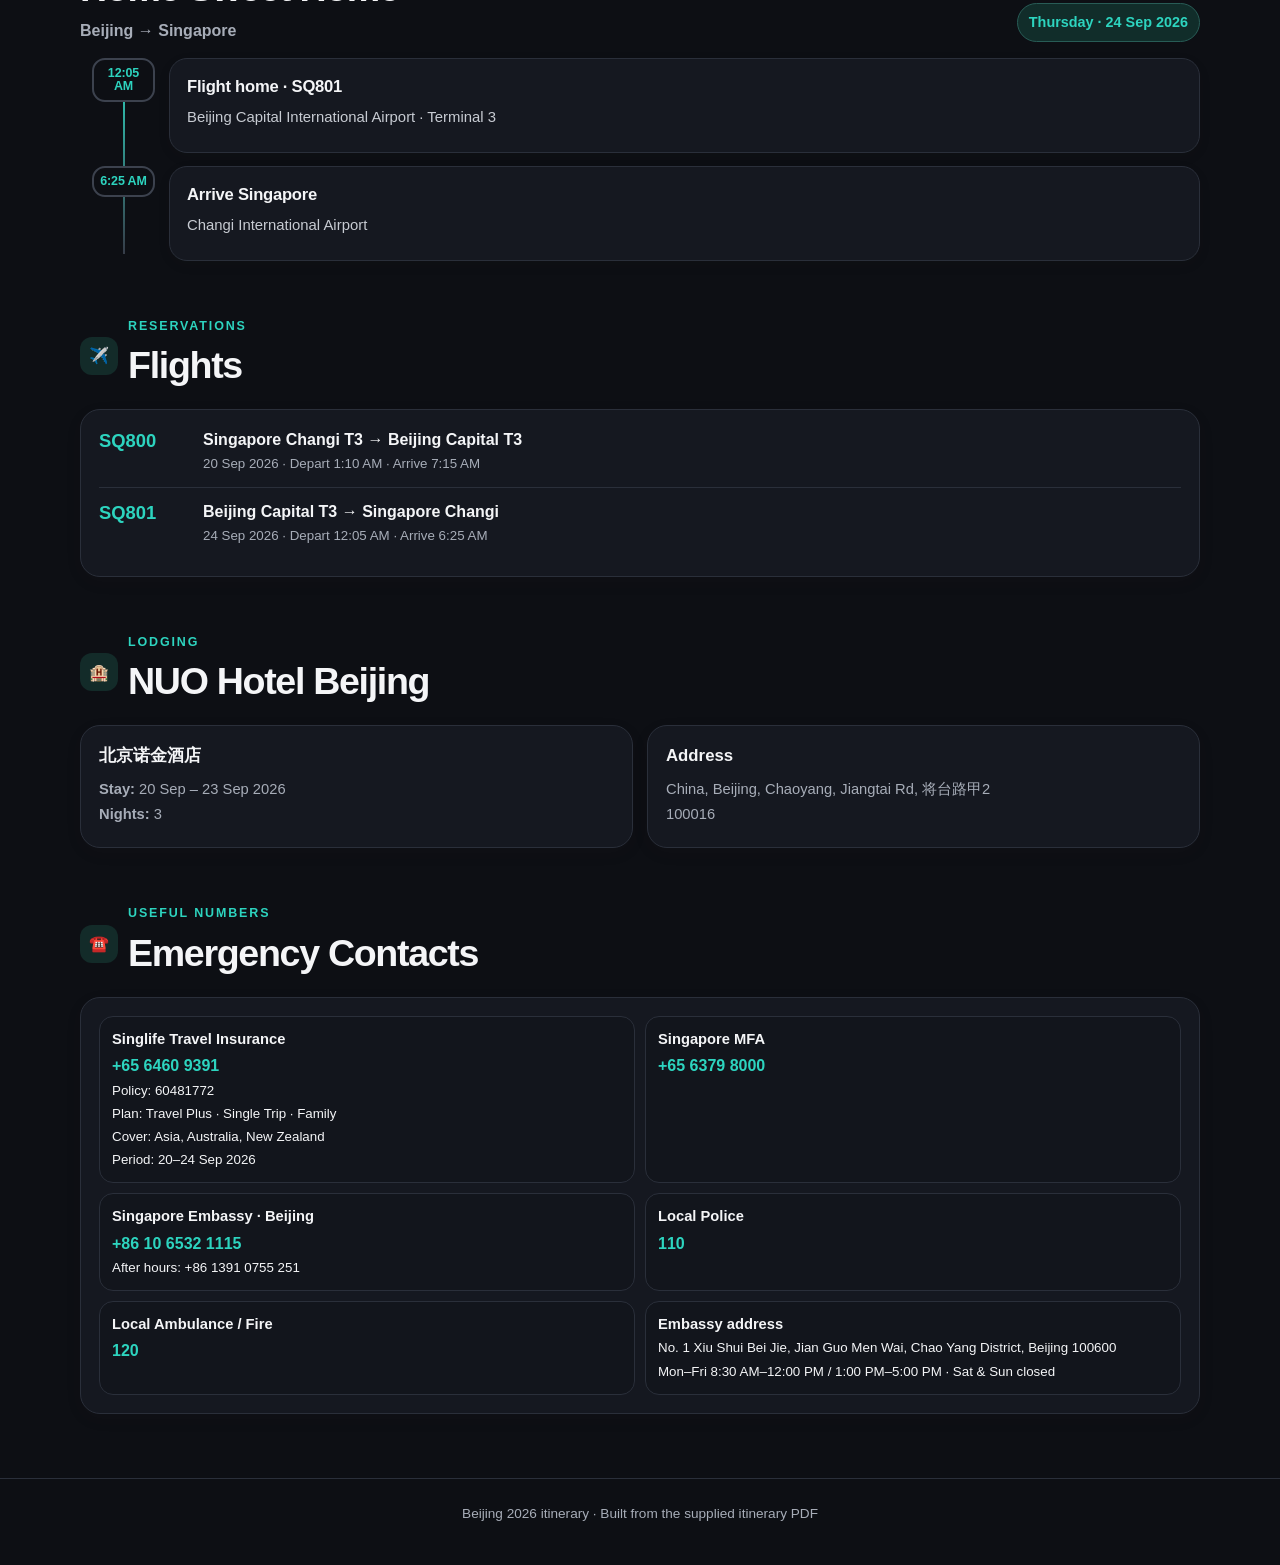
==== commit abd5d521: "Add Nike and Nike Kids to Beijing APM shopping list" ====
--- a/beijing-2026/index.html
+++ b/beijing-2026/index.html
@@ -20,240 +20,26 @@
     }
     *{box-sizing:border-box}
     html{scroll-behavior:smooth}
-    body{
-      margin:0;
-      color:var(--ink);
-      background:
-        radial-gradient(circle at 10% -10%, rgba(45,212,191,.14), transparent 30%),
-        linear-gradient(180deg,#11141b 0,#0d0f14 420px,#0d0f14 100%);
-      font-family: Inter, ui-sans-serif, -apple-system, BlinkMacSystemFont, "Segoe UI", "PingFang SC", "Microsoft YaHei", Arial, sans-serif;
-      line-height:1.45;
-    }
-    a{color:inherit}
-    .wrap{width:min(1120px,calc(100% - 28px));margin:auto}
-    header{padding:52px 0 28px}
-    .hero{
-      position:relative;overflow:hidden;border-radius:30px;padding:38px;
-      background:linear-gradient(135deg,#123f3c,#17605a 58%,#244c52);
-      color:#fff;box-shadow:var(--shadow);
-    }
-    .hero:before,.hero:after{content:"";position:absolute;border-radius:999px;background:rgba(255,255,255,.08)}
-    .hero:before{width:340px;height:340px;right:-95px;top:-155px}
-    .hero:after{width:170px;height:170px;right:150px;bottom:-105px}
-    .eyebrow{font-size:.78rem;font-weight:800;text-transform:uppercase;letter-spacing:.16em;opacity:.86}
-    h1{font-size:clamp(2.35rem,7vw,5.4rem);line-height:.93;margin:.22em 0 .18em;letter-spacing:-.055em}
-    .sub{font-size:clamp(1rem,2vw,1.32rem);max-width:700px;opacity:.93}
-    .hero-meta{display:flex;gap:10px;flex-wrap:wrap;margin-top:24px}
-    .pill{background:rgba(255,255,255,.14);border:1px solid rgba(255,255,255,.22);backdrop-filter:blur(6px);padding:9px 12px;border-radius:999px;font-size:.9rem;font-weight:700}
-    nav{position:fixed;top:0;left:0;right:0;z-index:50;background:rgba(13,15,20,.94);backdrop-filter:blur(16px);border-bottom:1px solid rgba(52,58,70,.85);box-shadow:0 4px 18px rgba(0,0,0,.22)}
-    .navin{display:flex;gap:8px;overflow:auto;padding:11px 0;scrollbar-width:none}
-    .navin::-webkit-scrollbar{display:none}
-    .navin a{text-decoration:none;white-space:nowrap;padding:8px 11px;border-radius:999px;color:var(--muted);font-size:.88rem;font-weight:750}
-    .navin a:hover,.navin a.active{background:#272c36;color:#5eead4}
-    main{padding:28px 0 64px}
-    .summary-grid{display:grid;grid-template-columns:repeat(3,1fr);gap:14px;margin-bottom:34px}
-    .summary{background:var(--card);border:1px solid var(--line);border-radius:20px;padding:18px;box-shadow:0 5px 18px rgba(70,47,30,.05)}
-    .summary small{color:var(--muted);font-weight:750}.summary strong{display:block;margin-top:4px;font-size:1.08rem}
-    .day{scroll-margin-top:74px;margin:28px 0 42px}
-    .day-head{display:flex;align-items:flex-end;justify-content:space-between;gap:18px;margin-bottom:16px}
-    .day-index{color:var(--red);font-size:.78rem;font-weight:900;letter-spacing:.15em;text-transform:uppercase}
-    h2{font-size:clamp(1.55rem,4vw,2.35rem);letter-spacing:-.035em;margin:3px 0}
-    .theme{color:var(--muted);font-weight:650}
-    .date-chip{font-size:.9rem;font-weight:800;color:var(--red);background:#112d2a;border:1px solid #285c56;border-radius:999px;padding:8px 11px;white-space:nowrap}
-    .timeline{position:relative;margin-left:12px}
-    .timeline:before{content:"";position:absolute;left:31px;top:7px;bottom:7px;width:2px;background:linear-gradient(var(--red),#363c48)}
-    .event{display:grid;grid-template-columns:63px 1fr;gap:14px;position:relative;margin:0 0 13px}
-    .time{position:relative;z-index:2;align-self:start;background:var(--paper);border:2px solid #3c424e;color:var(--red);border-radius:13px;padding:7px 5px;text-align:center;font-size:.78rem;font-weight:900;letter-spacing:-.01em;white-space:normal;overflow:visible;line-height:1.05}
-    .time .dash{display:block;opacity:.72;line-height:.8;margin:2px 0}.event-card{background:var(--card);border:1px solid var(--line);border-radius:18px;padding:16px 17px;box-shadow:0 4px 15px rgba(70,47,30,.045)}
-    .event-card h3{margin:0 0 8px;font-size:1.04rem;letter-spacing:-.015em}
-    .loc{color:#c7cbd2;font-size:.93rem;margin-bottom:7px}
-    .meta{display:flex;gap:7px;flex-wrap:wrap}
-    .tag{border-radius:999px;padding:5px 8px;font-size:.76rem;font-weight:800;background:#252a33;color:#c1c6cf}
-    .tag.book{background:#173b37;color:#5eead4}
-    .tag.ride{background:#173028;color:#80d6b3}
-    .tag.hours{background:#322a18;color:#f2c96f}
-    .note{margin-top:9px;padding-top:9px;border-top:1px dashed #343a46;color:var(--muted);font-size:.9rem}
-    .shops{margin:8px 0 0;padding-left:20px;color:var(--muted);font-size:.91rem}
-    .info-section{scroll-margin-top:74px;margin:56px 0 0}
-    .section-title{display:flex;align-items:center;gap:10px;margin-bottom:14px}
-    .section-title .icon{width:38px;height:38px;display:grid;place-items:center;border-radius:12px;background:#132b29}
-    .cards{display:grid;grid-template-columns:repeat(2,1fr);gap:14px}
-    .info-card{background:var(--card);border:1px solid var(--line);border-radius:20px;padding:18px;box-shadow:0 5px 18px rgba(70,47,30,.05)}
-    .info-card h3{margin:0 0 10px;font-size:1.05rem}.info-card p{margin:4px 0;color:var(--muted);font-size:.92rem}
-    .flight{display:grid;grid-template-columns:90px 1fr;gap:14px;padding:12px 0;border-top:1px solid var(--line)}
-    .flight:first-of-type{border-top:0;padding-top:0}.flight-no{font-size:1.15rem;font-weight:900;color:var(--red)}
-    .route{font-weight:800}.flight small{color:var(--muted)}
-    .emergency-grid{display:grid;grid-template-columns:repeat(2,1fr);gap:10px}
-    .emergency{border:1px solid var(--line);border-radius:14px;padding:12px;background:#12151c}
-    .emergency strong{display:block;font-size:.92rem}.emergency span{display:block;color:var(--red);font-weight:850;margin-top:4px}
-    footer{border-top:1px solid var(--line);padding:25px 0 42px;color:var(--muted);font-size:.85rem;text-align:center}
-    .print-btn{position:fixed;right:18px;bottom:18px;border:0;border-radius:999px;background:var(--ink);color:white;padding:12px 16px;font-weight:800;box-shadow:0 10px 30px rgba(0,0,0,.18);cursor:pointer}
-    @media(max-width:760px){
-      body{padding-bottom:calc(94px + env(safe-area-inset-bottom))}
-      nav{top:auto;bottom:calc(28px + env(safe-area-inset-bottom));left:10px;right:10px;border:1px solid rgba(63,70,84,.95);border-radius:18px;box-shadow:0 8px 28px rgba(0,0,0,.5);background:rgba(18,21,28,.98);overflow:hidden}
-      .navin{width:100%;padding:7px 8px;gap:4px;justify-content:flex-start;overflow-x:auto;-webkit-overflow-scrolling:touch}
-      .navin a{padding:8px 9px;font-size:.76rem;flex:0 0 auto;text-align:center}
-      header{padding:12px 0 10px}
-      .hero{padding:16px 17px;border-radius:18px}
-      .hero:before{width:180px;height:180px;right:-60px;top:-90px}
-      .hero:after{display:none}
-      .eyebrow{font-size:.65rem;letter-spacing:.12em}
-      h1{font-size:2.05rem;line-height:.95;margin:.14em 0 .12em}
-      .sub{font-size:.82rem;line-height:1.32;max-width:none}
-      .hero-meta{gap:5px;margin-top:10px}
-      .pill{padding:5px 7px;font-size:.7rem}
-      main{padding-top:8px}
-      .summary-grid{grid-template-columns:repeat(3,1fr);gap:6px;margin-bottom:18px}
-      .summary{border-radius:12px;padding:8px 7px;min-width:0}
-      .summary small{font-size:.63rem}
-      .summary strong{font-size:.7rem;line-height:1.25;margin-top:2px;overflow-wrap:anywhere}
-      .cards,.emergency-grid{grid-template-columns:1fr}
-      .day-head{align-items:flex-start;flex-direction:column}
-      .date-chip{white-space:normal}
-      .timeline{margin-left:0}.timeline:before{left:38px}
-      .event{grid-template-columns:78px 1fr;gap:10px}
-      .time{font-size:.71rem;padding:8px 4px;min-width:78px}
-      .event-card{padding:14px}.flight{grid-template-columns:75px 1fr}.print-btn{display:none}
-      .day,.info-section{scroll-margin-top:12px;scroll-margin-bottom:calc(98px + env(safe-area-inset-bottom))}
-    }
-    @media print{
-      body{background:#fff}.wrap{width:100%}nav,.print-btn{display:none}header{padding:0 0 14px}.hero{box-shadow:none;border-radius:0}.event-card,.info-card,.summary{box-shadow:none}.day{break-inside:avoid}.info-section{break-inside:avoid}main{padding-bottom:0}
-    }
-    @media (max-width: 768px) {
-      .mobile-nav, .day-nav, nav {bottom: calc(env(safe-area-inset-bottom, 0px) + 48px) !important;}
-      body {padding-bottom: calc(env(safe-area-inset-bottom, 0px) + 150px) !important;}
-    }
-
-    .back-row{width:min(1120px,calc(100% - 28px));margin:0 auto 10px}
-    .back-home{display:inline-flex;align-items:center;gap:7px;padding:8px 11px;border-radius:999px;background:#151820;border:1px solid #2a2f3a;color:#cfeee9;text-decoration:none;font-size:.82rem;font-weight:800;transition:background .18s ease,border-color .18s ease,color .18s ease,transform .18s ease}
-    .back-home:hover,.back-home:focus{background:#173b37;border-color:#2f7068;color:#5eead4;transform:translateY(-1px)}
-    @media(max-width:760px){.back-row{margin-bottom:8px}.back-home{padding:7px 9px;font-size:.72rem}}
-    @media print{.back-row{display:none}}
-  
-</style>
+    body{margin:0;color:var(--ink);background:radial-gradient(circle at 10% -10%, rgba(45,212,191,.14), transparent 30%),linear-gradient(180deg,#11141b 0,#0d0f14 420px,#0d0f14 100%);font-family:Inter,ui-sans-serif,-apple-system,BlinkMacSystemFont,"Segoe UI","PingFang SC","Microsoft YaHei",Arial,sans-serif;line-height:1.45}
+    a{color:inherit}.wrap{width:min(1120px,calc(100% - 28px));margin:auto}header{padding:52px 0 28px}.hero{position:relative;overflow:hidden;border-radius:30px;padding:38px;background:linear-gradient(135deg,#123f3c,#17605a 58%,#244c52);color:#fff;box-shadow:var(--shadow)}.hero:before,.hero:after{content:"";position:absolute;border-radius:999px;background:rgba(255,255,255,.08)}.hero:before{width:340px;height:340px;right:-95px;top:-155px}.hero:after{width:170px;height:170px;right:150px;bottom:-105px}.eyebrow{font-size:.78rem;font-weight:800;text-transform:uppercase;letter-spacing:.16em;opacity:.86}h1{font-size:clamp(2.35rem,7vw,5.4rem);line-height:.93;margin:.22em 0 .18em;letter-spacing:-.055em}.sub{font-size:clamp(1rem,2vw,1.32rem);max-width:700px;opacity:.93}.hero-meta{display:flex;gap:10px;flex-wrap:wrap;margin-top:24px}.pill{background:rgba(255,255,255,.14);border:1px solid rgba(255,255,255,.22);backdrop-filter:blur(6px);padding:9px 12px;border-radius:999px;font-size:.9rem;font-weight:700}nav{position:fixed;top:0;left:0;right:0;z-index:50;background:rgba(13,15,20,.94);backdrop-filter:blur(16px);border-bottom:1px solid rgba(52,58,70,.85);box-shadow:0 4px 18px rgba(0,0,0,.22)}.navin{display:flex;gap:8px;overflow:auto;padding:11px 0;scrollbar-width:none}.navin::-webkit-scrollbar{display:none}.navin a{text-decoration:none;white-space:nowrap;padding:8px 11px;border-radius:999px;color:var(--muted);font-size:.88rem;font-weight:750}.navin a:hover,.navin a.active{background:#272c36;color:#5eead4}main{padding:28px 0 64px}.summary-grid{display:grid;grid-template-columns:repeat(3,1fr);gap:14px;margin-bottom:34px}.summary{background:var(--card);border:1px solid var(--line);border-radius:20px;padding:18px;box-shadow:0 5px 18px rgba(70,47,30,.05)}.summary small{color:var(--muted);font-weight:750}.summary strong{display:block;margin-top:4px;font-size:1.08rem}.day{scroll-margin-top:74px;margin:28px 0 42px}.day-head{display:flex;align-items:flex-end;justify-content:space-between;gap:18px;margin-bottom:16px}.day-index{color:var(--red);font-size:.78rem;font-weight:900;letter-spacing:.15em;text-transform:uppercase}h2{font-size:clamp(1.55rem,4vw,2.35rem);letter-spacing:-.035em;margin:3px 0}.theme{color:var(--muted);font-weight:650}.date-chip{font-size:.9rem;font-weight:800;color:var(--red);background:#112d2a;border:1px solid #285c56;border-radius:999px;padding:8px 11px;white-space:nowrap}.timeline{position:relative;margin-left:12px}.timeline:before{content:"";position:absolute;left:31px;top:7px;bottom:7px;width:2px;background:linear-gradient(var(--red),#363c48)}.event{display:grid;grid-template-columns:63px 1fr;gap:14px;position:relative;margin:0 0 13px}.time{position:relative;z-index:2;align-self:start;background:var(--paper);border:2px solid #3c424e;color:var(--red);border-radius:13px;padding:7px 5px;text-align:center;font-size:.78rem;font-weight:900;letter-spacing:-.01em;white-space:normal;overflow:visible;line-height:1.05}.time .dash{display:block;opacity:.72;line-height:.8;margin:2px 0}.event-card{background:var(--card);border:1px solid var(--line);border-radius:18px;padding:16px 17px;box-shadow:0 4px 15px rgba(70,47,30,.045)}.event-card h3{margin:0 0 8px;font-size:1.04rem;letter-spacing:-.015em}.loc{color:#c7cbd2;font-size:.93rem;margin-bottom:7px}.meta{display:flex;gap:7px;flex-wrap:wrap}.tag{border-radius:999px;padding:5px 8px;font-size:.76rem;font-weight:800;background:#252a33;color:#c1c6cf}.tag.book{background:#173b37;color:#5eead4}.tag.ride{background:#173028;color:#80d6b3}.tag.hours{background:#322a18;color:#f2c96f}.note{margin-top:9px;padding-top:9px;border-top:1px dashed #343a46;color:var(--muted);font-size:.9rem}.shops{margin:8px 0 0;padding-left:20px;color:var(--muted);font-size:.91rem}.info-section{scroll-margin-top:74px;margin:56px 0 0}.section-title{display:flex;align-items:center;gap:10px;margin-bottom:14px}.section-title .icon{width:38px;height:38px;display:grid;place-items:center;border-radius:12px;background:#132b29}.cards{display:grid;grid-template-columns:repeat(2,1fr);gap:14px}.info-card{background:var(--card);border:1px solid var(--line);border-radius:20px;padding:18px;box-shadow:0 5px 18px rgba(70,47,30,.05)}.info-card h3{margin:0 0 10px;font-size:1.05rem}.info-card p{margin:4px 0;color:var(--muted);font-size:.92rem}.flight{display:grid;grid-template-columns:90px 1fr;gap:14px;padding:12px 0;border-top:1px solid var(--line)}.flight:first-of-type{border-top:0;padding-top:0}.flight-no{font-size:1.15rem;font-weight:900;color:var(--red)}.route{font-weight:800}.flight small{color:var(--muted)}.emergency-grid{display:grid;grid-template-columns:repeat(2,1fr);gap:10px}.emergency{border:1px solid var(--line);border-radius:14px;padding:12px;background:#12151c}.emergency strong{display:block;font-size:.92rem}.emergency span{display:block;color:var(--red);font-weight:850;margin-top:4px}footer{border-top:1px solid var(--line);padding:25px 0 42px;color:var(--muted);font-size:.85rem;text-align:center}.print-btn{position:fixed;right:18px;bottom:18px;border:0;border-radius:999px;background:var(--ink);color:white;padding:12px 16px;font-weight:800;box-shadow:0 10px 30px rgba(0,0,0,.18);cursor:pointer}@media(max-width:760px){body{padding-bottom:calc(94px + env(safe-area-inset-bottom))}nav{top:auto;bottom:calc(28px + env(safe-area-inset-bottom));left:10px;right:10px;border:1px solid rgba(63,70,84,.95);border-radius:18px;box-shadow:0 8px 28px rgba(0,0,0,.5);background:rgba(18,21,28,.98);overflow:hidden}.navin{width:100%;padding:7px 8px;gap:4px;justify-content:flex-start;overflow-x:auto;-webkit-overflow-scrolling:touch}.navin a{padding:8px 9px;font-size:.76rem;flex:0 0 auto;text-align:center}header{padding:12px 0 10px}.hero{padding:16px 17px;border-radius:18px}.hero:before{width:180px;height:180px;right:-60px;top:-90px}.hero:after{display:none}.eyebrow{font-size:.65rem;letter-spacing:.12em}h1{font-size:2.05rem;line-height:.95;margin:.14em 0 .12em}.sub{font-size:.82rem;line-height:1.32;max-width:none}.hero-meta{gap:5px;margin-top:10px}.pill{padding:5px 7px;font-size:.7rem}main{padding-top:8px}.summary-grid{grid-template-columns:repeat(3,1fr);gap:6px;margin-bottom:18px}.summary{border-radius:12px;padding:8px 7px;min-width:0}.summary small{font-size:.63rem}.summary strong{font-size:.7rem;line-height:1.25;margin-top:2px;overflow-wrap:anywhere}.cards,.emergency-grid{grid-template-columns:1fr}.day-head{align-items:flex-start;flex-direction:column}.date-chip{white-space:normal}.timeline{margin-left:0}.timeline:before{left:38px}.event{grid-template-columns:78px 1fr;gap:10px}.time{font-size:.71rem;padding:8px 4px;min-width:78px}.event-card{padding:14px}.flight{grid-template-columns:75px 1fr}.print-btn{display:none}.day,.info-section{scroll-margin-top:12px;scroll-margin-bottom:calc(98px + env(safe-area-inset-bottom))}}@media print{body{background:#fff}.wrap{width:100%}nav,.print-btn{display:none}header{padding:0 0 14px}.hero{box-shadow:none;border-radius:0}.event-card,.info-card,.summary{box-shadow:none}.day{break-inside:avoid}.info-section{break-inside:avoid}main{padding-bottom:0}}@media (max-width:768px){.mobile-nav,.day-nav,nav{bottom:calc(env(safe-area-inset-bottom,0px) + 48px)!important}body{padding-bottom:calc(env(safe-area-inset-bottom,0px) + 150px)!important}}.back-row{width:min(1120px,calc(100% - 28px));margin:0 auto 10px}.back-home{display:inline-flex;align-items:center;gap:7px;padding:8px 11px;border-radius:999px;background:#151820;border:1px solid #2a2f3a;color:#cfeee9;text-decoration:none;font-size:.82rem;font-weight:800;transition:background .18s ease,border-color .18s ease,color .18s ease,transform .18s ease}.back-home:hover,.back-home:focus{background:#173b37;border-color:#2f7068;color:#5eead4;transform:translateY(-1px)}@media(max-width:760px){.back-row{margin-bottom:8px}.back-home{padding:7px 9px;font-size:.72rem}}@media print{.back-row{display:none}}
+  </style>
   <link rel="stylesheet" href="../assets/print.css" media="print">
   <link rel="stylesheet" href="../assets/site-ui.css">
 </head>
 <body>
-<header>
-    <div class="back-row"><a class="back-home" href="../" aria-label="Back to main itinerary page">← Back to Itineraries</a></div>
-    <div class="wrap hero">
-      <div class="eyebrow">Travel Plan · 20–24 September 2026</div>
-      <h1>Beijing <span class="zh-title">北京</span></h1>
-      <div class="sub">A 4D3N city break covering the Forbidden City, Temple of Heaven, Beijing Wildlife Park and Universal Studios Beijing.</div>
-      <div class="hero-meta"><span class="pill">🏨 NUO Hotel Beijing</span><span class="pill">✈️ SQ800 · SQ801</span><span class="pill">📍 Beijing, China</span></div>
-    </div>
-  </header>
-  <nav><div class="wrap navin"><a href="#day1">Day 1</a><a href="#day2">Day 2</a><a href="#day3">Day 3</a><a href="#day4">Day 4</a><a href="#day5">Day 5</a><a href="#travel">Travel</a><a href="#hotel">Hotel</a><a href="#emergency">Emergency</a></div></nav>
-  <main class="wrap">
-    <div class="summary-grid"><div class="summary"><small>Arrival</small><strong>20 Sep · 7:15 AM · PEK T3</strong></div><div class="summary"><small>Hotel</small><strong>NUO Hotel Beijing · 3 nights</strong></div><div class="summary"><small>Departure</small><strong>24 Sep · 12:05 AM · PEK T3</strong></div></div>
-    <section class="day" id="day1"><div class="day-head"><div><div class="day-index">Day 01</div><h2>Arrival + Imperial Beijing</h2><div class="theme">Tian’anmen Square · Forbidden City · Jingshan Park · Beijing APM</div></div><div class="date-chip">Sunday · 20 Sep 2026</div></div><div class="timeline">
-      <article class="event"><div class="time">7:15 AM</div><div class="event-card"><h3>Arrive in Beijing</h3><div class="loc">Beijing Capital International Airport 北京首都国际机场 · Terminal 3</div></div></article>
-      <article class="event"><div class="time">8:00 AM</div><div class="event-card"><h3>Airport transfer to NUO Hotel Beijing 北京诺金酒店</h3><div class="loc">Beijing Capital International Airport T3 → NUO Hotel Beijing</div><div class="meta"><span class="tag ride">✓ Confirmed · CNY240</span><span class="tag">7-seater</span><span class="tag">3 adults + 1 child</span></div><div class="note"><strong>Pickup:</strong> Meet &amp; greet with placard under <strong>Fremen Shang</strong>.<br><strong>Luggage:</strong> 4 pieces + 1 stroller.<br><strong>Vehicle:</strong> Smoke-free; cabin must have no cigarette smell.</div></div></article>
-      <article class="event"><div class="time">9:00 AM</div><div class="event-card"><h3>Check in</h3><div class="loc">NUO Hotel Beijing 北京诺金酒店</div></div></article>
-      <article class="event"><div class="time">OTOT</div><div class="event-card"><h3>Breakfast</h3><div class="note">If we are able to check in, we will order breakfast via food delivery instead.</div></div></article>
-      <article class="event"><div class="time">1:00 PM</div><div class="event-card"><h3>Tian’anmen Square 天安门广场 + Forbidden City 故宫</h3><div class="meta"><span class="tag book">Tickets to be booked</span><span class="tag ride">滴滴 · approx. 30 mins</span></div><div class="note">Walk to 午门, then exit from 神武门 towards Jingshan Park.</div></div></article>
-      <article class="event"><div class="time">OTOT</div><div class="event-card"><h3>Jingshan Park 景山公园</h3></div></article>
-      <article class="event"><div class="time">Dinner</div><div class="event-card"><h3>很久以前羊肉串</h3><div class="loc">Beijing APM Mall · 6F</div><div class="meta"><span class="tag hours">10:00 AM–10:00 PM</span><span class="tag ride">滴滴 · approx. 10 mins</span></div><div class="note"><strong>Queue:</strong> Get a queue number via the WeChat Mini Program before heading over.</div></div></article>
-      <article class="event"><div class="time">Optional</div><div class="event-card"><h3>Shopping @ Beijing APM</h3><ul class="shops"><li>POP MART · B1</li><li>TOP TOY · B1</li><li>Adidas · 2F–3F</li><li>Uniqlo · 3F</li><li>Miniso · 4F</li></ul></div></article>
-      <article class="event"><div class="time">OTOT</div><div class="event-card"><h3>Back to hotel</h3><div class="meta"><span class="tag ride">滴滴 · approx. 20 mins</span></div></div></article>
-    </div></section>
-    <section class="day" id="day2"><div class="day-head"><div><div class="day-index">Day 02</div><h2>Temple of Heaven + Wildlife Park</h2><div class="theme">天坛 · 北京野生动物园 · Indigo Mall</div></div><div class="date-chip">Monday · 21 Sep 2026</div></div><div class="timeline">
-      <article class="event"><div class="time">7:30 AM<span class="dash">–</span>8:00 AM</div><div class="event-card"><h3>Breakfast @ hotel</h3><div class="loc">NUO Hotel Beijing 北京诺金酒店</div></div></article>
-      <article class="event"><div class="time">9:00 AM</div><div class="event-card"><h3>Temple of Heaven 天坛</h3><div class="loc">East Gate 东门</div><div class="meta"><span class="tag book">Book via Trip.com</span><span class="tag hours">6:00 AM–10:00 PM</span><span class="tag ride">滴滴 · approx. 30 mins</span></div></div></article>
-      <article class="event"><div class="time">10:30 AM</div><div class="event-card"><h3>Beijing Wildlife Park 北京野生动物园</h3><div class="meta"><span class="tag book">Book via Trip.com</span><span class="tag hours">8:30 AM–5:30 PM</span><span class="tag ride">滴滴 · approx. 50 mins</span></div></div></article>
-      <article class="event"><div class="time">5:00 PM</div><div class="event-card"><h3>Dinner @ 凑凑火锅</h3><div class="loc">頤堤港購物中心 · Indigo Shopping Mall · 3F</div><div class="meta"><span class="tag ride">滴滴 · approx. 1 hr</span></div><div class="note"><strong>Shopping:</strong> Venchi · LG33 (Lower Ground) inside Indigo Shopping Mall.</div></div></article>
-      <article class="event"><div class="time">OTOT</div><div class="event-card"><h3>Back to hotel</h3><div class="meta"><span class="tag ride">滴滴 · approx. 5 mins</span></div></div></article>
-    </div></section>
-    <section class="day" id="day3"><div class="day-head"><div><div class="day-index">Day 03</div><h2>Universal Studios Beijing</h2><div class="theme">USB · Sheng Yong Xing · Sanlitun</div></div><div class="date-chip">Tuesday · 22 Sep 2026</div></div><div class="timeline">
-      <article class="event"><div class="time">OTOT</div><div class="event-card"><h3>Breakfast @ hotel</h3><div class="note">If it is too early for a full breakfast, grab bread the day before or eat at USB.</div></div></article>
-      <article class="event"><div class="time">9:00 AM</div><div class="event-card"><h3>Universal Studios Beijing</h3><div class="meta"><span class="tag book">✓ Booked via Klook</span><span class="tag">22 Sep 2026</span><span class="tag hours">9:00 AM–9:00 PM</span><span class="tag ride">滴滴 · approx. 35 mins</span></div><div class="note"><strong>Booking 1 · 1-day ticket</strong><br>Booking ref: <strong>YXG689720</strong> · Lead participant: <strong>BAO HONG TAN</strong> · 1 Adult<br>No Universal Express pass included for this booking.<br><br><strong>Booking 2 · 1-day ticket + Universal Express Pass</strong><br>Booking ref: <strong>UZJ852561</strong> · 2 × 3-attraction Express packages<br>Participants: <strong>Carissa Ashvinder Gill</strong> &amp; <strong>Shang Kang Yong Fremen</strong><br>Express selection: choose <strong>2</strong> from Harry Potter and the Forbidden Journey™, Jurassic World Adventure, or Transformers: Battle for the AllSpark; plus choose <strong>1</strong> from Despicable Me Minion Mayhem, Kung Fu Panda Journey of the Dragon Warrior, Lights Camera Action!, Carousel of Kung Fu Heroes, or Super Swirly.<br><br><strong>Entry:</strong> For the 1-day ticket, no QR code is required — bring the same valid passport / travel document used for booking for ID verification. For the Express Pass, scan your face in the park; it is automatically linked to the admission ticket.</div></div></article>
-      <article class="event"><div class="time">6:00 PM</div><div class="event-card"><h3>Dinner @ Sheng Yong Xing 晟永兴</h3><div class="loc">三里屯店 · 朝阳区新东路甲5号</div><div class="meta"><span class="tag hours">11:00 AM–10:00 PM</span><span class="tag ride">滴滴 · approx. 31 mins</span></div></div></article>
-      <article class="event"><div class="time">Optional</div><div class="event-card"><h3>三里屯太古里 · Taikoo Li Sanlitun</h3><div class="meta"><span class="tag">Approx. 15 mins walk</span></div><div class="note">Can go before or after dinner.</div></div></article>
-      <article class="event"><div class="time">OTOT</div><div class="event-card"><h3>Back to hotel</h3><div class="meta"><span class="tag ride">滴滴 · approx. 20 mins</span></div></div></article>
-    </div></section>
-    <section class="day" id="day4"><div class="day-head"><div><div class="day-index">Day 04</div><h2>Free Time + Departure</h2><div class="theme">Hotel · airport transfer</div></div><div class="date-chip">Wednesday · 23 Sep 2026</div></div><div class="timeline">
-      <article class="event"><div class="time">OTOT</div><div class="event-card"><h3>Breakfast @ hotel</h3></div></article>
-      <article class="event"><div class="time">OTOT</div><div class="event-card"><h3>Open / unplanned time</h3><div class="note">The source itinerary leaves this slot as “OTOT”.</div></div></article>
-      <article class="event"><div class="time">4:00 PM</div><div class="event-card"><h3>Check out from hotel</h3><div class="loc">NUO Hotel Beijing 北京诺金酒店</div></div></article>
-      <article class="event"><div class="time">OTOT</div><div class="event-card"><h3>Open / unplanned time</h3><div class="note">The source itinerary leaves this slot as “OTOT”.</div></div></article>
-      <article class="event"><div class="time">8:00 PM</div><div class="event-card"><h3>Airport transfer to Beijing Capital Airport</h3><div class="loc">NUO Hotel Beijing → Beijing Capital International Airport 北京首都国际机场 · Terminal 3</div><div class="meta"><span class="tag ride">✓ Confirmed · CNY220</span><span class="tag">7-seater</span><span class="tag">3 adults + 1 child</span></div><div class="note"><strong>Pickup:</strong> NUO Hotel Beijing at 8:00 PM.<br><strong>Luggage:</strong> 4 pieces + 1 stroller.<br><strong>Vehicle:</strong> Smoke-free; cabin must have no cigarette smell.</div></div></article>
-      <article class="event"><div class="time">9:00 PM</div><div class="event-card"><h3>Reach airport</h3><div class="meta"><span class="tag ride">Beijing Capital International Airport · Terminal 3</span></div></div></article>
-    </div></section>
-    <section class="day" id="day5"><div class="day-head"><div><div class="day-index">Day 05</div><h2>Home Sweet Home</h2><div class="theme">Beijing → Singapore</div></div><div class="date-chip">Thursday · 24 Sep 2026</div></div><div class="timeline">
-      <article class="event"><div class="time">12:05 AM</div><div class="event-card"><h3>Flight home · SQ801</h3><div class="loc">Beijing Capital International Airport · Terminal 3</div></div></article>
-      <article class="event"><div class="time">6:25 AM</div><div class="event-card"><h3>Arrive Singapore</h3><div class="loc">Changi International Airport</div></div></article>
-    </div></section>
-    <section class="info-section" id="travel"><div class="section-title"><div class="icon">✈️</div><div><div class="day-index">Reservations</div><h2>Flights</h2></div></div><div class="info-card"><div class="flight"><div class="flight-no">SQ800</div><div><div class="route">Singapore Changi T3 → Beijing Capital T3</div><small>20 Sep 2026 · Depart 1:10 AM · Arrive 7:15 AM</small></div></div><div class="flight"><div class="flight-no">SQ801</div><div><div class="route">Beijing Capital T3 → Singapore Changi</div><small>24 Sep 2026 · Depart 12:05 AM · Arrive 6:25 AM</small></div></div></div></section>
-    <section class="info-section" id="hotel"><div class="section-title"><div class="icon">🏨</div><div><div class="day-index">Lodging</div><h2>NUO Hotel Beijing</h2></div></div><div class="cards"><div class="info-card"><h3>北京诺金酒店</h3><p><strong>Stay:</strong> 20 Sep – 23 Sep 2026</p><p><strong>Nights:</strong> 3</p></div><div class="info-card"><h3>Address</h3><p>China, Beijing, Chaoyang, Jiangtai Rd, 将台路甲2</p><p>100016</p></div></div></section>
-    <section class="info-section" id="emergency"><div class="section-title"><div class="icon">☎️</div><div><div class="day-index">Useful Numbers</div><h2>Emergency Contacts</h2></div></div><div class="info-card"><div class="emergency-grid"><div class="emergency"><strong>Singlife Travel Insurance</strong><span>+65 6460 9391</span><small>Policy: 60481772<br>Plan: Travel Plus · Single Trip · Family<br>Cover: Asia, Australia, New Zealand<br>Period: 20–24 Sep 2026</small></div><div class="emergency"><strong>Singapore MFA</strong><span>+65 6379 8000</span></div><div class="emergency"><strong>Singapore Embassy · Beijing</strong><span>+86 10 6532 1115</span><small>After hours: +86 1391 0755 251</small></div><div class="emergency"><strong>Local Police</strong><span>110</span></div><div class="emergency"><strong>Local Ambulance / Fire</strong><span>120</span></div><div class="emergency"><strong>Embassy address</strong><small>No. 1 Xiu Shui Bei Jie, Jian Guo Men Wai, Chao Yang District, Beijing 100600<br>Mon–Fri 8:30 AM–12:00 PM / 1:00 PM–5:00 PM · Sat & Sun closed</small></div></div></div></section>
-  </main>
-  <button class="print-btn" onclick="window.print()">🖨 Print / Save PDF</button>
-  <footer><div class="wrap">Beijing 2026 itinerary · Built from the supplied itinerary PDF</div></footer>
-  <script>
-    const nav = document.querySelector('nav');
-    const navScroller = document.querySelector('.navin');
-    const navLinks = [...document.querySelectorAll('.navin a')];
-    const sections = navLinks.map(a => document.querySelector(a.getAttribute('href'))).filter(Boolean);
-    let activeId = '';
-    function keepTabVisible(link) {
-      if (!link || !navScroller) return;
-      const left = link.offsetLeft;
-      const right = left + link.offsetWidth;
-      const viewLeft = navScroller.scrollLeft;
-      const viewRight = viewLeft + navScroller.clientWidth;
-      if (left < viewLeft + 8 || right > viewRight - 8) {
-        navScroller.scrollTo({left: Math.max(0, left - (navScroller.clientWidth - link.offsetWidth) / 2),behavior: 'smooth'});
-      }
-    }
-    function setActive(id) {
-      if (!id || id === activeId) return;
-      activeId = id;
-      let activeLink = null;
-      navLinks.forEach(link => {
-        const isActive = link.getAttribute('href') === '#' + id;
-        link.classList.toggle('active', isActive);
-        if (isActive) activeLink = link;
-      });
-      keepTabVisible(activeLink);
-    }
-    function updateActiveFromScroll() {
-      const y = window.scrollY || document.documentElement.scrollTop || 0;
-      const viewport = window.visualViewport ? window.visualViewport.height : window.innerHeight;
-      const markerY = y + Math.max(90, viewport * 0.34);
-      let current = sections[0];
-      for (const section of sections) {
-        if (section.offsetTop <= markerY) current = section;
-        else break;
-      }
-      const root = document.documentElement;
-      if (y + viewport >= root.scrollHeight - 8) current = sections[sections.length - 1];
-      if (current) setActive(current.id);
-    }
-    let ticking = false;
-    function requestActiveUpdate() {
-      if (ticking) return;
-      ticking = true;
-      requestAnimationFrame(() => {updateActiveFromScroll();ticking = false;});
-    }
-    window.addEventListener('scroll', requestActiveUpdate, { passive: true });
-    window.addEventListener('resize', requestActiveUpdate, { passive: true });
-    window.addEventListener('orientationchange', requestActiveUpdate, { passive: true });
-    window.addEventListener('pageshow', requestActiveUpdate);
-    window.addEventListener('load', requestActiveUpdate);
-    if (window.visualViewport) {
-      window.visualViewport.addEventListener('resize', requestActiveUpdate, { passive: true });
-      window.visualViewport.addEventListener('scroll', requestActiveUpdate, { passive: true });
-    }
-    navLinks.forEach(link => {
-      link.addEventListener('click', () => {
-        setActive(link.getAttribute('href').slice(1));
-        setTimeout(requestActiveUpdate, 450);
-      });
-    });
-    requestActiveUpdate();
-  </script>
-  <script src="../assets/print-fit.js"></script>
-  <script src="../assets/site-ui.js"></script>
-</body>
-</html>+<header><div class="back-row"><a class="back-home" href="../" aria-label="Back to main itinerary page">← Back to Itineraries</a></div><div class="wrap hero"><div class="eyebrow">Travel Plan · 20–24 September 2026</div><h1>Beijing <span class="zh-title">北京</span></h1><div class="sub">A 4D3N city break covering the Forbidden City, Temple of Heaven, Beijing Wildlife Park and Universal Studios Beijing.</div><div class="hero-meta"><span class="pill">🏨 NUO Hotel Beijing</span><span class="pill">✈️ SQ800 · SQ801</span><span class="pill">📍 Beijing, China</span></div></div></header>
+<nav><div class="wrap navin"><a href="#day1">Day 1</a><a href="#day2">Day 2</a><a href="#day3">Day 3</a><a href="#day4">Day 4</a><a href="#day5">Day 5</a><a href="#travel">Travel</a><a href="#hotel">Hotel</a><a href="#emergency">Emergency</a></div></nav>
+<main class="wrap">
+<div class="summary-grid"><div class="summary"><small>Arrival</small><strong>20 Sep · 7:15 AM · PEK T3</strong></div><div class="summary"><small>Hotel</small><strong>NUO Hotel Beijing · 3 nights</strong></div><div class="summary"><small>Departure</small><strong>24 Sep · 12:05 AM · PEK T3</strong></div></div>
+<section class="day" id="day1"><div class="day-head"><div><div class="day-index">Day 01</div><h2>Arrival + Imperial Beijing</h2><div class="theme">Tian’anmen Square · Forbidden City · Jingshan Park · Beijing APM</div></div><div class="date-chip">Sunday · 20 Sep 2026</div></div><div class="timeline"><article class="event"><div class="time">7:15 AM</div><div class="event-card"><h3>Arrive in Beijing</h3><div class="loc">Beijing Capital International Airport 北京首都国际机场 · Terminal 3</div></div></article><article class="event"><div class="time">8:00 AM</div><div class="event-card"><h3>Airport transfer to NUO Hotel Beijing 北京诺金酒店</h3><div class="loc">Beijing Capital International Airport T3 → NUO Hotel Beijing</div><div class="meta"><span class="tag ride">✓ Confirmed · CNY240</span><span class="tag">7-seater</span><span class="tag">3 adults + 1 child</span></div><div class="note"><strong>Pickup:</strong> Meet &amp; greet with placard under <strong>Fremen Shang</strong>.<br><strong>Luggage:</strong> 4 pieces + 1 stroller.<br><strong>Vehicle:</strong> Smoke-free; cabin must have no cigarette smell.</div></div></article><article class="event"><div class="time">9:00 AM</div><div class="event-card"><h3>Check in</h3><div class="loc">NUO Hotel Beijing 北京诺金酒店</div></div></article><article class="event"><div class="time">OTOT</div><div class="event-card"><h3>Breakfast</h3><div class="note">If we are able to check in, we will order breakfast via food delivery instead.</div></div></article><article class="event"><div class="time">1:00 PM</div><div class="event-card"><h3>Tian’anmen Square 天安门广场 + Forbidden City 故宫</h3><div class="meta"><span class="tag book">Tickets to be booked</span><span class="tag ride">滴滴 · approx. 30 mins</span></div><div class="note">Walk to 午门, then exit from 神武门 towards Jingshan Park.</div></div></article><article class="event"><div class="time">OTOT</div><div class="event-card"><h3>Jingshan Park 景山公园</h3></div></article><article class="event"><div class="time">Dinner</div><div class="event-card"><h3>很久以前羊肉串</h3><div class="loc">Beijing APM Mall · 6F</div><div class="meta"><span class="tag hours">10:00 AM–10:00 PM</span><span class="tag ride">滴滴 · approx. 10 mins</span></div><div class="note"><strong>Queue:</strong> Get a queue number via the WeChat Mini Program before heading over.</div></div></article><article class="event"><div class="time">Optional</div><div class="event-card"><h3>Shopping @ Beijing APM</h3><ul class="shops"><li>POP MART · B1</li><li>TOP TOY · B1</li><li>Nike</li><li>Nike Kids</li><li>Adidas · 2F–3F</li><li>Uniqlo · 3F</li><li>Miniso · 4F</li></ul></div></article><article class="event"><div class="time">OTOT</div><div class="event-card"><h3>Back to hotel</h3><div class="meta"><span class="tag ride">滴滴 · approx. 20 mins</span></div></div></article></div></section>
+<section class="day" id="day2"><div class="day-head"><div><div class="day-index">Day 02</div><h2>Temple of Heaven + Wildlife Park</h2><div class="theme">天坛 · 北京野生动物园 · Indigo Mall</div></div><div class="date-chip">Monday · 21 Sep 2026</div></div><div class="timeline"><article class="event"><div class="time">7:30 AM<span class="dash">–</span>8:00 AM</div><div class="event-card"><h3>Breakfast @ hotel</h3><div class="loc">NUO Hotel Beijing 北京诺金酒店</div></div></article><article class="event"><div class="time">9:00 AM</div><div class="event-card"><h3>Temple of Heaven 天坛</h3><div class="loc">East Gate 东门</div><div class="meta"><span class="tag book">Book via Trip.com</span><span class="tag hours">6:00 AM–10:00 PM</span><span class="tag ride">滴滴 · approx. 30 mins</span></div></div></article><article class="event"><div class="time">10:30 AM</div><div class="event-card"><h3>Beijing Wildlife Park 北京野生动物园</h3><div class="meta"><span class="tag book">Book via Trip.com</span><span class="tag hours">8:30 AM–5:30 PM</span><span class="tag ride">滴滴 · approx. 50 mins</span></div></div></article><article class="event"><div class="time">5:00 PM</div><div class="event-card"><h3>Dinner @ 凑凑火锅</h3><div class="loc">頤堤港購物中心 · Indigo Shopping Mall · 3F</div><div class="meta"><span class="tag ride">滴滴 · approx. 1 hr</span></div><div class="note"><strong>Shopping:</strong> Venchi · LG33 (Lower Ground) inside Indigo Shopping Mall.</div></div></article><article class="event"><div class="time">OTOT</div><div class="event-card"><h3>Back to hotel</h3><div class="meta"><span class="tag ride">滴滴 · approx. 5 mins</span></div></div></article></div></section>
+<section class="day" id="day3"><div class="day-head"><div><div class="day-index">Day 03</div><h2>Universal Studios Beijing</h2><div class="theme">USB · Sheng Yong Xing · Sanlitun</div></div><div class="date-chip">Tuesday · 22 Sep 2026</div></div><div class="timeline"><article class="event"><div class="time">OTOT</div><div class="event-card"><h3>Breakfast @ hotel</h3><div class="note">If it is too early for a full breakfast, grab bread the day before or eat at USB.</div></div></article><article class="event"><div class="time">9:00 AM</div><div class="event-card"><h3>Universal Studios Beijing</h3><div class="meta"><span class="tag book">✓ Booked via Klook</span><span class="tag">22 Sep 2026</span><span class="tag hours">9:00 AM–9:00 PM</span><span class="tag ride">滴滴 · approx. 35 mins</span></div><div class="note"><strong>Booking 1 · 1-day ticket</strong><br>Booking ref: <strong>YXG689720</strong> · Lead participant: <strong>BAO HONG TAN</strong> · 1 Adult<br>No Universal Express pass included for this booking.<br><br><strong>Booking 2 · 1-day ticket + Universal Express Pass</strong><br>Booking ref: <strong>UZJ852561</strong> · 2 × 3-attraction Express packages<br>Participants: <strong>Carissa Ashvinder Gill</strong> &amp; <strong>Shang Kang Yong Fremen</strong><br>Express selection: choose <strong>2</strong> from Harry Potter and the Forbidden Journey™, Jurassic World Adventure, or Transformers: Battle for the AllSpark; plus choose <strong>1</strong> from Despicable Me Minion Mayhem, Kung Fu Panda Journey of the Dragon Warrior, Lights Camera Action!, Carousel of Kung Fu Heroes, or Super Swirly.<br><br><strong>Entry:</strong> For the 1-day ticket, no QR code is required — bring the same valid passport / travel document used for booking for ID verification. For the Express Pass, scan your face in the park; it is automatically linked to the admission ticket.</div></div></article><article class="event"><div class="time">6:00 PM</div><div class="event-card"><h3>Dinner @ Sheng Yong Xing 晟永兴</h3><div class="loc">三里屯店 · 朝阳区新东路甲5号</div><div class="meta"><span class="tag hours">11:00 AM–10:00 PM</span><span class="tag ride">滴滴 · approx. 31 mins</span></div></div></article><article class="event"><div class="time">Optional</div><div class="event-card"><h3>三里屯太古里 · Taikoo Li Sanlitun</h3><div class="meta"><span class="tag">Approx. 15 mins walk</span></div><div class="note">Can go before or after dinner.</div></div></article><article class="event"><div class="time">OTOT</div><div class="event-card"><h3>Back to hotel</h3><div class="meta"><span class="tag ride">滴滴 · approx. 20 mins</span></div></div></article></div></section>
+<section class="day" id="day4"><div class="day-head"><div><div class="day-index">Day 04</div><h2>Free Time + Departure</h2><div class="theme">Hotel · airport transfer</div></div><div class="date-chip">Wednesday · 23 Sep 2026</div></div><div class="timeline"><article class="event"><div class="time">OTOT</div><div class="event-card"><h3>Breakfast @ hotel</h3></div></article><article class="event"><div class="time">OTOT</div><div class="event-card"><h3>Open / unplanned time</h3><div class="note">The source itinerary leaves this slot as “OTOT”.</div></div></article><article class="event"><div class="time">4:00 PM</div><div class="event-card"><h3>Check out from hotel</h3><div class="loc">NUO Hotel Beijing 北京诺金酒店</div></div></article><article class="event"><div class="time">OTOT</div><div class="event-card"><h3>Open / unplanned time</h3><div class="note">The source itinerary leaves this slot as “OTOT”.</div></div></article><article class="event"><div class="time">8:00 PM</div><div class="event-card"><h3>Airport transfer to Beijing Capital Airport</h3><div class="loc">NUO Hotel Beijing → Beijing Capital International Airport 北京首都国际机场 · Terminal 3</div><div class="meta"><span class="tag ride">✓ Confirmed · CNY220</span><span class="tag">7-seater</span><span class="tag">3 adults + 1 child</span></div><div class="note"><strong>Pickup:</strong> NUO Hotel Beijing at 8:00 PM.<br><strong>Luggage:</strong> 4 pieces + 1 stroller.<br><strong>Vehicle:</strong> Smoke-free; cabin must have no cigarette smell.</div></div></article><article class="event"><div class="time">9:00 PM</div><div class="event-card"><h3>Reach airport</h3><div class="meta"><span class="tag ride">Beijing Capital International Airport · Terminal 3</span></div></div></article></div></section>
+<section class="day" id="day5"><div class="day-head"><div><div class="day-index">Day 05</div><h2>Home Sweet Home</h2><div class="theme">Beijing → Singapore</div></div><div class="date-chip">Thursday · 24 Sep 2026</div></div><div class="timeline"><article class="event"><div class="time">12:05 AM</div><div class="event-card"><h3>Flight home · SQ801</h3><div class="loc">Beijing Capital International Airport · Terminal 3</div></div></article><article class="event"><div class="time">6:25 AM</div><div class="event-card"><h3>Arrive Singapore</h3><div class="loc">Changi International Airport</div></div></article></div></section>
+<section class="info-section" id="travel"><div class="section-title"><div class="icon">✈️</div><div><div class="day-index">Reservations</div><h2>Flights</h2></div></div><div class="info-card"><div class="flight"><div class="flight-no">SQ800</div><div><div class="route">Singapore Changi T3 → Beijing Capital T3</div><small>20 Sep 2026 · Depart 1:10 AM · Arrive 7:15 AM</small></div></div><div class="flight"><div class="flight-no">SQ801</div><div><div class="route">Beijing Capital T3 → Singapore Changi</div><small>24 Sep 2026 · Depart 12:05 AM · Arrive 6:25 AM</small></div></div></div></section>
+<section class="info-section" id="hotel"><div class="section-title"><div class="icon">🏨</div><div><div class="day-index">Lodging</div><h2>NUO Hotel Beijing</h2></div></div><div class="cards"><div class="info-card"><h3>北京诺金酒店</h3><p><strong>Stay:</strong> 20 Sep – 23 Sep 2026</p><p><strong>Nights:</strong> 3</p></div><div class="info-card"><h3>Address</h3><p>China, Beijing, Chaoyang, Jiangtai Rd, 将台路甲2</p><p>100016</p></div></div></section>
+<section class="info-section" id="emergency"><div class="section-title"><div class="icon">☎️</div><div><div class="day-index">Useful Numbers</div><h2>Emergency Contacts</h2></div></div><div class="info-card"><div class="emergency-grid"><div class="emergency"><strong>Singlife Travel Insurance</strong><span>+65 6460 9391</span><small>Policy: 60481772<br>Plan: Travel Plus · Single Trip · Family<br>Cover: Asia, Australia, New Zealand<br>Period: 20–24 Sep 2026</small></div><div class="emergency"><strong>Singapore MFA</strong><span>+65 6379 8000</span></div><div class="emergency"><strong>Singapore Embassy · Beijing</strong><span>+86 10 6532 1115</span><small>After hours: +86 1391 0755 251</small></div><div class="emergency"><strong>Local Police</strong><span>110</span></div><div class="emergency"><strong>Local Ambulance / Fire</strong><span>120</span></div><div class="emergency"><strong>Embassy address</strong><small>No. 1 Xiu Shui Bei Jie, Jian Guo Men Wai, Chao Yang District, Beijing 100600<br>Mon–Fri 8:30 AM–12:00 PM / 1:00 PM–5:00 PM · Sat & Sun closed</small></div></div></div></section>
+</main>
+<button class="print-btn" onclick="window.print()">🖨 Print / Save PDF</button><footer><div class="wrap">Beijing 2026 itinerary · Built from the supplied itinerary PDF</div></footer>
+<script>const nav=document.querySelector('nav');const navScroller=document.querySelector('.navin');const navLinks=[...document.querySelectorAll('.navin a')];const sections=navLinks.map(a=>document.querySelector(a.getAttribute('href'))).filter(Boolean);let activeId='';function keepTabVisible(link){if(!link||!navScroller)return;const left=link.offsetLeft;const right=left+link.offsetWidth;const viewLeft=navScroller.scrollLeft;const viewRight=viewLeft+navScroller.clientWidth;if(left<viewLeft+8||right>viewRight-8){navScroller.scrollTo({left:Math.max(0,left-(navScroller.clientWidth-link.offsetWidth)/2),behavior:'smooth'})}}function setActive(id){if(!id||id===activeId)return;activeId=id;let activeLink=null;navLinks.forEach(link=>{const isActive=link.getAttribute('href')==='#'+id;link.classList.toggle('active',isActive);if(isActive)activeLink=link});keepTabVisible(activeLink)}function updateActiveFromScroll(){const y=window.scrollY||document.documentElement.scrollTop||0;const viewport=window.visualViewport?window.visualViewport.height:window.innerHeight;const markerY=y+Math.max(90,viewport*.34);let current=sections[0];for(const section of sections){if(section.offsetTop<=markerY)current=section;else break}const root=document.documentElement;if(y+viewport>=root.scrollHeight-8)current=sections[sections.length-1];if(current)setActive(current.id)}let ticking=false;function requestActiveUpdate(){if(ticking)return;ticking=true;requestAnimationFrame(()=>{updateActiveFromScroll();ticking=false})}window.addEventListener('scroll',requestActiveUpdate,{passive:true});window.addEventListener('resize',requestActiveUpdate,{passive:true});window.addEventListener('orientationchange',requestActiveUpdate,{passive:true});window.addEventListener('pageshow',requestActiveUpdate);window.addEventListener('load',requestActiveUpdate);if(window.visualViewport){window.visualViewport.addEventListener('resize',requestActiveUpdate,{passive:true});window.visualViewport.addEventListener('scroll',requestActiveUpdate,{passive:true})}navLinks.forEach(link=>{link.addEventListener('click',()=>{setActive(link.getAttribute('href').slice(1));setTimeout(requestActiveUpdate,450)})});requestActiveUpdate();</script>
+<script src="../assets/print-fit.js"></script><script src="../assets/site-ui.js"></script></body></html>
